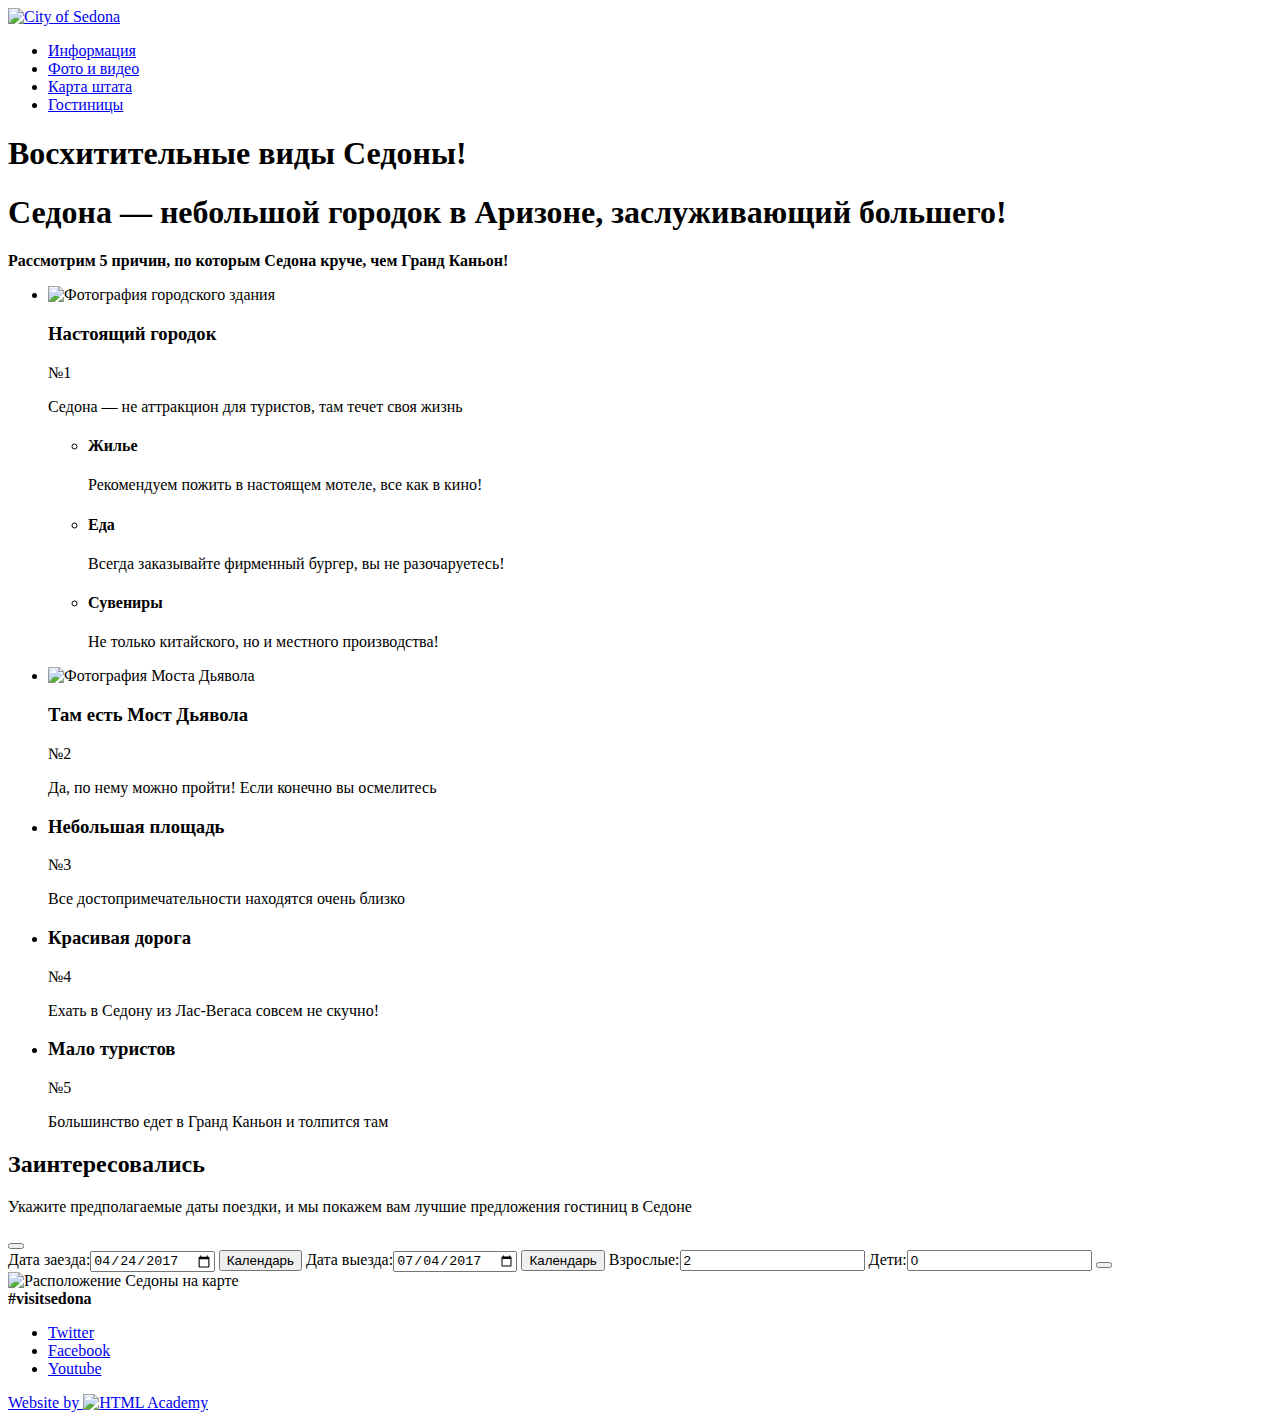
==== index.html @ d44a94fa "Небольшие правки" ====
<!DOCTYPE html>
<html lang="ru">
  <head>
    <meta charset="utf-8">
    <title>HTML Academy: Седона</title>
  </head>
  <body>
<!--
    <p>Репозиторий создан для обучения на интенсивном онлайн‑курсе «<a href="https://htmlacademy.ru/intensive/htmlcss">Профессиональный HTML и CSS, уровень 1</a>».</p>
-->
    <header class="main-header">
      <a href="#"><img src="#" alt="City of Sedona"></a>
      <nav class="main-navigation">
        <ul class="site-navigation">
          <li><a href="#">Информация</a></li>
          <li><a href="#">Фото и видео</a></li>
          <li><a href="#">Карта штата</a></li>
          <li><a href="hotels.html">Гостиницы</a></li>
        </ul>
      </nav>
    </header>
    <main class="container">
      <section class="welcome-image">
        <h1>Восхитительные виды Седоны!</h1>
        <div class="basic-image"></div>
        <div class="slogan"></div>
        <div class="decorative-item"></div>
      </section>
      <section class="features">
        <h1>Седона — небольшой городок в Аризоне, заслуживающий большего!</h1>
        <b>Рассмотрим 5 причин, по которым Седона круче, чем Гранд Каньон!</b>
        <ul class="feature-list">
          <li class="feature-item illustrated">
            <img class="feature-image" src="#" width="0" height="0" alt="Фотография городского здания">
            <h3>Настоящий городок</h3>
            <span>№1</span>
            <p>Седона — не аттракцион для туристов, там течет своя жизнь</p>
            <ul>
              <li class="feature-item sub-feature">
                <div class="sub-feature-image"></div>
                <h4>Жилье</h4>
                <p>Рекомендуем пожить в настоящем мотеле, все как в кино!</p>
              </li>
              <li class="feature-item sub-feature">
                <div class="sub-feature-image"></div>
                <h4>Еда</h4>
                <p>Всегда заказывайте фирменный бургер, вы не разочаруетесь!</p>
              </li>
              <li class="feature-item sub-feature">
                <div class="sub-feature-image"></div>
                <h4>Сувениры</h4>
                <p>Не только китайского, но и местного производства!</p>
              </li>
            </ul>
          </li>
          <li class="feature-item illustrated">
            <img class="feature-image" src="#" width="0" height="0" alt="Фотография Моста Дьявола">
            <h3>Там есть Мост Дьявола</h3>
            <span>№2</span>
            <p>Да, по нему можно пройти! Если конечно вы осмелитесь</p>
          </li>
          <li class="feature-item">
            <h3>Небольшая площадь</h3>
            <span>№3</span>
            <p>Все достопримечательности находятся очень близко</p>
          </li>
          <li class="feature-item">
            <h3>Красивая дорога</h3>
            <span>№4</span>
            <p>Ехать в Седону из Лас-Вегаса совсем не скучно!</p>
          </li>
          <li class="feature-item">
            <h3>Мало туристов</h3>
            <span>№5</span>
            <p>Большинство едет в Гранд Каньон и толпится там</p>
          </li>
        </ul>
      </section>
      <section class="search-hotels">
        <h2>Заинтересовались</h2>
        <p>Укажите предполагаемые даты поездки, и мы покажем вам лучшие предложения гостиниц в Cедоне</p>
        <button name="Поиск гостиницы в Седоне" type="button"  form="search-hotel"></button>
        <form action="https://echo.htmlacademy.ru" method="get" id="search-hotel" name="Поиск гостиницы в Седоне">
          <label>Дата заезда:<input type="date" value="2017-04-24" required></label>
          <button type="button">Календарь</button>
          <label>Дата выезда:<input type="date" value="2017-07-04"></label>
          <button type="button">Календарь</button>
          <label>Взрослые:<input type="number" min="1" step="1" value="2" required></label>
          <label>Дети:<input type="number" min="0" step="1" value="0"></label>
          <button type="submit"></button>
        </form>
      </section>
      <img src="#" width="0" height="0" alt="Расположение Седоны на карте">
    </main>
    <footer class="main-footer">
      <b class="footer-hashtag">#visitsedona</b>
      <div class="footer-social">
        <ul>
          <li><a class="social-button" href="#">Twitter</a></li>
          <li><a class="social-button" href="#">Facebook</a></li>
          <li><a class="social-button" href="#">Youtube</a></li>
        </ul>
      </div>
      <div class="footer-copyright">
            <a class="button" href="https://htmlacademy.ru/intensive/htmlcss">
            <span>Website by</span>
            <img src="#" width="0" height="0" alt="HTML Academy">
        </a>
      </div>
    </footer>
  </body>
</html>
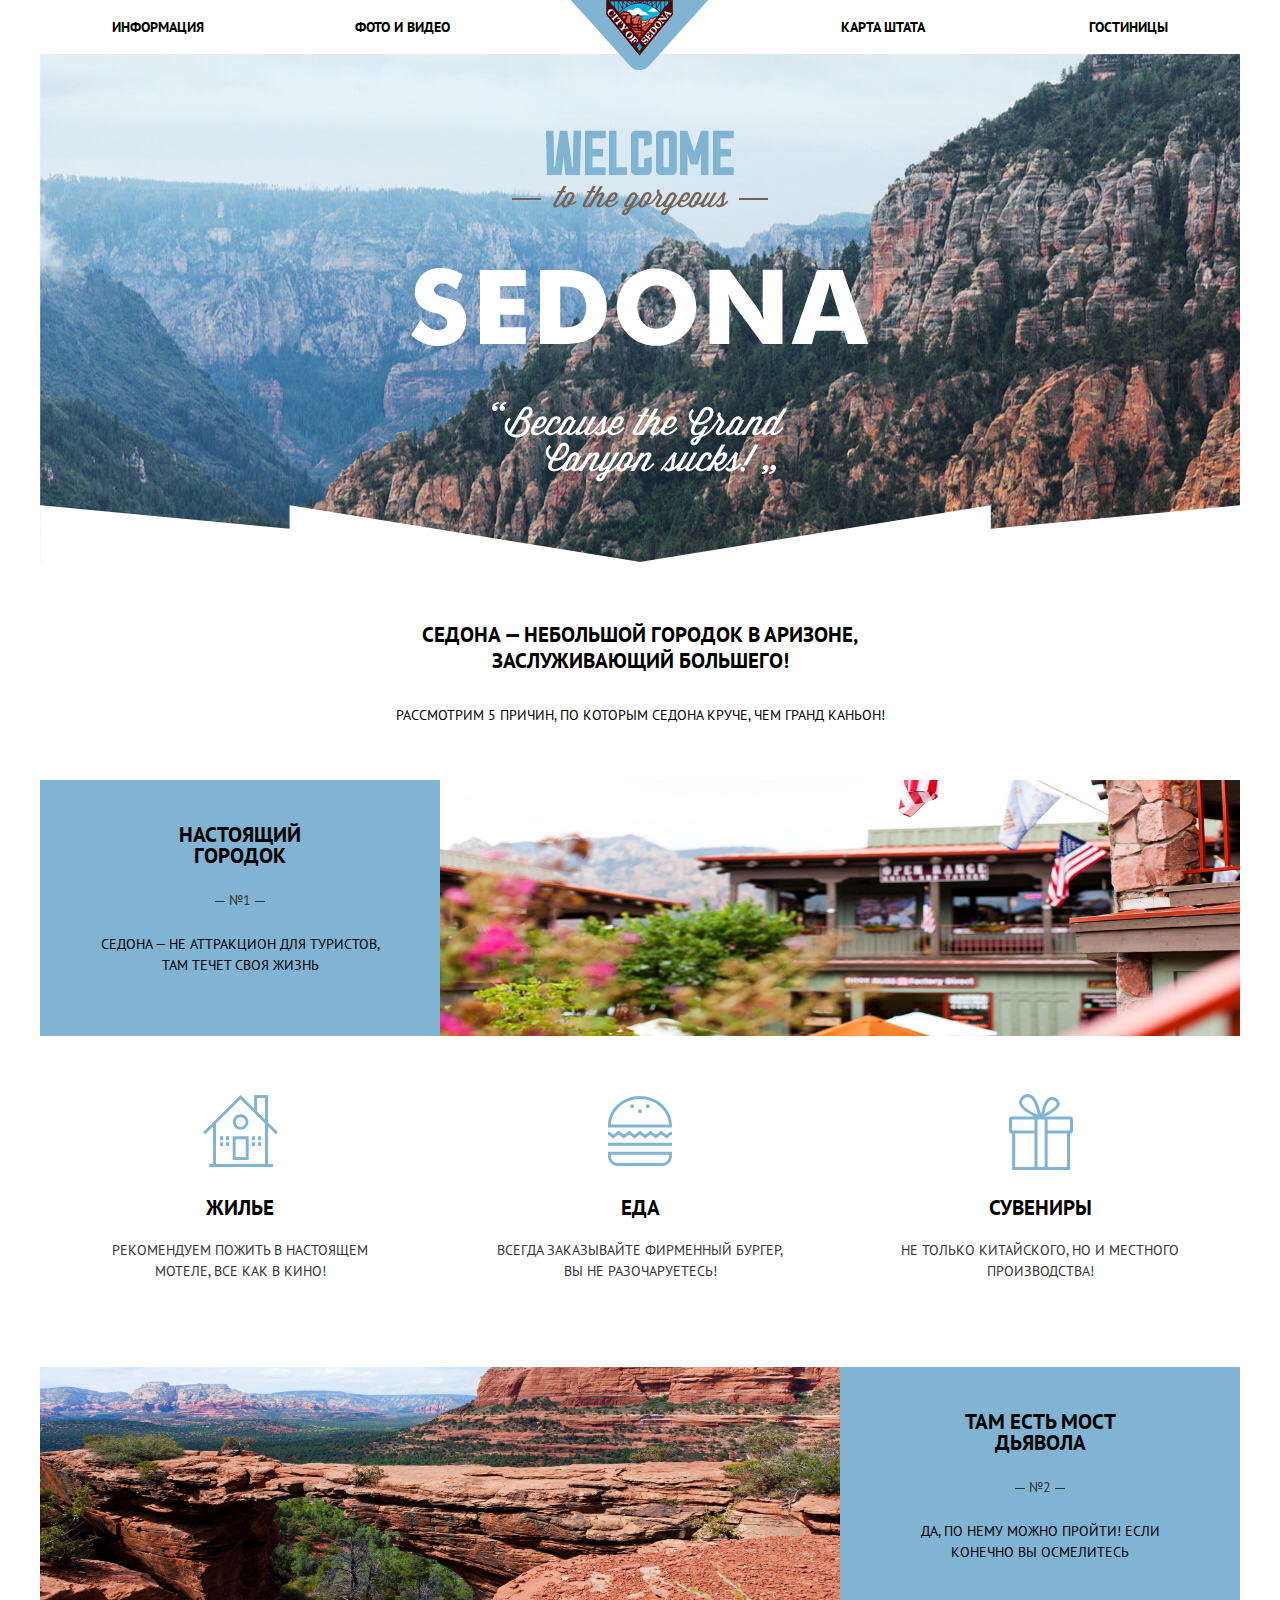
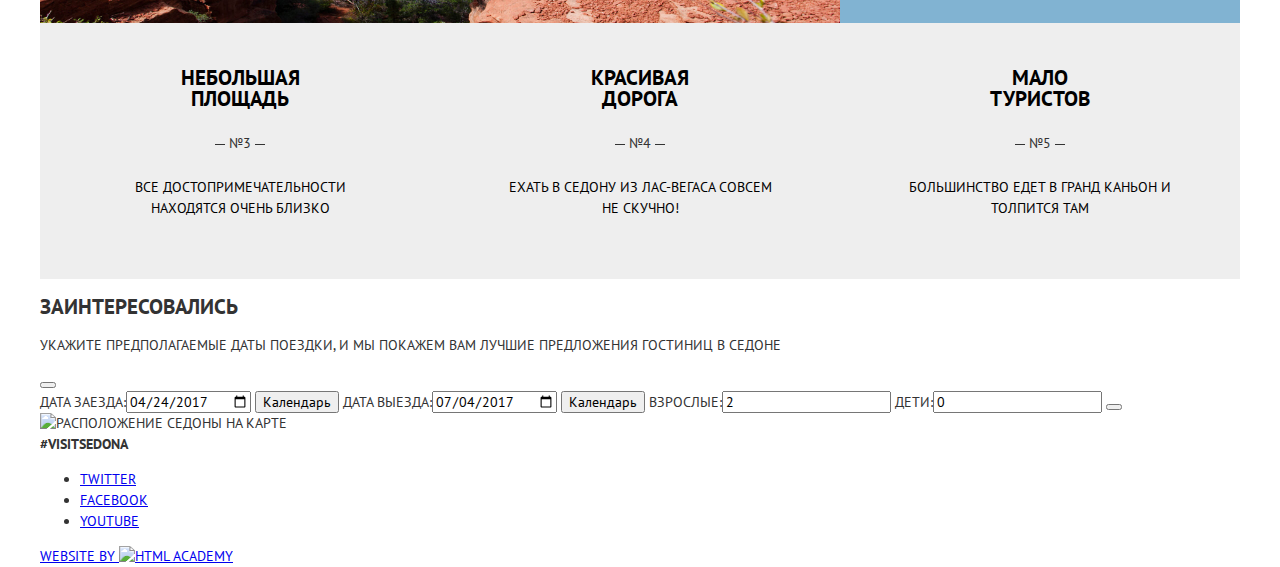
==== commit 0d4d8c25: "Черновик CSS" ====
--- a/index.html
+++ b/index.html
@@ -2,14 +2,17 @@
 <html lang="ru">
   <head>
     <meta charset="utf-8">
+    <link href="https://fonts.googleapis.com/css?family=PT+Sans:400,700&amp;subset=cyrillic" rel="stylesheet">
+    <link href="css/normalize.css" rel="stylesheet">
+    <link href="css/style.css" rel="stylesheet">
     <title>HTML Academy: Седона</title>
   </head>
   <body>
 <!--
     <p>Репозиторий создан для обучения на интенсивном онлайн‑курсе «<a href="https://htmlacademy.ru/intensive/htmlcss">Профессиональный HTML и CSS, уровень 1</a>».</p>
 -->
-    <header class="main-header">
-      <a href="#"><img src="#" alt="City of Sedona"></a>
+    <header class="main-section main-header">
+      <img class="index-logo"src="img/index-logo.png" width="138" height="70" alt="City of Sedona">
       <nav class="main-navigation">
         <ul class="site-navigation">
           <li><a href="#">Информация</a></li>
@@ -19,34 +22,44 @@
         </ul>
       </nav>
     </header>
-    <main class="container">
+    <main class="main-section main-content">
+      <section class="index-banner">
+        <div class="banner-wrapper">
+          <img src="img/banner-welcome.png" width="458" height="352" alt="Добро пожаловать в Седону">
+        </div>
+        <div class="banner-mask"></div>
+      </section>
+<!--
       <section class="welcome-image">
         <h1>Восхитительные виды Седоны!</h1>
         <div class="basic-image"></div>
         <div class="slogan"></div>
         <div class="decorative-item"></div>
       </section>
+    -->
       <section class="features">
-        <h1>Седона — небольшой городок в Аризоне, заслуживающий большего!</h1>
-        <b>Рассмотрим 5 причин, по которым Седона круче, чем Гранд Каньон!</b>
+        <h1>Седона — небольшой городок в Аризоне,<br> заслуживающий большего!</h1>
+        <p>Рассмотрим 5 причин, по которым Седона круче, чем Гранд Каньон!</p>
         <ul class="feature-list">
           <li class="feature-item illustrated">
-            <img class="feature-image" src="#" width="0" height="0" alt="Фотография городского здания">
-            <h3>Настоящий городок</h3>
-            <span>№1</span>
-            <p>Седона — не аттракцион для туристов, там течет своя жизнь</p>
-            <ul>
-              <li class="feature-item sub-feature">
+            <img class="feature-image" src="img/feature-1.jpg" width="800px" height="256px" alt="Фотография городского здания">
+            <div class="feature-item-title">
+              <h3>Настоящий городок</h3>
+              <span>№1</span>
+              <p>Седона — не аттракцион для туристов, там течет своя жизнь</p>
+            </div>
+            <ul class="sub-feature-list">
+              <li class="feature-item sub-feature feature-housing">
                 <div class="sub-feature-image"></div>
                 <h4>Жилье</h4>
                 <p>Рекомендуем пожить в настоящем мотеле, все как в кино!</p>
               </li>
-              <li class="feature-item sub-feature">
+              <li class="feature-item sub-feature feature-food">
                 <div class="sub-feature-image"></div>
                 <h4>Еда</h4>
                 <p>Всегда заказывайте фирменный бургер, вы не разочаруетесь!</p>
               </li>
-              <li class="feature-item sub-feature">
+              <li class="feature-item sub-feature feature-souvenirs">
                 <div class="sub-feature-image"></div>
                 <h4>Сувениры</h4>
                 <p>Не только китайского, но и местного производства!</p>
@@ -54,10 +67,12 @@
             </ul>
           </li>
           <li class="feature-item illustrated">
-            <img class="feature-image" src="#" width="0" height="0" alt="Фотография Моста Дьявола">
-            <h3>Там есть Мост Дьявола</h3>
-            <span>№2</span>
-            <p>Да, по нему можно пройти! Если конечно вы осмелитесь</p>
+            <img class="feature-image" src="img/feature-2.jpg" width="800px" height="256px" alt="Фотография Моста Дьявола">
+            <div class="feature-item-title">
+              <h3>Там есть  Мост Дьявола</h3>
+              <span>№2</span>
+              <p>Да, по нему можно пройти! Если конечно вы осмелитесь</p>
+            </div>
           </li>
           <li class="feature-item">
             <h3>Небольшая площадь</h3>
@@ -92,7 +107,7 @@
       </section>
       <img src="#" width="0" height="0" alt="Расположение Седоны на карте">
     </main>
-    <footer class="main-footer">
+    <footer class="main-section main-footer">
       <b class="footer-hashtag">#visitsedona</b>
       <div class="footer-social">
         <ul>
--- a/css/style.css
+++ b/css/style.css
@@ -0,0 +1,287 @@
+.main-section {
+  position: relative;
+  display: block;
+  max-width: 1200px;
+  width: 100%;
+  min-width: 768px;
+  margin: 0 auto;
+  box-sizing: border-box;
+}
+body {
+font-family: "PT Sans", "Arial", sans-serif;
+text-transform: uppercase;
+font-size: 14px;
+line-height: 21px;
+color: #333333;
+font-weight: normal;
+}
+.visually-hidden {
+  position: absolute;
+  clip: rect(0 0 0 0);
+  width: 1px;
+  height: 1px;
+  margin: -1px;
+}
+
+/* Шапка сайта*/
+
+.main-header {
+position: relative;
+}
+.index-logo {
+  position: absolute;
+  top: 0;
+  left: 50%;
+  margin-left: -69px;
+  z-index: 10;
+  width: 138;
+  height: 70;
+}
+.main-header .main-navigation {
+margin-left: 6%;
+margin-right: 6%;
+}
+.main-header .site-navigation {
+display: flex;
+justify-content: space-between;
+margin: 0;
+padding: 0;
+}
+.site-navigation li {
+list-style-type: none;
+margin: 0;
+padding: 14px 0;
+width: 20%;
+}
+.site-navigation li:nth-child(1),
+.site-navigation li:nth-child(2) {
+  text-align: left;
+}
+.site-navigation li:nth-child(3),
+.site-navigation li:nth-child(4) {
+  text-align: right;
+}
+.site-navigation li:nth-child(2) {
+  margin-right: 6%;
+}
+.site-navigation li:nth-child(3) {
+  margin-left: 5%;
+}
+.site-navigation a {
+text-decoration: none;
+font-weight:  bold;
+font-size: 14px;
+line-height: 26px;
+color: #000000;
+text-transform: uppercase;
+}
+.site-navigation a:hover,
+.site-navigation a:focus {
+  color: #81b3d2;
+}
+.site-navigation a:active {
+color: #000000;
+opacity: 0.3;
+}
+
+/* Баннер на главной */
+.index-banner {
+  position: relative;
+  margin-bottom: 60px;
+}
+.index-banner .banner-wrapper {
+  background: #3f5f73 url("../img/index-background.jpg");
+  background-repeat: no-repeat;
+  background-position: 50% 21%;
+  width: 100%;
+  height: 508px;
+}
+.index-banner img {
+  display: block;
+  width: 458px;
+  height: 352px;
+  margin: 0 auto;
+  padding: 76px;
+}
+.index-banner .banner-mask {
+  width: 100%;
+  height: 57px;
+  background: url("../img/mask-max.png");
+  background-repeat: no-repeat;
+  background-position: center;
+  position: absolute;
+  bottom: 0;
+  z-index: 5;
+}
+
+/* Заголовок */
+.features {
+  text-align: center;
+}
+.features  h1 {
+  font-size: 21px;
+  line-height: 26px;
+  color: #000000;
+  margin: 0;
+  margin-bottom: 28px;
+  padding: 0;
+}
+.features  p {
+  font-size: 14px;
+  line-height: 26px;
+  color: #000000;
+  margin: 0;
+  margin-bottom: 52px;
+  padding: 0;
+}
+
+/* Причины */
+.feature-list, .feature-list .illustrated {
+display: flex;
+flex-wrap: wrap;
+}
+.sub-feature-list {
+  display: flex;
+}
+.feature-list,
+.sub-feature-list,
+.feature-list li,
+.sub-feature-list li {
+  list-style-type: none;
+  margin: 0;
+  padding: 0;
+}
+.illustrated {
+background-color: #81b3d2;
+color: #white;
+display: flex;
+}
+.illustrated:nth-child(2n+1){
+  flex-direction:row-reverse;
+}
+.feature-item {
+  text-align: center;
+}
+.sub-feature {
+  background-color: #ffffff;
+  width: 400px;
+}
+.feature-list > li:nth-last-child(-n+3) {
+  background-color: #eeeeee;
+  width: 400px;
+  min-height: 256px;
+}
+.feature-item-title {
+  width: 400px;
+  min-height: 256px;
+}
+/*Стилизация текста в причинах*/
+.feature-item h3,
+.feature-item-title h3 {
+  margin-top: 44px;
+  margin-bottom: 24px;
+  padding: 0 124px;
+  font-family: "PT Sans", "Arial", sans-serif;
+  font-size: 21px;
+  line-height: 21px;
+  font-weight: bold;
+  color: #000000;
+  text-transform: uppercase;
+}
+.feature-item span {
+  display: block;
+  margin-bottom: 23px;
+  padding: 0;
+  font-family: "PT Sans", "Arial", sans-serif;
+  font-size: 14px;
+  line-height: 21px;
+  font-weight: normal;
+  color: #333333;
+}
+.feature-item span::before,
+.feature-item span::after {
+  content: "";
+  display: inline-block;
+  vertical-align: middle;
+  width: 10px;
+  height: 1px;
+  background-color: #333333;
+  position: relative;
+}
+.feature-item span::before {
+  margin-left: -100%;
+  left: -4px;
+}
+.feature-item span::after {
+  margin-right: -100%;
+  right: -4px;
+}
+.feature-item p,
+.feature-item-title p {
+  padding: 0 60px;
+  line-height: 21px;
+}
+
+/*Стилизация вложенного списка*/
+.sub-feature-list .feature-item {
+  position: relative;
+  margin: 0;
+  padding: 0;
+  padding-top: 160px;
+}
+
+.sub-feature h4 {
+  display: block;
+  margin: 0;
+  margin-bottom: 20px;
+  font-family: "PT Sans", "Arial", sans-serif;
+  text-transform: uppercase;
+  font-size: 21px;
+  line-height: 24px;
+  font-weight: bold;
+  background-color: #ffffff;
+  color: #000000;
+}
+
+.sub-feature p {
+  margin: 0;
+  margin-bottom: 85px;
+  padding: 0 55px;
+  font-family: "PT Sans", "Arial", sans-serif;
+  text-transform: uppercase;
+  font-size: 14px;
+  line-height: 21px;
+  font-weight: normal;
+  background-color: #ffffff;
+  color: #333333;
+}
+
+.sub-feature-list .feature-housing::before,
+.sub-feature-list .feature-food::before,
+.sub-feature-list .feature-souvenirs::before  {
+  content: "";
+  position: absolute;
+  top: 57px;
+  left: 50%;
+}
+
+.sub-feature-list .feature-housing::before {
+  background: url("../img/icon-1.svg")no-repeat center;
+  width: 77px;
+  height: 75px;
+  margin-left: -38px;
+}
+
+.sub-feature-list .feature-food::before {
+  background: url("../img/icon-2.svg")no-repeat center;
+  width: 64px;
+  height: 75px;
+  margin-left: -32px;
+}
+
+.sub-feature-list .feature-souvenirs::before {
+  background: url("../img/icon-3.svg")no-repeat center;
+  width: 75px;
+  height: 77px;
+  margin-left: -37px;
+}
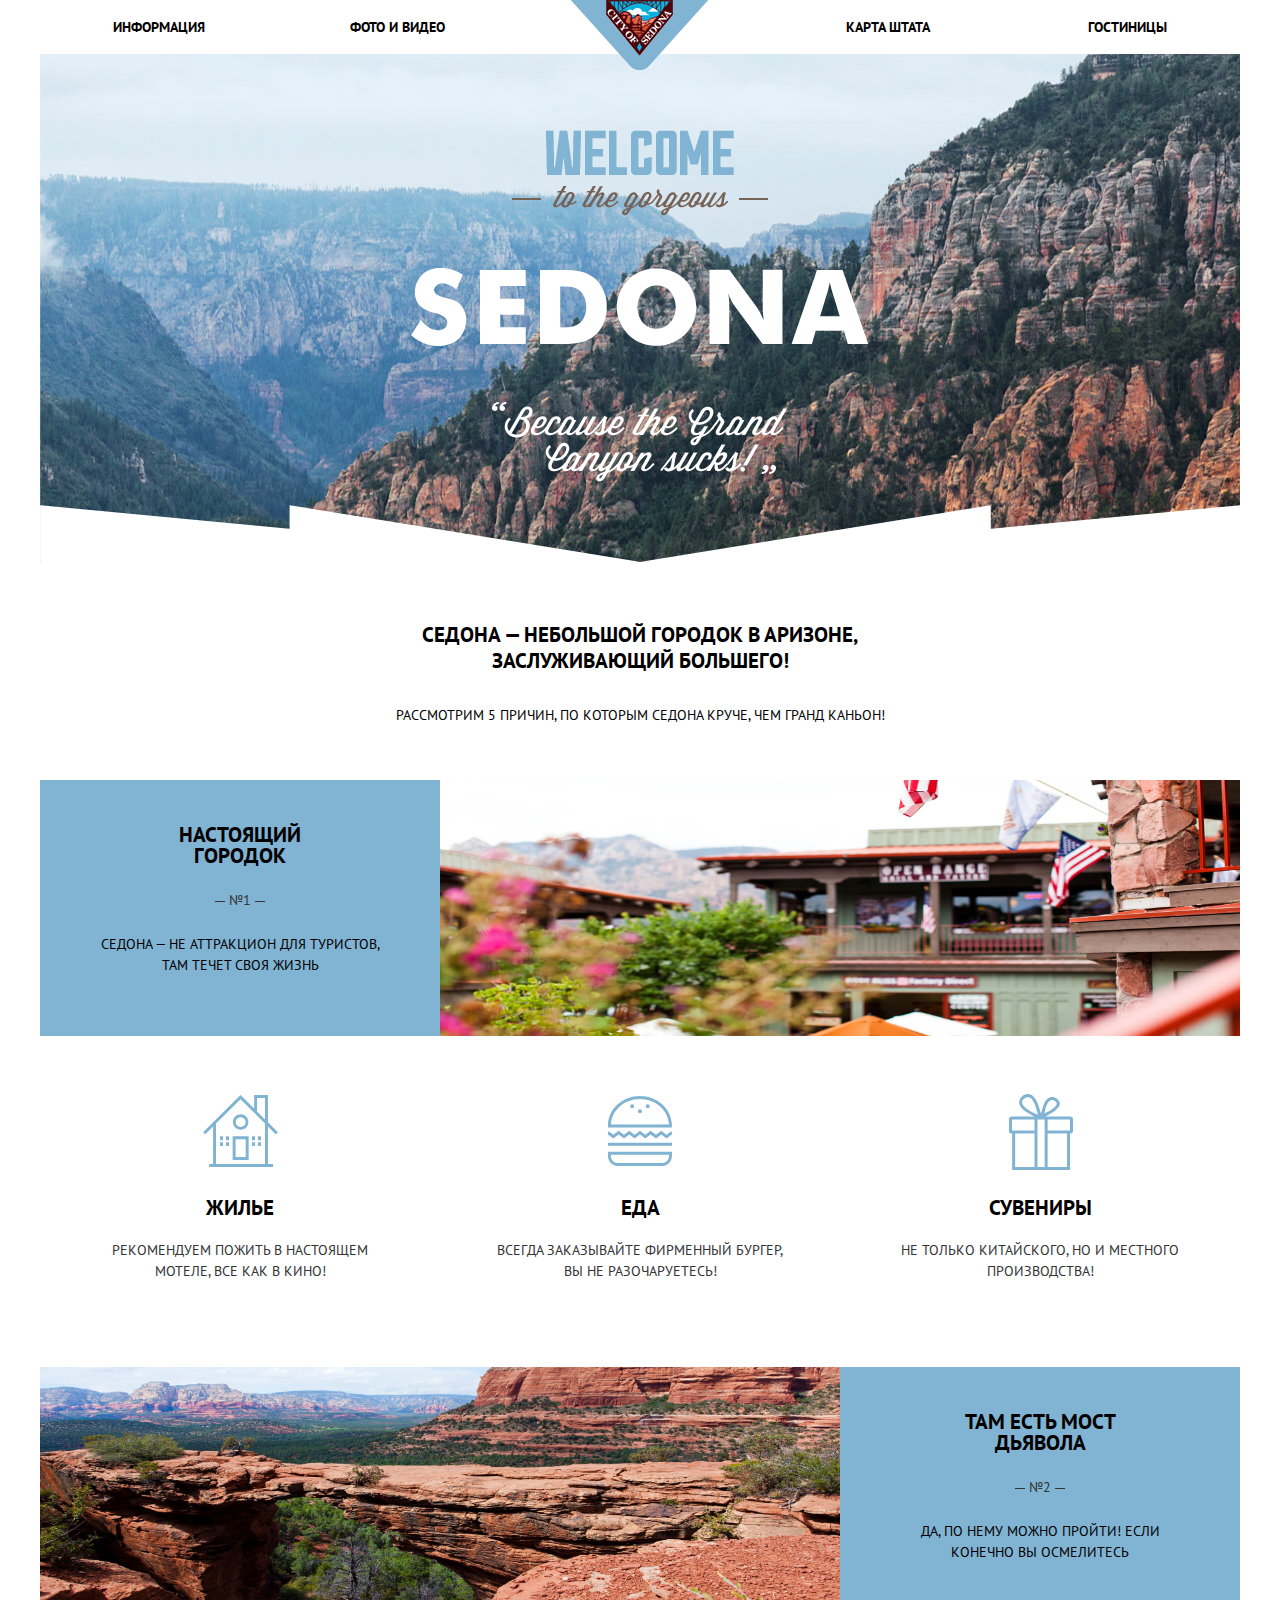
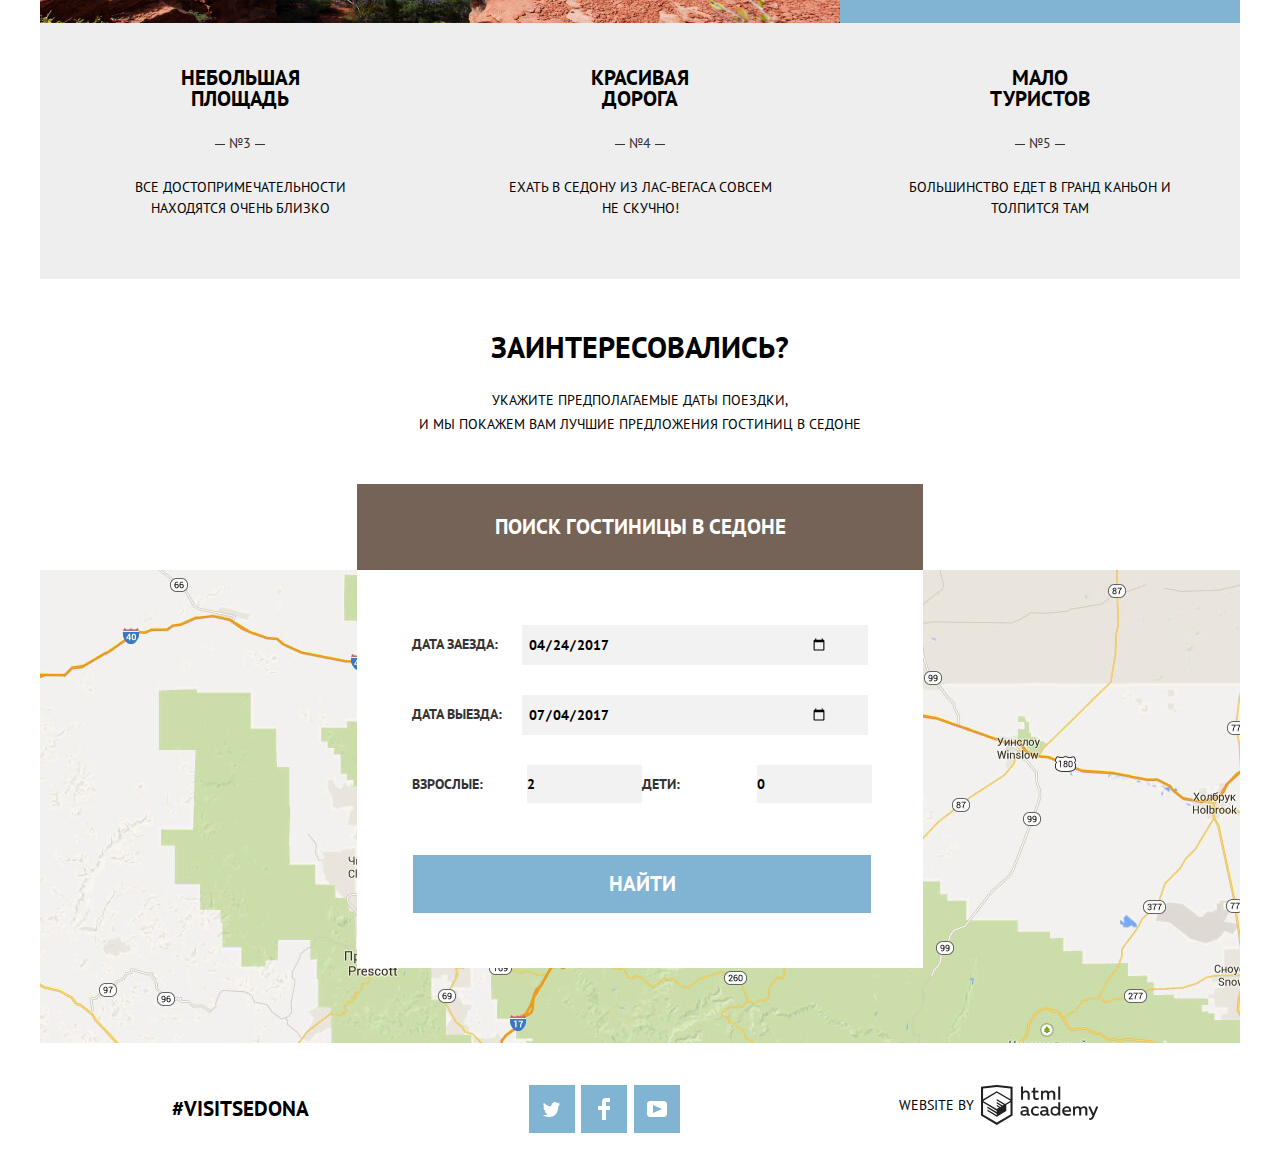
==== commit 05619e7f: "Черновик стилизации, некоторые правки  в разметку" ====
--- a/index.html
+++ b/index.html
@@ -22,21 +22,13 @@
         </ul>
       </nav>
     </header>
-    <main class="main-section main-content">
+    <main class="main-section">
       <section class="index-banner">
         <div class="banner-wrapper">
           <img src="img/banner-welcome.png" width="458" height="352" alt="Добро пожаловать в Седону">
         </div>
         <div class="banner-mask"></div>
       </section>
-<!--
-      <section class="welcome-image">
-        <h1>Восхитительные виды Седоны!</h1>
-        <div class="basic-image"></div>
-        <div class="slogan"></div>
-        <div class="decorative-item"></div>
-      </section>
-    -->
       <section class="features">
         <h1>Седона — небольшой городок в Аризоне,<br> заслуживающий большего!</h1>
         <p>Рассмотрим 5 причин, по которым Седона круче, чем Гранд Каньон!</p>
@@ -92,34 +84,73 @@
         </ul>
       </section>
       <section class="search-hotels">
-        <h2>Заинтересовались</h2>
-        <p>Укажите предполагаемые даты поездки, и мы покажем вам лучшие предложения гостиниц в Cедоне</p>
-        <button name="Поиск гостиницы в Седоне" type="button"  form="search-hotel"></button>
-        <form action="https://echo.htmlacademy.ru" method="get" id="search-hotel" name="Поиск гостиницы в Седоне">
-          <label>Дата заезда:<input type="date" value="2017-04-24" required></label>
-          <button type="button">Календарь</button>
-          <label>Дата выезда:<input type="date" value="2017-07-04"></label>
-          <button type="button">Календарь</button>
-          <label>Взрослые:<input type="number" min="1" step="1" value="2" required></label>
-          <label>Дети:<input type="number" min="0" step="1" value="0"></label>
-          <button type="submit"></button>
+        <h2>Заинтересовались?</h2>
+        <p>Укажите предполагаемые даты поездки,<br>и мы покажем вам лучшие предложения гостиниц в Cедоне</p>
+        <button class="button-search" name="Поиск гостиницы в Седоне" type="button"  form="search-hotel">Поиск гостиницы в Седоне</button>
+        <form class="search-hotels-form" action="https://echo.htmlacademy.ru" method="get" id="search-hotel" name="Поиск гостиницы в Седоне">
+          <div class="search-item item-date">
+            <label for="arrival-date">Дата заезда:</label>
+            <input id="arrival-date" type="date" value="2017-04-24" required>
+            <button class="visually-hidden" type="button">Календарь</button>
+          </div>
+          <div class="search-item item-date">
+            <label for="date-of-departure">Дата выезда:</label>
+            <input id="date-of-departure" type="date" value="2017-07-04" required>
+            <button class="visually-hidden" type="button">Календарь</button>
+          </div>
+          <div class="search-item">
+            <div class="item-number">
+              <label for="adult">Взрослые:</label>
+              <input id="adult" type="number" min="1" step="1" value="2" required>
+            </div>
+            <div class="item-number">
+              <label for="children">Дети:</label>
+              <input id="children" type="number" min="0" step="1" value="0">
+            </div>
+        </div>
+          <button class="button" type="submit">Найти</button>
         </form>
       </section>
-      <img src="#" width="0" height="0" alt="Расположение Седоны на карте">
+      <img src="img/index-map.jpg" width="inherit" height="473px" alt="Расположение Седоны на карте">
     </main>
     <footer class="main-section main-footer">
       <b class="footer-hashtag">#visitsedona</b>
       <div class="footer-social">
         <ul>
-          <li><a class="social-button" href="#">Twitter</a></li>
-          <li><a class="social-button" href="#">Facebook</a></li>
-          <li><a class="social-button" href="#">Youtube</a></li>
+          <li>
+            <a class="social-button" href="#">
+              <span class="visually-hidden">Твиттер</span>
+              <svg xmlns="http://www.w3.org/2000/svg" xmlns:xlink="http://www.w3.org/1999/xlink" width="17" height="15" viewBox="0 0 17 15">
+                <path fill="#FFF" d="M10.95.144c1.685-.496 2.984.27 3.577 1.179.673-.231 1.331-.481 2.011-.708a2.345 2.345 0 0 1-.857 1.768c.685.17 1.304-.491 1.304-.491-.169 1-1.006 1.788-1.563 2.024-.231 6.75-3.175 11.217-10.077 11.082h-.446c-.41 0-4.164-.46-4.898-1.887 2.271.196 3.893-.422 4.693-1.177-.96-.3-2.679-.477-2.979-2.95.349.106.564.228 1.19.119C1.705 8.247.374 7.53.448 5.33c.285.328 1.067.536 1.34.472C1.085 5.561-.182 2.442.894.85c1.818 1.854 3.735 3.606 7.152 3.773C8.254 2.33 9.183.793 10.95.144z"/>
+              </svg>
+            </a>
+          </li>
+          <li>
+            <a class="social-button" href="#">
+              <span class="visually-hidden">Фейсбук</span>
+              <svg xmlns="http://www.w3.org/2000/svg" width="12" height="22" viewBox="0 0 12 22">
+                <path fill="#FFF" d="M12 4V0H8a4 4 0 0 0-4 4v4H0v4h4v10h4V12h4V8H8V4h4z"/>
+              </svg>
+            </a>
+          </li>
+          <li>
+            <a class="social-button" href="#">
+              <span class="visually-hidden">Ютуб</span>
+              <svg xmlns="http://www.w3.org/2000/svg" xmlns:xlink="http://www.w3.org/1999/xlink" width="20" height="16" viewBox="0 0 20 16">
+                <path fill="#FFF" d="M17 0H3C1.35 0 0 1.35 0 3v10c0 1.65 1.35 3 3 3h14c1.65 0 3-1.35 3-3V3c0-1.65-1.35-3-3-3zM6.027 11.998V4.002L15.014 8l-8.987 3.998z"/>
+              </svg>
+            </a>
+          </li>
         </ul>
       </div>
       <div class="footer-copyright">
-            <a class="button" href="https://htmlacademy.ru/intensive/htmlcss">
-            <span>Website by</span>
-            <img src="#" width="0" height="0" alt="HTML Academy">
+        <a class="copyright-button" href="#">
+          <span class="website-by">Website by</span>
+          <span class="visually-hidden">HTML Академия</span>
+          <svg id="Layer_1" data-name="Layer 1" xmlns="http://www.w3.org/2000/svg" height="40px" viewBox="0 0 108.08 36.85">
+            <title>logo-htmlacademy-small1</title>
+            <path d="M44.61,26.88a2,2,0,0,0,.55-0.1v1.33a3.25,3.25,0,0,1-1.18.21,1.67,1.67,0,0,1-1.67-1,4.84,4.84,0,0,1-3.14,1.08c-1.51,0-2.91-.83-2.91-2.55,0-2.13,2-2.79,3.71-2.79a11.08,11.08,0,0,1,2.17.25v-0.3c0-1-.76-1.77-2.19-1.77a7.42,7.42,0,0,0-3,.64v-1.7a10.21,10.21,0,0,1,3.19-.55c2.36,0,3.81,1.12,3.81,3.65v3a0.54,0.54,0,0,0,.49.59h0.17Zm-6.44-1.13A1.35,1.35,0,0,0,39.63,27h0.11a3.39,3.39,0,0,0,2.41-1V24.58a9.72,9.72,0,0,0-1.81-.21c-1,0-2.16.33-2.16,1.38h0Zm12.36-6.11a5,5,0,0,1,2.57.64V22a4.08,4.08,0,0,0-2.3-.7,2.75,2.75,0,1,0,0,5.49,5,5,0,0,0,2.43-.64v1.71a6.27,6.27,0,0,1-2.76.57A4.21,4.21,0,0,1,46,24.51q0-.21,0-0.41a4.32,4.32,0,0,1,4.18-4.46h0.38Zm12.17,7.24a2,2,0,0,0,.55-0.1v1.33a3.25,3.25,0,0,1-1.18.21,1.67,1.67,0,0,1-1.67-1,4.84,4.84,0,0,1-3.14,1.08c-1.51,0-2.91-.83-2.91-2.55,0-2.13,2-2.79,3.71-2.79a11.08,11.08,0,0,1,2.17.25v-0.3c0-1-.76-1.77-2.19-1.77a7.42,7.42,0,0,0-3,.64v-1.7a10.21,10.21,0,0,1,3.19-.55c2.36,0,3.81,1.12,3.81,3.65v3a0.54,0.54,0,0,0,.49.59h0.17Zm-6.44-1.13A1.35,1.35,0,0,0,57.73,27h0.11a3.39,3.39,0,0,0,2.41-1V24.58a9.72,9.72,0,0,0-1.81-.21c-1.06,0-2.16.33-2.16,1.38h0ZM73,16V28.2H71.35V26.88a3.88,3.88,0,0,1-3.19,1.54,4.4,4.4,0,0,1,0-8.78,3.81,3.81,0,0,1,3,1.3V16H73Zm-4.53,5.22a2.76,2.76,0,1,0,0,5.52A2.86,2.86,0,0,0,71.15,25V23A2.91,2.91,0,0,0,68.49,21.27ZM79,19.64c3.31,0,4.46,2.68,3.92,5.09H76.7c0.21,1.5,1.67,2.11,3.19,2.11a6.11,6.11,0,0,0,2.64-.59v1.6a7.14,7.14,0,0,1-3,.57C77,28.42,74.78,27,74.78,24a4.18,4.18,0,0,1,4-4.39H79Zm0.09,1.54a2.28,2.28,0,0,0-2.44,2.1v0.06H81.3A2,2,0,0,0,79.13,21.18Zm5.73,7V19.87h1.65v1a3.81,3.81,0,0,1,2.78-1.27A2.86,2.86,0,0,1,91.89,21a4.12,4.12,0,0,1,2.91-1.33A3.06,3.06,0,0,1,98,23V28.2h-1.9V23.05a1.59,1.59,0,0,0-1.42-1.75H94.42a2.8,2.8,0,0,0-2.07,1.12V28.2h-1.9V23.05A1.59,1.59,0,0,0,89,21.31H88.8a3,3,0,0,0-2.21,1.29v5.63H84.86Zm21.31-8.33h1.9l-3.91,9.46c-0.9,2.17-2.09,2.86-3.35,2.86a4.76,4.76,0,0,1-1.1-.14V30.46a2.86,2.86,0,0,0,.85.12c0.9,0,1.58-.64,2.07-1.9l0.17-.42-4-8.4h2l2.86,6.29ZM38.73,1.46V6.22a3.81,3.81,0,0,1,2.7-1.14,3.25,3.25,0,0,1,3.44,3.4v5.15H43V8.72a1.81,1.81,0,0,0-1.61-2h-0.3a2.93,2.93,0,0,0-2.32,1.39v5.52h-1.9V1.46h1.9ZM49.94,2.31v3h3V6.91h-3v3.81c0,1.1.5,1.46,1.58,1.46a4.49,4.49,0,0,0,1.69-.33v1.6A6.8,6.8,0,0,1,51,13.8a2.55,2.55,0,0,1-2.86-2.74V6.89H46.58V5.26h1.5V2.74Zm5.4,11.31V5.28H57v1A3.81,3.81,0,0,1,59.77,5a2.86,2.86,0,0,1,2.6,1.33A4.12,4.12,0,0,1,65.28,5,3.06,3.06,0,0,1,68.44,8.4v5.21h-1.9V8.46a1.59,1.59,0,0,0-1.42-1.75H64.89a2.8,2.8,0,0,0-2.07,1.12v5.78h-1.9V8.46A1.59,1.59,0,0,0,59.5,6.71H59.27A3,3,0,0,0,57.06,8v5.63H55.34ZM71.17,1.45H73V13.6H71.17V1.45ZM14.71,0H14.55L0,1.54V28.21l14.55,8.66,14.55-8.66V1.54Zm12.5,27.1L14.55,34.64,1.9,27.12V16.18l12.59,7.5V25L5.86,19.9v1.31l8.68,5.21v1.39L5.87,22.65V24l8.68,5.21,8.75-5.24V18.31L27.2,16V27.12Zm0-12.53-3.48,2-1.6,1L14.51,13v1.31L21,18.23H21l-0.14.09-1,.54-5.37-3.2V17l4.24,2.52-1,.67-3.2-1.9v1.31l2.1,1.24L14.5,22.1,2,14.65,14.51,7.11Zm0-1.32L14.49,5.76,1.91,13.25v-10L14.56,1.92,27.21,3.25v10h0Z" transform="translate(0 -0.02)" fill="#231f20"/>
+          </svg>
         </a>
       </div>
     </footer>
--- a/css/style.css
+++ b/css/style.css
@@ -38,11 +38,12 @@
   height: 70;
 }
 .main-header .main-navigation {
-margin-left: 6%;
-margin-right: 6%;
+margin-left: 73px;
+margin-right: 73px;
 }
 .main-header .site-navigation {
 display: flex;
+flex-wrap: wrap;
 justify-content: space-between;
 margin: 0;
 padding: 0;
@@ -62,10 +63,10 @@
   text-align: right;
 }
 .site-navigation li:nth-child(2) {
-  margin-right: 6%;
+  margin-right: 73px;
 }
 .site-navigation li:nth-child(3) {
-  margin-left: 5%;
+  margin-left: 60px;
 }
 .site-navigation a {
 text-decoration: none;
@@ -117,6 +118,7 @@
 /* Заголовок */
 .features {
   text-align: center;
+  margin-bottom: 50px;
 }
 .features  h1 {
   font-size: 21px;
@@ -285,3 +287,486 @@
   height: 77px;
   margin-left: -37px;
 }
+
+/*Стилизация заголовка и подписи к форме*/
+.search-hotels {
+    text-align: center;
+    width: 566px;
+    margin: 0 auto;
+}
+.search-hotels  h2 {
+  font-size: 30px;
+  line-height: 36px;
+  color: #000000;
+  margin: 0;
+  margin-bottom: 23px;
+  padding: 0;
+}
+.search-hotels p{
+  font-size: 14px;
+  line-height: 24px;
+  color: #000000;
+  margin: 0;
+  margin-bottom: 48px;
+}
+
+/*Стилизация формы - кнопка открытия/закрытия формы*/
+.button-search {
+  display: block;
+  width: inherit;
+  min-height: 86px;
+  margin: 0 auto;
+  padding: 10px 30px;
+
+  font-size: 21px;
+  font-weight: bold;
+  line-height: 26px;
+  text-align: center;
+  color: #ffffff;
+  vertical-align: middle;
+  text-transform: uppercase;
+
+  background-color: #766357;
+  border: none;
+}
+.button-search:hover,
+.button-search:focus {
+  background-color: #604e43;
+}
+.button-search:active {
+  color: #928a85;
+  background-color: #604e43;
+}
+
+/*Стилизация формы*/
+.search-hotels-form {
+position: absolute;
+display: flex;
+flex-wrap: wrap;
+flex-direction: column;
+width: inherit;
+box-sizing: border-box;
+min-height: 395px;
+padding: 55px;
+text-align: left;
+font-weight: bold;
+font-size: 14px;
+line-height: 26px;
+vertical-align: middle;
+
+background-color: #ffffff;
+}
+.search-item {
+  display: flex;
+  justify-content: space-between;
+  flex-wrap: wrap;
+  width: 460px;
+  margin-bottom: 30px;
+}
+.item-date {
+  width: 100%;
+}
+.item-number {
+  display: flex;
+  justify-content: space-between;
+  flex-wrap: wrap;
+  width: 50%;
+}
+.search-item label {
+  display: inline-block;
+  padding: 6px 0;
+}
+.search-item input {
+  font: inherit;
+  background-color: #f2f2f2;
+  border: none;
+}
+.item-date input {
+  box-sizing: border-box;
+  width: 346px;
+  padding: 6px;
+  padding-right: 40px;
+}
+/* Цевт при наведение, сделать позже
+.appointment-item input:focus {
+  border-color: #663d15;
+}
+*/
+.item-number input {
+  width: 115px;
+  padding: 6px 0;
+}
+.search-hotels-form .button {
+  display: block;
+  width: 458px;
+  min-height: 58px;
+  margin: 0 auto;
+  margin-top: 22px;
+  padding: 10px 30px;
+
+  font-size: 21px;
+  font-weight: bold;
+  line-height: 26px;
+  text-align: center;
+  color: #ffffff;
+  vertical-align: middle;
+  text-transform: uppercase;
+
+  background-color: #81b3d2;
+  border: none;
+}
+.search-hotels-form .button:hover,
+.search-hotels-form .button:focus {
+  background-color: #669ec0;
+}
+.search-hotels-form .button:active {
+  color: #94b9d2;
+  background-color: #5496bd;
+
+}
+
+/*Футер*/
+.main-footer {
+  display: flex;
+  flex-wrap: wrap;
+  justify-content: space-between;
+
+  min-height: 120px;
+  padding-top: 36px;
+  padding-bottom: 36px;
+  padding-left: 132px;
+  padding-right: 100px;
+
+  color: #000000;
+  background-color: #ffffff;
+}
+.footer-hashtag {
+  align-self: center;
+  font-size: 21px;
+  line-height: 26px;
+}
+
+.footer-social ul {
+  display: flex;
+  flex-wrap: wrap;
+  justify-content: space-between;
+  width: 151px;
+  margin: 0 auto;
+  padding: 0;
+
+  list-style: none;
+}
+.social-button {
+  display: flex;
+  align-items: center;
+  justify-content: center;
+  width: 46px;
+  height: 48px;
+
+  background-color: #81b3d2;
+}
+.social-button:hover,
+.social-button:focus {
+  background-color: #669ec0;
+}
+.social-button:hover path,
+.social-button:focus path {
+  fill: #88b6d1;
+}
+.footer-copyright {
+  width: 241px;
+  margin: 0;
+}
+.footer-copyright a {
+  display: flex;
+  align-items: center;
+  text-decoration: none;
+  font-size: 14px;
+  line-height: 26px;
+  color: #000000;
+  text-transform: uppercase;
+}
+.footer-copyright:hover path,
+.footer-copyright:focus path{
+  fill: #81b3d2;
+}
+.footer-copyright:active path{
+  fill: #000000;
+  opacity: 0.3;
+}
+.copyright-button .website-by {
+  font-size: 14px;
+  line-height: 26px;
+  padding-right: 7px;
+  color: #000000;
+}
+
+/*Страница поиска отеля*/
+.site-navigation .active {
+  text-decoration: none;
+  font-family: "PT Sans", "Arial", sans-serif;
+  font-weight: bold;
+  font-size: 14px;
+  line-height: 26px;
+  color: #766357;
+  text-transform: uppercase;
+}
+
+/*Раздел фильтров*/
+.filters {
+  background: url("../img/catalog-background.jpg") no-repeat;
+  background-position: center;
+  text-transform: uppercase;
+  color: #ffffff;
+}
+.filters .filters-form {
+  display: flex;
+  margin-left: 73px;
+  margin-right: 73px;
+  padding-top: 28px;
+  padding-bottom: 32px;
+}
+.filters-form .infrastructure,
+.filters-form .type-of-hotel,
+.filters-form .price {
+  display: flex;
+  flex-direction: column;
+}
+.filters-form fieldset {
+  border: 0;
+  margin: 0;
+  padding: 0;
+}
+.filters-form .infrastructure {
+  margin-right: 118px;
+}
+
+.filters-form .price {
+  margin-left: auto;
+}
+.filters-form fieldset>legend {
+  margin: 0;
+  margin-bottom: 24px;
+  padding: 0;
+  font-size: 16px;
+  line-height: 21px;
+  font-weight: bold;
+}
+.infrastructure label,
+.type-of-hotel label {
+  display: block;
+  margin: 0;
+  margin-bottom: 26px;
+  padding: 0;
+  padding-left: 40px;
+  position: relative;
+  font-size: 14px;
+  line-height: 21px;
+}
+.infrastructure label:last-child,
+.type-of-hotel label:last-child {
+  margin-bottom: 0;
+}
+.infrastructure label::before,
+.type-of-hotel label::before {
+  content: "";
+  background: url("../img/checkbox-off.svg") no-repeat center;
+  width: 23px;
+  height: 23px;
+  position: absolute;
+  left: 0;
+  top: 0;
+}
+.infrastructure input[type="checkbox"],
+.type-of-hotel input[type="checkbox"] {
+  display: none;
+}
+.infrastructure input[type="checkbox"]:checked + label::before,
+.type-of-hotel input[type="checkbox"]:checked + label::before {
+  content: "";
+  background: url("../img/checkbox-on.svg") no-repeat center;
+  width: 27px;
+  height: 23px;
+  position: absolute;
+  left: 0;
+  top: 0;
+}
+.price {
+  width: 328px;
+}
+.price .price-per-day {
+  width: 318px;
+  padding-left: 10px;
+}
+.price .price-per-day legend {
+  margin-bottom: 12px;
+}
+.price-controls {
+  position: relative;
+  height: 36px;
+  margin-bottom: 20px;
+  font-size: 0;
+  border: 2px solid #ffffff;
+  border-radius: 2px;
+  box-sizing: border-box;
+}
+.price-controls::after {
+  content: "";
+  position: absolute;
+  top: 50%;
+  left: 50%;
+  width: 2px;
+  height: 22px;
+  background: #ffffff;
+  transform: translate(-50%, -50%);
+}
+.price-controls label {
+  display: inline-block;
+  font-size: 14px;
+  line-height: 21px;
+  vertical-align: top;
+  padding: 4px 0;
+  cursor: pointer;
+}
+.price-controls .min-price,
+.price-controls .max-price {
+  width: 90px;
+  padding-left: 65px;
+}
+.price-controls .max-price {
+  padding-left: 54px;
+}
+.price-controls input {
+  width: 50px;
+  margin: 0;
+  color: inherit;
+  font: inherit;
+  background: none;
+  border: none;
+}
+.range-controls {
+  position: relative;
+  margin-bottom: 32px;
+}
+.range-controls .scale {
+  height: 2px;
+  background: rgba(255, 255, 255, 0.3);
+}
+.range-controls .bar {
+  width: 80%;
+  height: 2px;
+  background: #ffffff;
+}
+.range-toggle {
+  position: absolute;
+  top: -9px;
+  width: 4px;
+  height: 4px;
+  background: #ababab;
+  border: 8px solid #ffffff;
+  border-radius: 50%;
+  box-shadow: 0 2px 1px 0 rgba(0, 1, 1, 0.2);
+  cursor: pointer;
+}
+.range-toggle:hover {
+  background: #1c4f80;
+}
+.range-toggle-min {
+  left: 0;
+}
+.range-toggle-max {
+  left: 80%;
+}
+.btn-transparent {
+  display: block;
+  margin: 0 auto;
+  padding: 6px 35px;
+  font-size: 14px;
+  line-height: 20px;
+  color: #ffffff;
+  text-transform: uppercase;
+  background: transparent;
+  border: 2px solid #ffffff;
+  border-radius: 2px;
+  cursor: pointer;
+}
+.btn-transparent:hover {
+  color: #000000;
+  background: #ffffff;
+}
+
+/*Параметры сортировки*/
+.result-of-sorting {
+  display: flex;
+  align-items: center;
+  margin-left: 73px;
+  margin-right: 73px;
+  padding: 30px 0;
+}
+.result-of-sorting .number-of-found {
+  margin: 0;
+  padding: 0;
+  margin-right: 50px;
+  font-size: 21px;
+  line-height: 26px;
+  font-weight: bold;
+  color: #000000;
+}
+.sorting-by {
+  display: flex;
+  flex-wrap: wrap;
+  align-items: center;
+}
+.sorting-by-list {
+  display: flex;
+  flex-wrap: wrap;
+  list-style-type: none;
+  margin: 0;
+  padding: 0;
+}
+.sorting-by span {
+  margin-right: 40px;
+  font-size: 12px;
+  line-height: 18px;
+  font-weight: normal;
+  color: #000000;
+}
+.sorting-by-list a {
+  margin-right: 30px;
+  font-size: 12px;
+  line-height: 18px;
+  font-weight: normal;
+  color: rgba(0, 0, 0, 0.3);
+  text-decoration: none;
+  border-bottom: 1px dotted #81b3d2;
+}
+.sorting-by-list .selected-type {
+  border: none;
+  color: #81b3d2;
+}
+.sorting-buttons {
+  margin-left: auto;
+}
+.sorting-buttons .sorting-up,
+.sorting-buttons .sorting-down {
+  font-size: 0;
+  display: inline-block;
+  width: 11px;
+  height: 10px;
+  background: url("../img/icon-up-dir.svg") no-repeat center;
+}
+.sorting-buttons .sorting-down {
+  background: url("../img/icon-down-dir.svg") no-repeat center;
+  margin-left: 3px;
+}
+
+/*Стилизация спика найденных отелей*/
+.found-hotels .found-item{
+  display: flex;
+  flex-wrap: wrap;
+  padding: 30px 73px;
+  border-top: 1px solid #e5e5e5;
+}
+.found-item .hotels-rating {
+  margin-left: auto;
+}
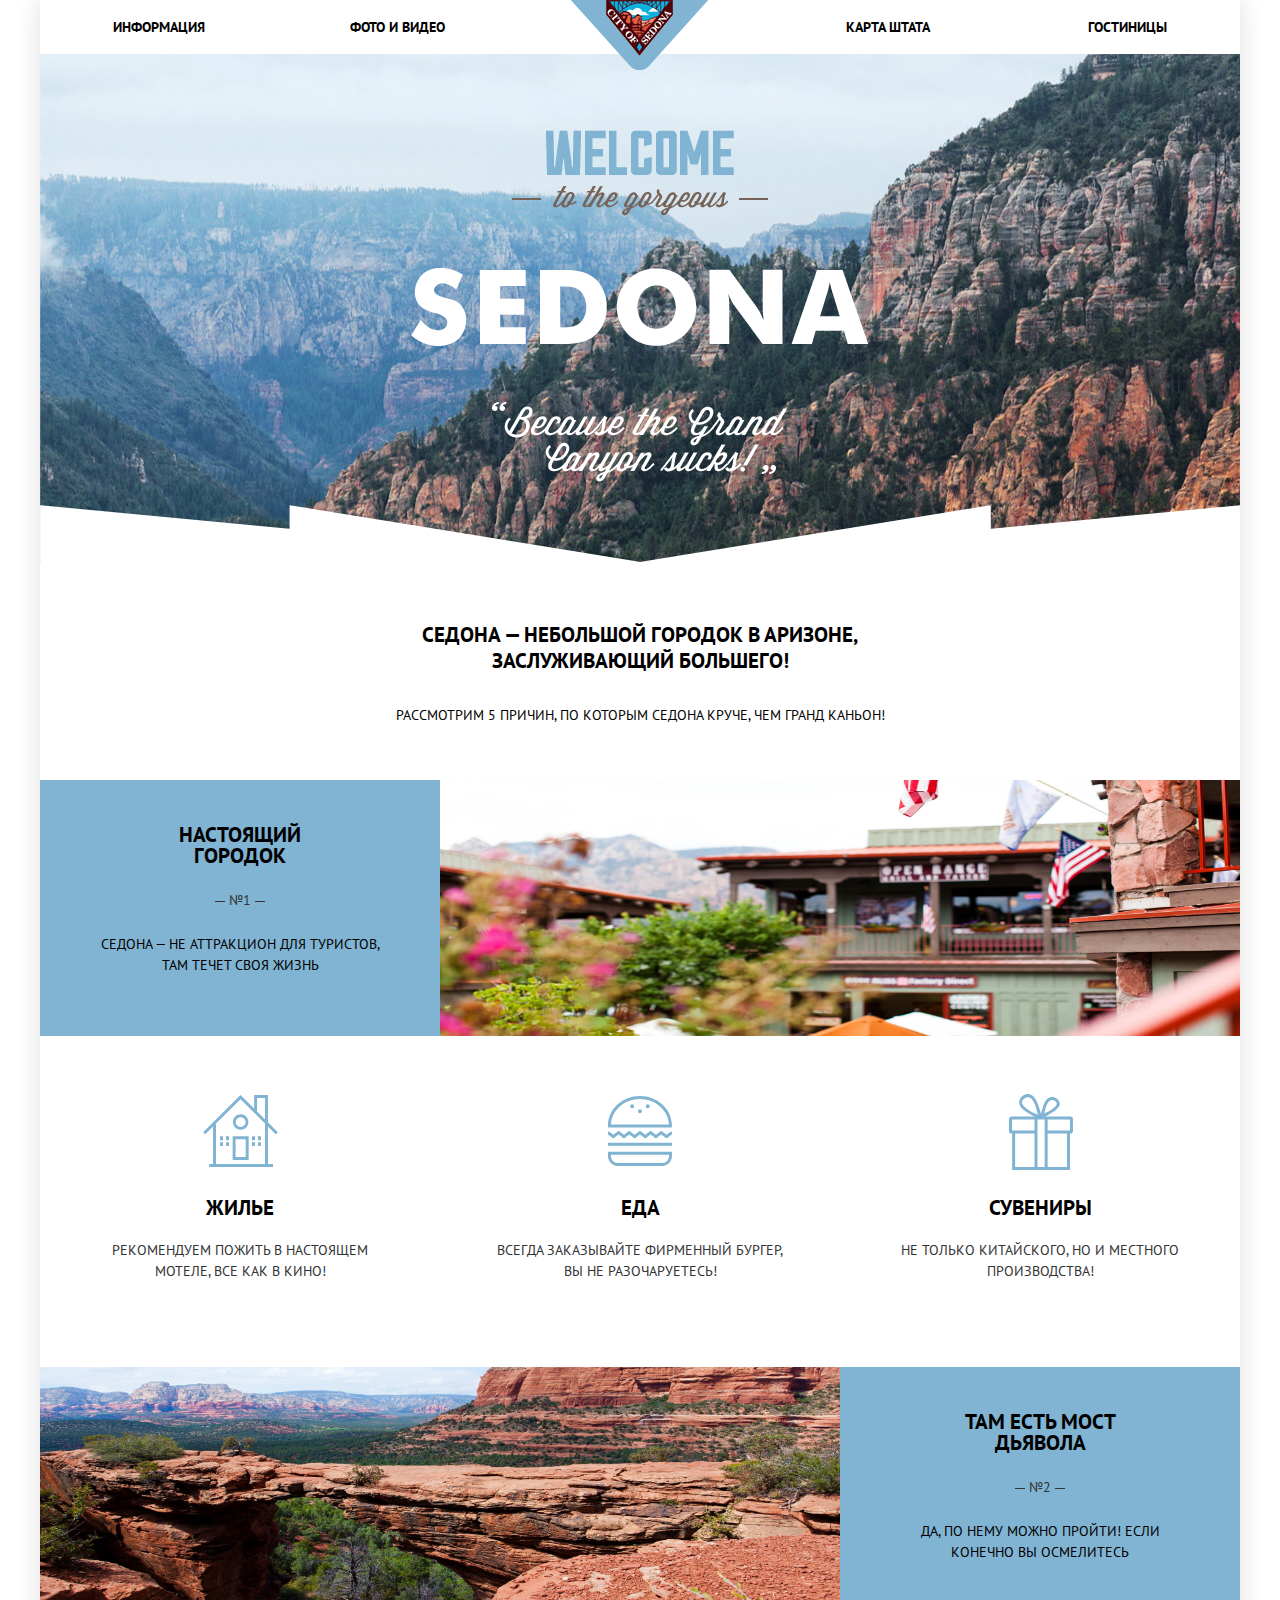
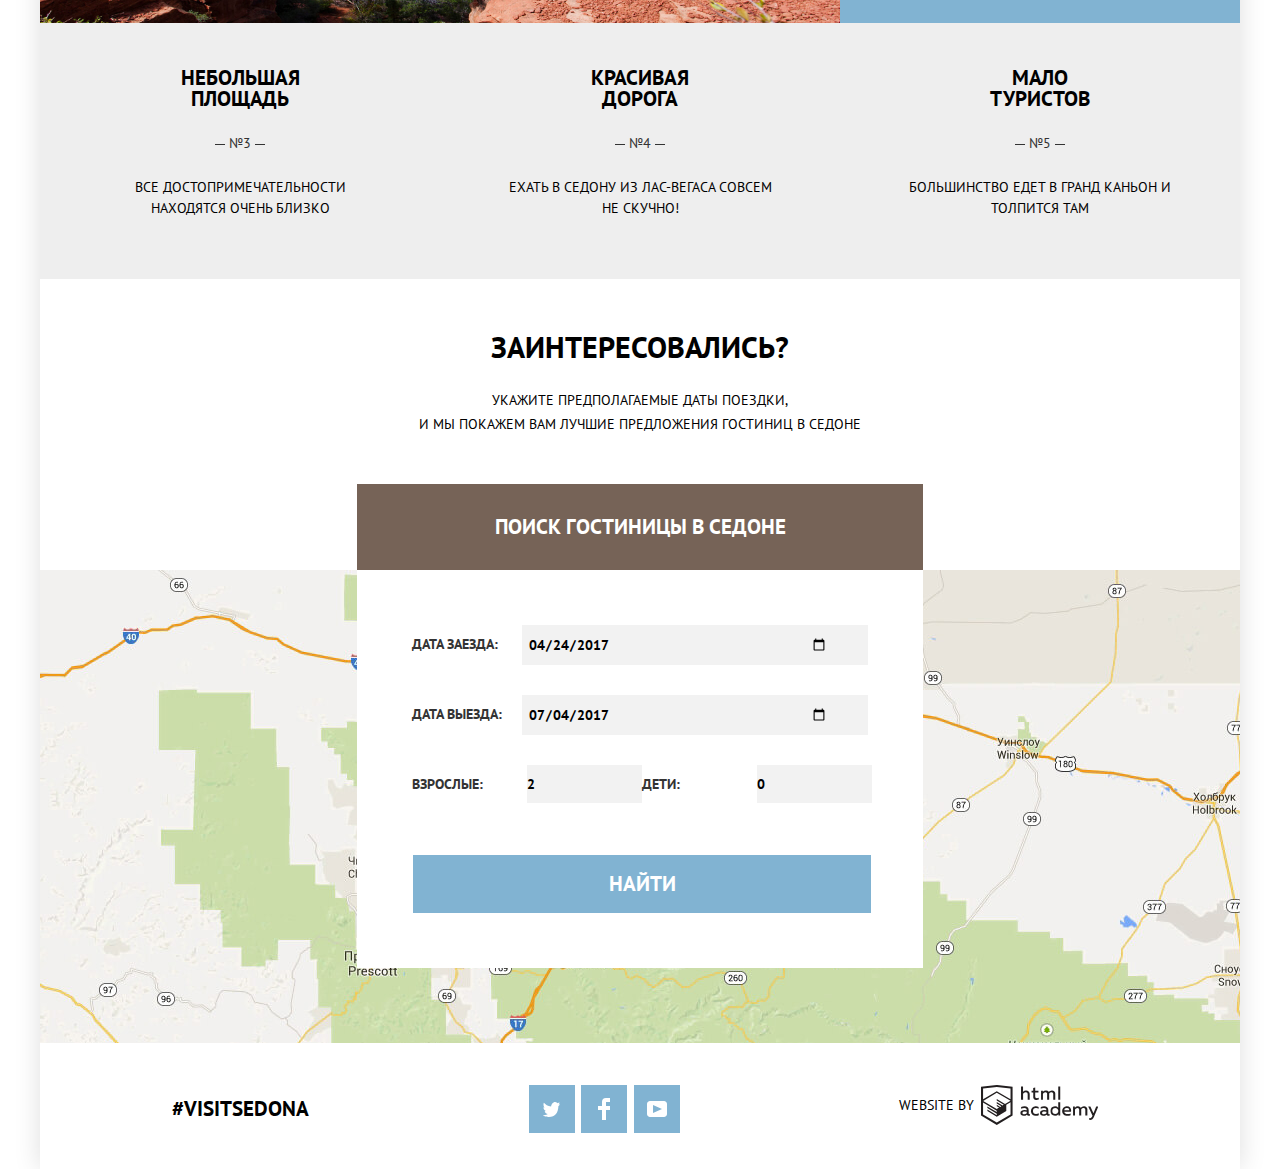
==== commit 791f0f29: "Добавил стилизацию раздел с найденными отелями" ====
--- a/index.html
+++ b/index.html
@@ -11,148 +11,150 @@
 <!--
     <p>Репозиторий создан для обучения на интенсивном онлайн‑курсе «<a href="https://htmlacademy.ru/intensive/htmlcss">Профессиональный HTML и CSS, уровень 1</a>».</p>
 -->
-    <header class="main-section main-header">
-      <img class="index-logo"src="img/index-logo.png" width="138" height="70" alt="City of Sedona">
-      <nav class="main-navigation">
-        <ul class="site-navigation">
-          <li><a href="#">Информация</a></li>
-          <li><a href="#">Фото и видео</a></li>
-          <li><a href="#">Карта штата</a></li>
-          <li><a href="hotels.html">Гостиницы</a></li>
-        </ul>
-      </nav>
-    </header>
-    <main class="main-section">
-      <section class="index-banner">
-        <div class="banner-wrapper">
-          <img src="img/banner-welcome.png" width="458" height="352" alt="Добро пожаловать в Седону">
+    <div class="page-wrapper">
+      <header class="main-section main-header">
+        <img class="index-logo"src="img/index-logo.png" width="138" height="70" alt="City of Sedona">
+        <nav class="main-navigation">
+          <ul class="site-navigation">
+            <li><a href="#">Информация</a></li>
+            <li><a href="#">Фото и видео</a></li>
+            <li><a href="#">Карта штата</a></li>
+            <li><a href="hotels.html">Гостиницы</a></li>
+          </ul>
+        </nav>
+      </header>
+      <main class="main-section">
+        <section class="index-banner">
+          <div class="banner-wrapper">
+            <img src="img/banner-welcome.png" width="458" height="352" alt="Добро пожаловать в Седону">
+          </div>
+          <div class="banner-mask"></div>
+        </section>
+        <section class="features">
+          <h1>Седона — небольшой городок в Аризоне,<br> заслуживающий большего!</h1>
+          <p>Рассмотрим 5 причин, по которым Седона круче, чем Гранд Каньон!</p>
+          <ul class="feature-list">
+            <li class="feature-item illustrated">
+              <img class="feature-image" src="img/feature-1.jpg" width="800px" height="256px" alt="Фотография городского здания">
+              <div class="feature-item-title">
+                <h3>Настоящий городок</h3>
+                <span>№1</span>
+                <p>Седона — не аттракцион для туристов, там течет своя жизнь</p>
+              </div>
+              <ul class="sub-feature-list">
+                <li class="feature-item sub-feature feature-housing">
+                  <div class="sub-feature-image"></div>
+                  <h4>Жилье</h4>
+                  <p>Рекомендуем пожить в настоящем мотеле, все как в кино!</p>
+                </li>
+                <li class="feature-item sub-feature feature-food">
+                  <div class="sub-feature-image"></div>
+                  <h4>Еда</h4>
+                  <p>Всегда заказывайте фирменный бургер, вы не разочаруетесь!</p>
+                </li>
+                <li class="feature-item sub-feature feature-souvenirs">
+                  <div class="sub-feature-image"></div>
+                  <h4>Сувениры</h4>
+                  <p>Не только китайского, но и местного производства!</p>
+                </li>
+              </ul>
+            </li>
+            <li class="feature-item illustrated">
+              <img class="feature-image" src="img/feature-2.jpg" width="800px" height="256px" alt="Фотография Моста Дьявола">
+              <div class="feature-item-title">
+                <h3>Там есть  Мост Дьявола</h3>
+                <span>№2</span>
+                <p>Да, по нему можно пройти! Если конечно вы осмелитесь</p>
+              </div>
+            </li>
+            <li class="feature-item">
+              <h3>Небольшая площадь</h3>
+              <span>№3</span>
+              <p>Все достопримечательности находятся очень близко</p>
+            </li>
+            <li class="feature-item">
+              <h3>Красивая дорога</h3>
+              <span>№4</span>
+              <p>Ехать в Седону из Лас-Вегаса совсем не скучно!</p>
+            </li>
+            <li class="feature-item">
+              <h3>Мало туристов</h3>
+              <span>№5</span>
+              <p>Большинство едет в Гранд Каньон и толпится там</p>
+            </li>
+          </ul>
+        </section>
+        <section class="search-hotels">
+          <h2>Заинтересовались?</h2>
+          <p>Укажите предполагаемые даты поездки,<br>и мы покажем вам лучшие предложения гостиниц в Cедоне</p>
+          <button class="button-search" name="Поиск гостиницы в Седоне" type="button"  form="search-hotel">Поиск гостиницы в Седоне</button>
+          <form class="search-hotels-form" action="https://echo.htmlacademy.ru" method="get" id="search-hotel" name="Поиск гостиницы в Седоне">
+            <div class="search-item item-date">
+              <label for="arrival-date">Дата заезда:</label>
+              <input id="arrival-date" type="date" value="2017-04-24" required>
+              <button class="visually-hidden" type="button">Календарь</button>
+            </div>
+            <div class="search-item item-date">
+              <label for="date-of-departure">Дата выезда:</label>
+              <input id="date-of-departure" type="date" value="2017-07-04" required>
+              <button class="visually-hidden" type="button">Календарь</button>
+            </div>
+            <div class="search-item">
+              <div class="item-number">
+                <label for="adult">Взрослые:</label>
+                <input id="adult" type="number" min="1" step="1" value="2" required>
+              </div>
+              <div class="item-number">
+                <label for="children">Дети:</label>
+                <input id="children" type="number" min="0" step="1" value="0">
+              </div>
+          </div>
+            <button class="button" type="submit">Найти</button>
+          </form>
+        </section>
+        <img src="img/index-map.jpg" width="inherit" height="473px" alt="Расположение Седоны на карте">
+      </main>
+      <footer class="main-section main-footer">
+        <b class="footer-hashtag">#visitsedona</b>
+        <div class="footer-social">
+          <ul>
+            <li>
+              <a class="social-button" href="#">
+                <span class="visually-hidden">Твиттер</span>
+                <svg xmlns="http://www.w3.org/2000/svg" xmlns:xlink="http://www.w3.org/1999/xlink" width="17" height="15" viewBox="0 0 17 15">
+                  <path fill="#FFF" d="M10.95.144c1.685-.496 2.984.27 3.577 1.179.673-.231 1.331-.481 2.011-.708a2.345 2.345 0 0 1-.857 1.768c.685.17 1.304-.491 1.304-.491-.169 1-1.006 1.788-1.563 2.024-.231 6.75-3.175 11.217-10.077 11.082h-.446c-.41 0-4.164-.46-4.898-1.887 2.271.196 3.893-.422 4.693-1.177-.96-.3-2.679-.477-2.979-2.95.349.106.564.228 1.19.119C1.705 8.247.374 7.53.448 5.33c.285.328 1.067.536 1.34.472C1.085 5.561-.182 2.442.894.85c1.818 1.854 3.735 3.606 7.152 3.773C8.254 2.33 9.183.793 10.95.144z"/>
+                </svg>
+              </a>
+            </li>
+            <li>
+              <a class="social-button" href="#">
+                <span class="visually-hidden">Фейсбук</span>
+                <svg xmlns="http://www.w3.org/2000/svg" width="12" height="22" viewBox="0 0 12 22">
+                  <path fill="#FFF" d="M12 4V0H8a4 4 0 0 0-4 4v4H0v4h4v10h4V12h4V8H8V4h4z"/>
+                </svg>
+              </a>
+            </li>
+            <li>
+              <a class="social-button" href="#">
+                <span class="visually-hidden">Ютуб</span>
+                <svg xmlns="http://www.w3.org/2000/svg" xmlns:xlink="http://www.w3.org/1999/xlink" width="20" height="16" viewBox="0 0 20 16">
+                  <path fill="#FFF" d="M17 0H3C1.35 0 0 1.35 0 3v10c0 1.65 1.35 3 3 3h14c1.65 0 3-1.35 3-3V3c0-1.65-1.35-3-3-3zM6.027 11.998V4.002L15.014 8l-8.987 3.998z"/>
+                </svg>
+              </a>
+            </li>
+          </ul>
         </div>
-        <div class="banner-mask"></div>
-      </section>
-      <section class="features">
-        <h1>Седона — небольшой городок в Аризоне,<br> заслуживающий большего!</h1>
-        <p>Рассмотрим 5 причин, по которым Седона круче, чем Гранд Каньон!</p>
-        <ul class="feature-list">
-          <li class="feature-item illustrated">
-            <img class="feature-image" src="img/feature-1.jpg" width="800px" height="256px" alt="Фотография городского здания">
-            <div class="feature-item-title">
-              <h3>Настоящий городок</h3>
-              <span>№1</span>
-              <p>Седона — не аттракцион для туристов, там течет своя жизнь</p>
-            </div>
-            <ul class="sub-feature-list">
-              <li class="feature-item sub-feature feature-housing">
-                <div class="sub-feature-image"></div>
-                <h4>Жилье</h4>
-                <p>Рекомендуем пожить в настоящем мотеле, все как в кино!</p>
-              </li>
-              <li class="feature-item sub-feature feature-food">
-                <div class="sub-feature-image"></div>
-                <h4>Еда</h4>
-                <p>Всегда заказывайте фирменный бургер, вы не разочаруетесь!</p>
-              </li>
-              <li class="feature-item sub-feature feature-souvenirs">
-                <div class="sub-feature-image"></div>
-                <h4>Сувениры</h4>
-                <p>Не только китайского, но и местного производства!</p>
-              </li>
-            </ul>
-          </li>
-          <li class="feature-item illustrated">
-            <img class="feature-image" src="img/feature-2.jpg" width="800px" height="256px" alt="Фотография Моста Дьявола">
-            <div class="feature-item-title">
-              <h3>Там есть  Мост Дьявола</h3>
-              <span>№2</span>
-              <p>Да, по нему можно пройти! Если конечно вы осмелитесь</p>
-            </div>
-          </li>
-          <li class="feature-item">
-            <h3>Небольшая площадь</h3>
-            <span>№3</span>
-            <p>Все достопримечательности находятся очень близко</p>
-          </li>
-          <li class="feature-item">
-            <h3>Красивая дорога</h3>
-            <span>№4</span>
-            <p>Ехать в Седону из Лас-Вегаса совсем не скучно!</p>
-          </li>
-          <li class="feature-item">
-            <h3>Мало туристов</h3>
-            <span>№5</span>
-            <p>Большинство едет в Гранд Каньон и толпится там</p>
-          </li>
-        </ul>
-      </section>
-      <section class="search-hotels">
-        <h2>Заинтересовались?</h2>
-        <p>Укажите предполагаемые даты поездки,<br>и мы покажем вам лучшие предложения гостиниц в Cедоне</p>
-        <button class="button-search" name="Поиск гостиницы в Седоне" type="button"  form="search-hotel">Поиск гостиницы в Седоне</button>
-        <form class="search-hotels-form" action="https://echo.htmlacademy.ru" method="get" id="search-hotel" name="Поиск гостиницы в Седоне">
-          <div class="search-item item-date">
-            <label for="arrival-date">Дата заезда:</label>
-            <input id="arrival-date" type="date" value="2017-04-24" required>
-            <button class="visually-hidden" type="button">Календарь</button>
-          </div>
-          <div class="search-item item-date">
-            <label for="date-of-departure">Дата выезда:</label>
-            <input id="date-of-departure" type="date" value="2017-07-04" required>
-            <button class="visually-hidden" type="button">Календарь</button>
-          </div>
-          <div class="search-item">
-            <div class="item-number">
-              <label for="adult">Взрослые:</label>
-              <input id="adult" type="number" min="1" step="1" value="2" required>
-            </div>
-            <div class="item-number">
-              <label for="children">Дети:</label>
-              <input id="children" type="number" min="0" step="1" value="0">
-            </div>
+        <div class="footer-copyright">
+          <a class="copyright-button" href="#">
+            <span class="website-by">Website by</span>
+            <span class="visually-hidden">HTML Академия</span>
+            <svg id="Layer_1" data-name="Layer 1" xmlns="http://www.w3.org/2000/svg" height="40px" viewBox="0 0 108.08 36.85">
+              <title>logo-htmlacademy-small1</title>
+              <path d="M44.61,26.88a2,2,0,0,0,.55-0.1v1.33a3.25,3.25,0,0,1-1.18.21,1.67,1.67,0,0,1-1.67-1,4.84,4.84,0,0,1-3.14,1.08c-1.51,0-2.91-.83-2.91-2.55,0-2.13,2-2.79,3.71-2.79a11.08,11.08,0,0,1,2.17.25v-0.3c0-1-.76-1.77-2.19-1.77a7.42,7.42,0,0,0-3,.64v-1.7a10.21,10.21,0,0,1,3.19-.55c2.36,0,3.81,1.12,3.81,3.65v3a0.54,0.54,0,0,0,.49.59h0.17Zm-6.44-1.13A1.35,1.35,0,0,0,39.63,27h0.11a3.39,3.39,0,0,0,2.41-1V24.58a9.72,9.72,0,0,0-1.81-.21c-1,0-2.16.33-2.16,1.38h0Zm12.36-6.11a5,5,0,0,1,2.57.64V22a4.08,4.08,0,0,0-2.3-.7,2.75,2.75,0,1,0,0,5.49,5,5,0,0,0,2.43-.64v1.71a6.27,6.27,0,0,1-2.76.57A4.21,4.21,0,0,1,46,24.51q0-.21,0-0.41a4.32,4.32,0,0,1,4.18-4.46h0.38Zm12.17,7.24a2,2,0,0,0,.55-0.1v1.33a3.25,3.25,0,0,1-1.18.21,1.67,1.67,0,0,1-1.67-1,4.84,4.84,0,0,1-3.14,1.08c-1.51,0-2.91-.83-2.91-2.55,0-2.13,2-2.79,3.71-2.79a11.08,11.08,0,0,1,2.17.25v-0.3c0-1-.76-1.77-2.19-1.77a7.42,7.42,0,0,0-3,.64v-1.7a10.21,10.21,0,0,1,3.19-.55c2.36,0,3.81,1.12,3.81,3.65v3a0.54,0.54,0,0,0,.49.59h0.17Zm-6.44-1.13A1.35,1.35,0,0,0,57.73,27h0.11a3.39,3.39,0,0,0,2.41-1V24.58a9.72,9.72,0,0,0-1.81-.21c-1.06,0-2.16.33-2.16,1.38h0ZM73,16V28.2H71.35V26.88a3.88,3.88,0,0,1-3.19,1.54,4.4,4.4,0,0,1,0-8.78,3.81,3.81,0,0,1,3,1.3V16H73Zm-4.53,5.22a2.76,2.76,0,1,0,0,5.52A2.86,2.86,0,0,0,71.15,25V23A2.91,2.91,0,0,0,68.49,21.27ZM79,19.64c3.31,0,4.46,2.68,3.92,5.09H76.7c0.21,1.5,1.67,2.11,3.19,2.11a6.11,6.11,0,0,0,2.64-.59v1.6a7.14,7.14,0,0,1-3,.57C77,28.42,74.78,27,74.78,24a4.18,4.18,0,0,1,4-4.39H79Zm0.09,1.54a2.28,2.28,0,0,0-2.44,2.1v0.06H81.3A2,2,0,0,0,79.13,21.18Zm5.73,7V19.87h1.65v1a3.81,3.81,0,0,1,2.78-1.27A2.86,2.86,0,0,1,91.89,21a4.12,4.12,0,0,1,2.91-1.33A3.06,3.06,0,0,1,98,23V28.2h-1.9V23.05a1.59,1.59,0,0,0-1.42-1.75H94.42a2.8,2.8,0,0,0-2.07,1.12V28.2h-1.9V23.05A1.59,1.59,0,0,0,89,21.31H88.8a3,3,0,0,0-2.21,1.29v5.63H84.86Zm21.31-8.33h1.9l-3.91,9.46c-0.9,2.17-2.09,2.86-3.35,2.86a4.76,4.76,0,0,1-1.1-.14V30.46a2.86,2.86,0,0,0,.85.12c0.9,0,1.58-.64,2.07-1.9l0.17-.42-4-8.4h2l2.86,6.29ZM38.73,1.46V6.22a3.81,3.81,0,0,1,2.7-1.14,3.25,3.25,0,0,1,3.44,3.4v5.15H43V8.72a1.81,1.81,0,0,0-1.61-2h-0.3a2.93,2.93,0,0,0-2.32,1.39v5.52h-1.9V1.46h1.9ZM49.94,2.31v3h3V6.91h-3v3.81c0,1.1.5,1.46,1.58,1.46a4.49,4.49,0,0,0,1.69-.33v1.6A6.8,6.8,0,0,1,51,13.8a2.55,2.55,0,0,1-2.86-2.74V6.89H46.58V5.26h1.5V2.74Zm5.4,11.31V5.28H57v1A3.81,3.81,0,0,1,59.77,5a2.86,2.86,0,0,1,2.6,1.33A4.12,4.12,0,0,1,65.28,5,3.06,3.06,0,0,1,68.44,8.4v5.21h-1.9V8.46a1.59,1.59,0,0,0-1.42-1.75H64.89a2.8,2.8,0,0,0-2.07,1.12v5.78h-1.9V8.46A1.59,1.59,0,0,0,59.5,6.71H59.27A3,3,0,0,0,57.06,8v5.63H55.34ZM71.17,1.45H73V13.6H71.17V1.45ZM14.71,0H14.55L0,1.54V28.21l14.55,8.66,14.55-8.66V1.54Zm12.5,27.1L14.55,34.64,1.9,27.12V16.18l12.59,7.5V25L5.86,19.9v1.31l8.68,5.21v1.39L5.87,22.65V24l8.68,5.21,8.75-5.24V18.31L27.2,16V27.12Zm0-12.53-3.48,2-1.6,1L14.51,13v1.31L21,18.23H21l-0.14.09-1,.54-5.37-3.2V17l4.24,2.52-1,.67-3.2-1.9v1.31l2.1,1.24L14.5,22.1,2,14.65,14.51,7.11Zm0-1.32L14.49,5.76,1.91,13.25v-10L14.56,1.92,27.21,3.25v10h0Z" transform="translate(0 -0.02)" fill="#231f20"/>
+            </svg>
+          </a>
         </div>
-          <button class="button" type="submit">Найти</button>
-        </form>
-      </section>
-      <img src="img/index-map.jpg" width="inherit" height="473px" alt="Расположение Седоны на карте">
-    </main>
-    <footer class="main-section main-footer">
-      <b class="footer-hashtag">#visitsedona</b>
-      <div class="footer-social">
-        <ul>
-          <li>
-            <a class="social-button" href="#">
-              <span class="visually-hidden">Твиттер</span>
-              <svg xmlns="http://www.w3.org/2000/svg" xmlns:xlink="http://www.w3.org/1999/xlink" width="17" height="15" viewBox="0 0 17 15">
-                <path fill="#FFF" d="M10.95.144c1.685-.496 2.984.27 3.577 1.179.673-.231 1.331-.481 2.011-.708a2.345 2.345 0 0 1-.857 1.768c.685.17 1.304-.491 1.304-.491-.169 1-1.006 1.788-1.563 2.024-.231 6.75-3.175 11.217-10.077 11.082h-.446c-.41 0-4.164-.46-4.898-1.887 2.271.196 3.893-.422 4.693-1.177-.96-.3-2.679-.477-2.979-2.95.349.106.564.228 1.19.119C1.705 8.247.374 7.53.448 5.33c.285.328 1.067.536 1.34.472C1.085 5.561-.182 2.442.894.85c1.818 1.854 3.735 3.606 7.152 3.773C8.254 2.33 9.183.793 10.95.144z"/>
-              </svg>
-            </a>
-          </li>
-          <li>
-            <a class="social-button" href="#">
-              <span class="visually-hidden">Фейсбук</span>
-              <svg xmlns="http://www.w3.org/2000/svg" width="12" height="22" viewBox="0 0 12 22">
-                <path fill="#FFF" d="M12 4V0H8a4 4 0 0 0-4 4v4H0v4h4v10h4V12h4V8H8V4h4z"/>
-              </svg>
-            </a>
-          </li>
-          <li>
-            <a class="social-button" href="#">
-              <span class="visually-hidden">Ютуб</span>
-              <svg xmlns="http://www.w3.org/2000/svg" xmlns:xlink="http://www.w3.org/1999/xlink" width="20" height="16" viewBox="0 0 20 16">
-                <path fill="#FFF" d="M17 0H3C1.35 0 0 1.35 0 3v10c0 1.65 1.35 3 3 3h14c1.65 0 3-1.35 3-3V3c0-1.65-1.35-3-3-3zM6.027 11.998V4.002L15.014 8l-8.987 3.998z"/>
-              </svg>
-            </a>
-          </li>
-        </ul>
-      </div>
-      <div class="footer-copyright">
-        <a class="copyright-button" href="#">
-          <span class="website-by">Website by</span>
-          <span class="visually-hidden">HTML Академия</span>
-          <svg id="Layer_1" data-name="Layer 1" xmlns="http://www.w3.org/2000/svg" height="40px" viewBox="0 0 108.08 36.85">
-            <title>logo-htmlacademy-small1</title>
-            <path d="M44.61,26.88a2,2,0,0,0,.55-0.1v1.33a3.25,3.25,0,0,1-1.18.21,1.67,1.67,0,0,1-1.67-1,4.84,4.84,0,0,1-3.14,1.08c-1.51,0-2.91-.83-2.91-2.55,0-2.13,2-2.79,3.71-2.79a11.08,11.08,0,0,1,2.17.25v-0.3c0-1-.76-1.77-2.19-1.77a7.42,7.42,0,0,0-3,.64v-1.7a10.21,10.21,0,0,1,3.19-.55c2.36,0,3.81,1.12,3.81,3.65v3a0.54,0.54,0,0,0,.49.59h0.17Zm-6.44-1.13A1.35,1.35,0,0,0,39.63,27h0.11a3.39,3.39,0,0,0,2.41-1V24.58a9.72,9.72,0,0,0-1.81-.21c-1,0-2.16.33-2.16,1.38h0Zm12.36-6.11a5,5,0,0,1,2.57.64V22a4.08,4.08,0,0,0-2.3-.7,2.75,2.75,0,1,0,0,5.49,5,5,0,0,0,2.43-.64v1.71a6.27,6.27,0,0,1-2.76.57A4.21,4.21,0,0,1,46,24.51q0-.21,0-0.41a4.32,4.32,0,0,1,4.18-4.46h0.38Zm12.17,7.24a2,2,0,0,0,.55-0.1v1.33a3.25,3.25,0,0,1-1.18.21,1.67,1.67,0,0,1-1.67-1,4.84,4.84,0,0,1-3.14,1.08c-1.51,0-2.91-.83-2.91-2.55,0-2.13,2-2.79,3.71-2.79a11.08,11.08,0,0,1,2.17.25v-0.3c0-1-.76-1.77-2.19-1.77a7.42,7.42,0,0,0-3,.64v-1.7a10.21,10.21,0,0,1,3.19-.55c2.36,0,3.81,1.12,3.81,3.65v3a0.54,0.54,0,0,0,.49.59h0.17Zm-6.44-1.13A1.35,1.35,0,0,0,57.73,27h0.11a3.39,3.39,0,0,0,2.41-1V24.58a9.72,9.72,0,0,0-1.81-.21c-1.06,0-2.16.33-2.16,1.38h0ZM73,16V28.2H71.35V26.88a3.88,3.88,0,0,1-3.19,1.54,4.4,4.4,0,0,1,0-8.78,3.81,3.81,0,0,1,3,1.3V16H73Zm-4.53,5.22a2.76,2.76,0,1,0,0,5.52A2.86,2.86,0,0,0,71.15,25V23A2.91,2.91,0,0,0,68.49,21.27ZM79,19.64c3.31,0,4.46,2.68,3.92,5.09H76.7c0.21,1.5,1.67,2.11,3.19,2.11a6.11,6.11,0,0,0,2.64-.59v1.6a7.14,7.14,0,0,1-3,.57C77,28.42,74.78,27,74.78,24a4.18,4.18,0,0,1,4-4.39H79Zm0.09,1.54a2.28,2.28,0,0,0-2.44,2.1v0.06H81.3A2,2,0,0,0,79.13,21.18Zm5.73,7V19.87h1.65v1a3.81,3.81,0,0,1,2.78-1.27A2.86,2.86,0,0,1,91.89,21a4.12,4.12,0,0,1,2.91-1.33A3.06,3.06,0,0,1,98,23V28.2h-1.9V23.05a1.59,1.59,0,0,0-1.42-1.75H94.42a2.8,2.8,0,0,0-2.07,1.12V28.2h-1.9V23.05A1.59,1.59,0,0,0,89,21.31H88.8a3,3,0,0,0-2.21,1.29v5.63H84.86Zm21.31-8.33h1.9l-3.91,9.46c-0.9,2.17-2.09,2.86-3.35,2.86a4.76,4.76,0,0,1-1.1-.14V30.46a2.86,2.86,0,0,0,.85.12c0.9,0,1.58-.64,2.07-1.9l0.17-.42-4-8.4h2l2.86,6.29ZM38.73,1.46V6.22a3.81,3.81,0,0,1,2.7-1.14,3.25,3.25,0,0,1,3.44,3.4v5.15H43V8.72a1.81,1.81,0,0,0-1.61-2h-0.3a2.93,2.93,0,0,0-2.32,1.39v5.52h-1.9V1.46h1.9ZM49.94,2.31v3h3V6.91h-3v3.81c0,1.1.5,1.46,1.58,1.46a4.49,4.49,0,0,0,1.69-.33v1.6A6.8,6.8,0,0,1,51,13.8a2.55,2.55,0,0,1-2.86-2.74V6.89H46.58V5.26h1.5V2.74Zm5.4,11.31V5.28H57v1A3.81,3.81,0,0,1,59.77,5a2.86,2.86,0,0,1,2.6,1.33A4.12,4.12,0,0,1,65.28,5,3.06,3.06,0,0,1,68.44,8.4v5.21h-1.9V8.46a1.59,1.59,0,0,0-1.42-1.75H64.89a2.8,2.8,0,0,0-2.07,1.12v5.78h-1.9V8.46A1.59,1.59,0,0,0,59.5,6.71H59.27A3,3,0,0,0,57.06,8v5.63H55.34ZM71.17,1.45H73V13.6H71.17V1.45ZM14.71,0H14.55L0,1.54V28.21l14.55,8.66,14.55-8.66V1.54Zm12.5,27.1L14.55,34.64,1.9,27.12V16.18l12.59,7.5V25L5.86,19.9v1.31l8.68,5.21v1.39L5.87,22.65V24l8.68,5.21,8.75-5.24V18.31L27.2,16V27.12Zm0-12.53-3.48,2-1.6,1L14.51,13v1.31L21,18.23H21l-0.14.09-1,.54-5.37-3.2V17l4.24,2.52-1,.67-3.2-1.9v1.31l2.1,1.24L14.5,22.1,2,14.65,14.51,7.11Zm0-1.32L14.49,5.76,1.91,13.25v-10L14.56,1.92,27.21,3.25v10h0Z" transform="translate(0 -0.02)" fill="#231f20"/>
-          </svg>
-        </a>
-      </div>
-    </footer>
+      </footer>
+    </div>
   </body>
 </html>
--- a/css/style.css
+++ b/css/style.css
@@ -22,7 +22,11 @@
   height: 1px;
   margin: -1px;
 }
-
+.page-wrapper {
+  width: 1200px;
+  margin: 0 auto;
+  box-shadow: 0 0 25px #dedede;
+}
 /* Шапка сайта*/
 
 .main-header {
@@ -770,3 +774,85 @@
 .found-item .hotels-rating {
   margin-left: auto;
 }
+.found-hotels .found-item:last-child {
+  border-bottom: 1px dotted #81b3d2;
+}
+.found-item img {
+  width: 136px;
+  height: 90px;
+  margin-right: 30px;
+  background-color: #d3e4ef;
+}
+.hotels-info .name-of-hotel {
+  font-size: 21px;
+  line-height: 26px;
+  font-weight: bold;
+  color: #000000;
+  margin-top: -5px;
+  margin-bottom: 7px;
+}
+.hotels-info .hotels-type-price {
+  margin-bottom: 14px;
+}
+.hotels-type-price .type-of-hotel,
+.hotels-type-price .price-for-hotel {
+  display: inline-block;
+  width: 115px;
+  font-size: 14px;
+  line-height: 21px;
+  font-weight: normal;
+  color: #333333;
+  word-wrap: break-word;
+  vertical-align: top;
+}
+.hotels-info .hotel-buttons {
+  display: flex;
+  flex-wrap: wrap;
+}
+.hotel-buttons .button {
+  text-decoration: none;
+  font-size: 14px;
+  line-height: 21px;
+  font-weight: bold;
+  color: #ffffff;
+  background-color: #81b3d2;
+  padding: 3px 17px;
+  min-width: 110px;
+  text-align: center;
+  box-sizing: border-box;
+}
+.hotel-buttons .button-info {
+  background-color: #81b3d2;
+}
+.hotel-buttons .button-booking {
+  background-color: #766357;
+  margin-left: 6px;
+}
+.hotels-rating .number-of-stars {
+  font-size: 0;
+  width: 110px;
+  text-align: right;
+  margin-bottom: 35px;
+}
+.number-of-stars .star {
+  display: inline-block;
+  width: 18px;
+  height: 17px;
+  background: url("../img/star.svg");
+  background-position: 0 50%;
+  background-repeat: no-repeat;
+  padding-right: 5px;
+}
+.number-of-stars .star:last-child {
+  padding-right: 0;
+}
+.hotels-rating .raiting {
+  background-color: #f2f2f2;
+  font-size: 14px;
+  line-height: 21px;
+  font-weight: normal;
+  color: #666666;
+  padding: 4px 16px;
+  min-width: 110px;
+  box-sizing: border-box;
+}
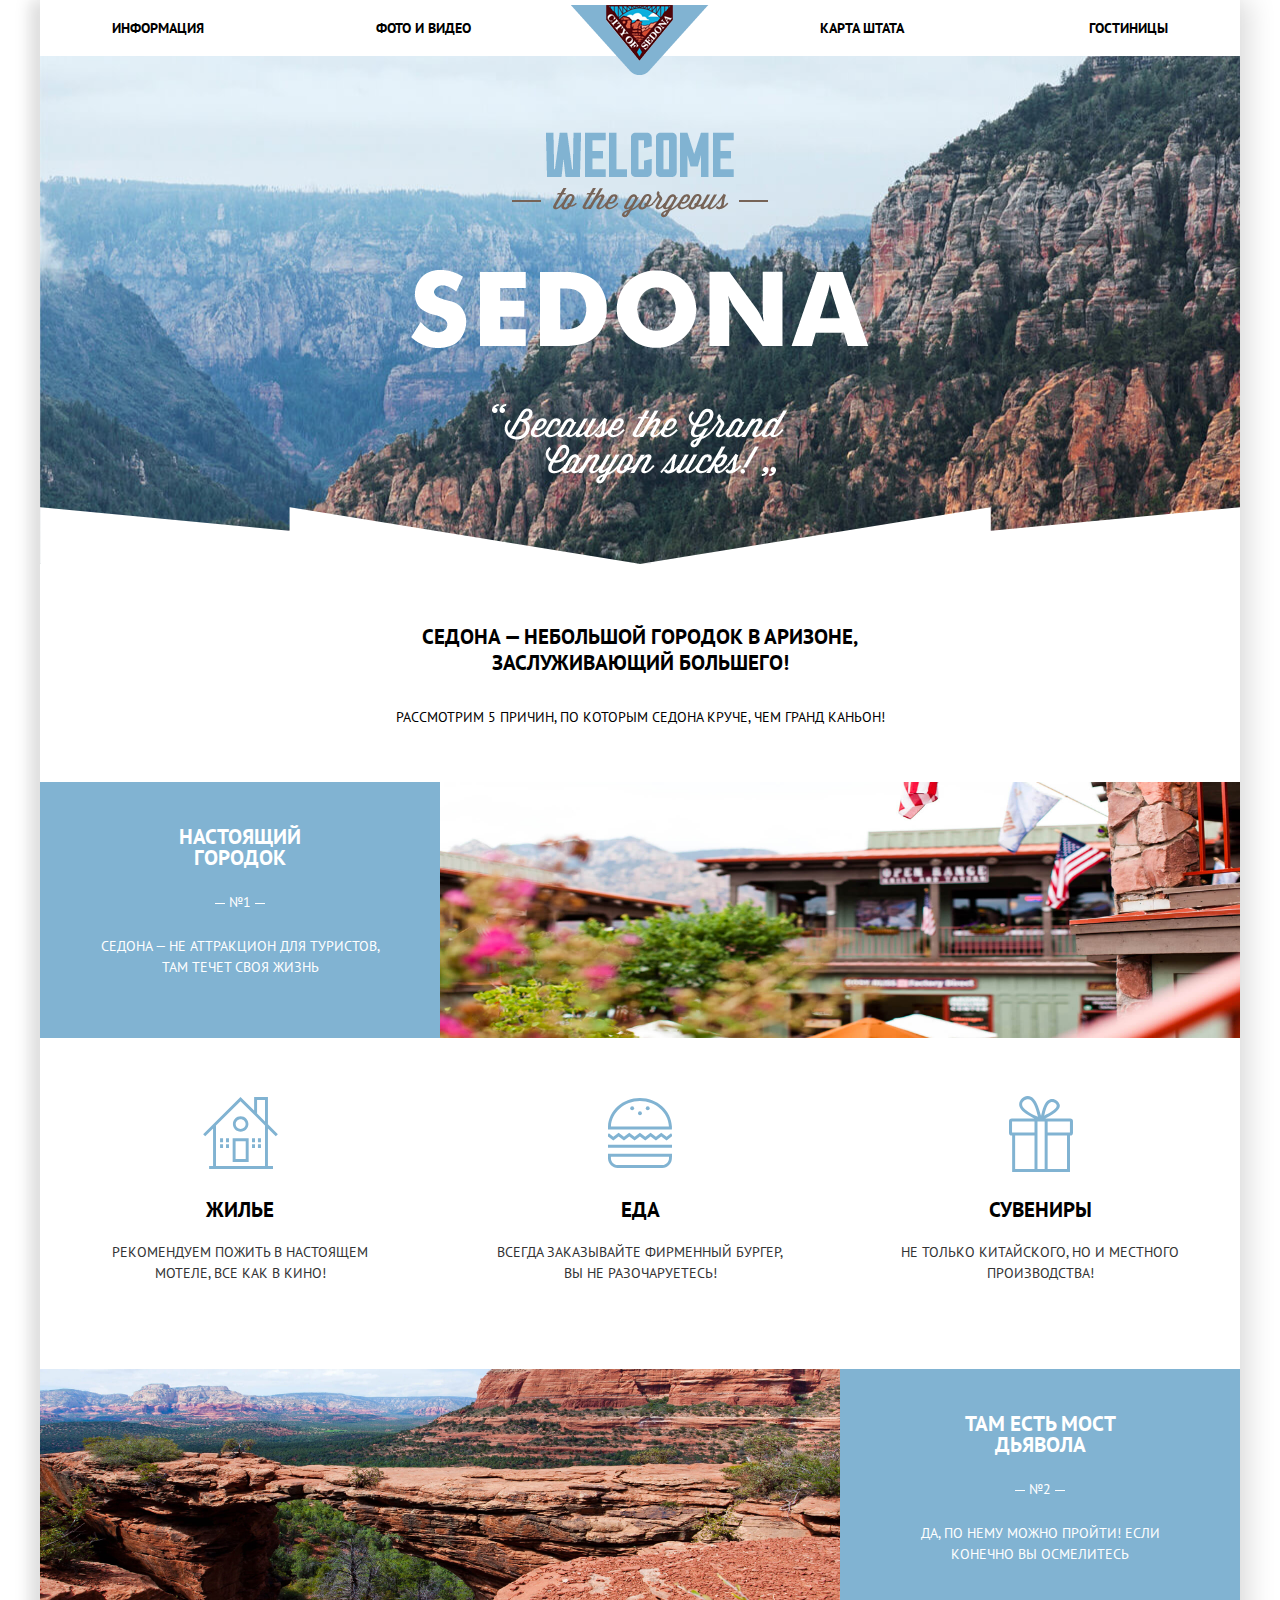
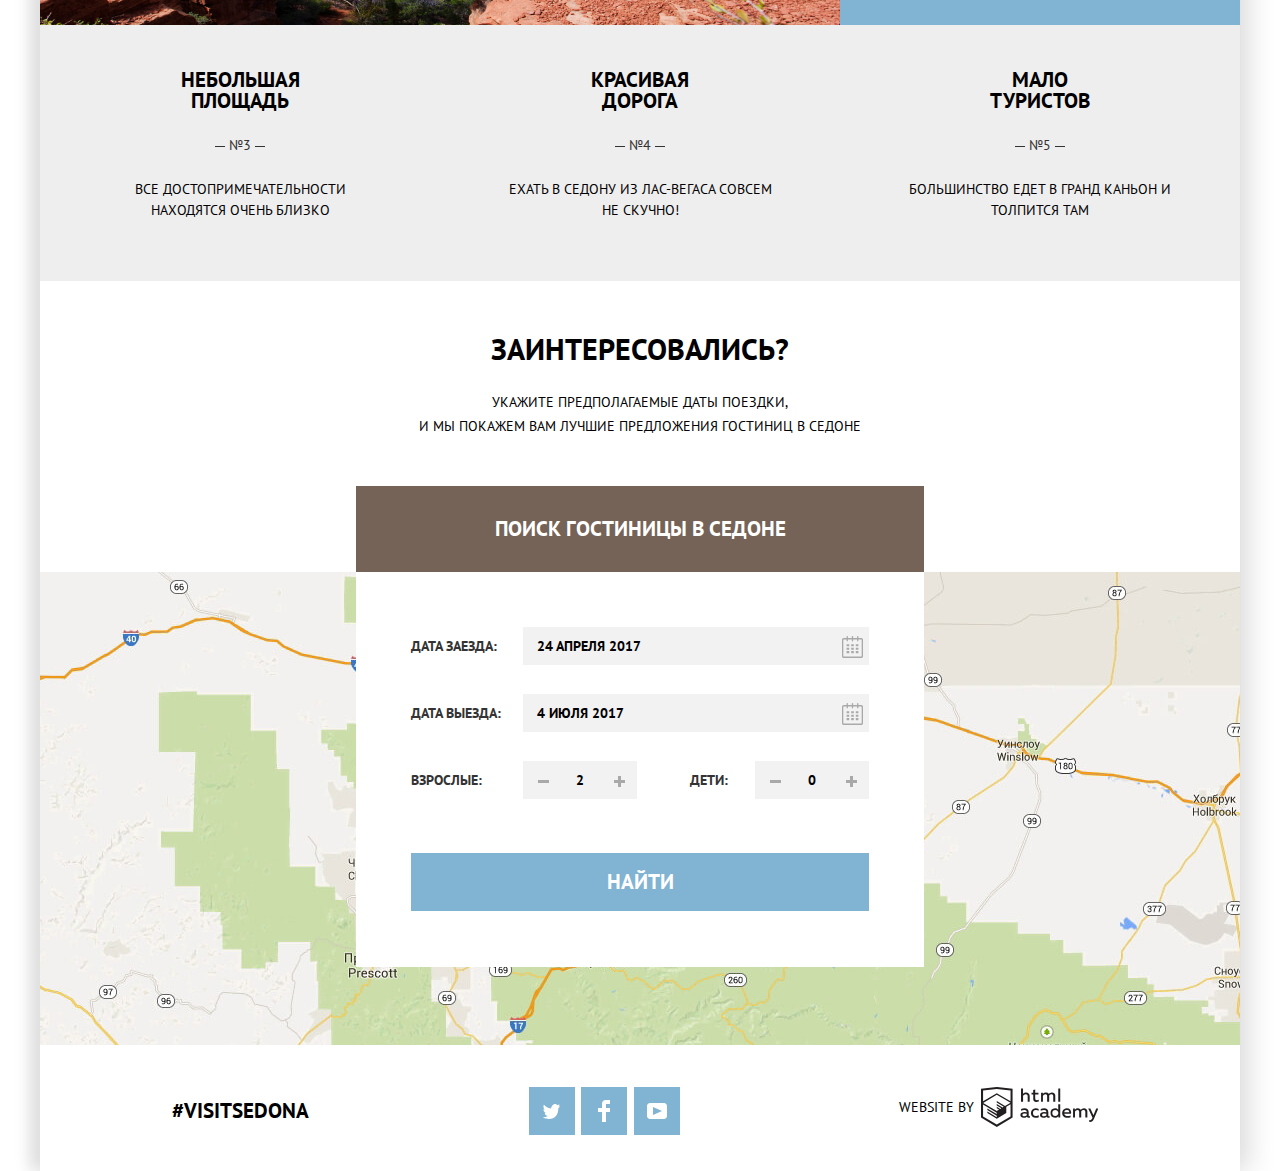
==== commit 07fba92f: "Небольшие дополнения и правки" ====
--- a/index.html
+++ b/index.html
@@ -35,8 +35,8 @@
           <p>Рассмотрим 5 причин, по которым Седона круче, чем Гранд Каньон!</p>
           <ul class="feature-list">
             <li class="feature-item illustrated">
-              <img class="feature-image" src="img/feature-1.jpg" width="800px" height="256px" alt="Фотография городского здания">
-              <div class="feature-item-title">
+              <img class="feature-image" src="img/feature-1.jpg" width="800" height="256" alt="Фотография городского здания">
+              <div class="feature-item-title title-illustrated">
                 <h3>Настоящий городок</h3>
                 <span>№1</span>
                 <p>Седона — не аттракцион для туристов, там течет своя жизнь</p>
@@ -61,23 +61,23 @@
             </li>
             <li class="feature-item illustrated">
               <img class="feature-image" src="img/feature-2.jpg" width="800px" height="256px" alt="Фотография Моста Дьявола">
-              <div class="feature-item-title">
+              <div class="feature-item-title title-illustrated">
                 <h3>Там есть  Мост Дьявола</h3>
                 <span>№2</span>
                 <p>Да, по нему можно пройти! Если конечно вы осмелитесь</p>
               </div>
             </li>
-            <li class="feature-item">
+            <li class="feature-item feature-item-title">
               <h3>Небольшая площадь</h3>
               <span>№3</span>
               <p>Все достопримечательности находятся очень близко</p>
             </li>
-            <li class="feature-item">
+            <li class="feature-item feature-item-title">
               <h3>Красивая дорога</h3>
               <span>№4</span>
               <p>Ехать в Седону из Лас-Вегаса совсем не скучно!</p>
             </li>
-            <li class="feature-item">
+            <li class="feature-item feature-item-title">
               <h3>Мало туристов</h3>
               <span>№5</span>
               <p>Большинство едет в Гранд Каньон и толпится там</p>
@@ -89,27 +89,45 @@
           <p>Укажите предполагаемые даты поездки,<br>и мы покажем вам лучшие предложения гостиниц в Cедоне</p>
           <button class="button-search" name="Поиск гостиницы в Седоне" type="button"  form="search-hotel">Поиск гостиницы в Седоне</button>
           <form class="search-hotels-form" action="https://echo.htmlacademy.ru" method="get" id="search-hotel" name="Поиск гостиницы в Седоне">
-            <div class="search-item item-date">
-              <label for="arrival-date">Дата заезда:</label>
-              <input id="arrival-date" type="date" value="2017-04-24" required>
-              <button class="visually-hidden" type="button">Календарь</button>
-            </div>
-            <div class="search-item item-date">
-              <label for="date-of-departure">Дата выезда:</label>
-              <input id="date-of-departure" type="date" value="2017-07-04" required>
-              <button class="visually-hidden" type="button">Календарь</button>
-            </div>
-            <div class="search-item">
-              <div class="item-number">
-                <label for="adult">Взрослые:</label>
-                <input id="adult" type="number" min="1" step="1" value="2" required>
+            <fieldset class="frame-content">
+              <div class="search-item item-date">
+                <label for="arrival-date">Дата заезда:</label>
+                <input id="arrival-date" type="text" value="24 апреля 2017" placeholder="Укажите дату заезда" required>
+                <button class="calendar" type="button">
+                  <svg xmlns="http://www.w3.org/2000/svg" width="21" height="22" viewBox="0 0 21 22">
+                    <path d="M19.251 2.025h-2.845V.648c0-.381-.294-.689-.656-.689-.363 0-.656.308-.656.689v1.377h-3.938V.648c0-.381-.294-.689-.655-.689-.363 0-.657.308-.657.689v1.377H5.906V.648c0-.381-.294-.689-.656-.689-.363 0-.657.308-.657.689v1.377H1.75C.784 2.025 0 2.847 0 3.862v16.302C0 21.179.784 22 1.75 22h17.501c.966 0 1.749-.821 1.749-1.836V3.862c0-1.015-.783-1.837-1.749-1.837zm.437 18.139a.448.448 0 0 1-.437.459H1.75a.45.45 0 0 1-.438-.459V3.862a.45.45 0 0 1 .438-.459h2.844v1.378c0 .381.294.689.657.689.362 0 .656-.308.656-.689V3.403h3.938v1.378c0 .381.294.689.657.689.361 0 .655-.308.655-.689V3.403h3.938v1.378c0 .381.293.689.656.689.362 0 .656-.308.656-.689V3.403h2.845c.241 0 .437.206.437.459v16.302z"/><path d="M4.594 8.225h2.625v2.066H4.594zM4.594 11.668h2.625v2.067H4.594zM4.594 15.112h2.625v2.066H4.594zM9.188 15.112h2.625v2.066H9.188zM9.188 11.668h2.625v2.067H9.188zM9.188 8.225h2.625v2.066H9.188zM13.781 15.112h2.625v2.066h-2.625zM13.781 11.668h2.625v2.067h-2.625zM13.781 8.225h2.625v2.066h-2.625z"/>
+                  </svg>
+                </button>
               </div>
-              <div class="item-number">
-                <label for="children">Дети:</label>
-                <input id="children" type="number" min="0" step="1" value="0">
+              <div class="search-item item-date">
+                <label for="date-of-departure">Дата выезда:</label>
+                <input id="date-of-departure" type="text" value="4 июля 2017" placeholder="Укажите дату выезда" required>
+                <button class="calendar" type="button">
+                  <svg xmlns="http://www.w3.org/2000/svg" width="21" height="22" viewBox="0 0 21 22">
+                    <path d="M19.251 2.025h-2.845V.648c0-.381-.294-.689-.656-.689-.363 0-.656.308-.656.689v1.377h-3.938V.648c0-.381-.294-.689-.655-.689-.363 0-.657.308-.657.689v1.377H5.906V.648c0-.381-.294-.689-.656-.689-.363 0-.657.308-.657.689v1.377H1.75C.784 2.025 0 2.847 0 3.862v16.302C0 21.179.784 22 1.75 22h17.501c.966 0 1.749-.821 1.749-1.836V3.862c0-1.015-.783-1.837-1.749-1.837zm.437 18.139a.448.448 0 0 1-.437.459H1.75a.45.45 0 0 1-.438-.459V3.862a.45.45 0 0 1 .438-.459h2.844v1.378c0 .381.294.689.657.689.362 0 .656-.308.656-.689V3.403h3.938v1.378c0 .381.294.689.657.689.361 0 .655-.308.655-.689V3.403h3.938v1.378c0 .381.293.689.656.689.362 0 .656-.308.656-.689V3.403h2.845c.241 0 .437.206.437.459v16.302z"/><path d="M4.594 8.225h2.625v2.066H4.594zM4.594 11.668h2.625v2.067H4.594zM4.594 15.112h2.625v2.066H4.594zM9.188 15.112h2.625v2.066H9.188zM9.188 11.668h2.625v2.067H9.188zM9.188 8.225h2.625v2.066H9.188zM13.781 15.112h2.625v2.066h-2.625zM13.781 11.668h2.625v2.067h-2.625zM13.781 8.225h2.625v2.066h-2.625z"/>
+                  </svg>
+                </button>
               </div>
-          </div>
-            <button class="button" type="submit">Найти</button>
+              <div class="search-item">
+                <div class="item-number">
+                  <label for="adult">Взрослые:</label>
+                  <div class="about-number adult-number">
+                    <button class="minus-button" type="button">minus</button>
+                    <input id="adult" type="text" value="2" placeholder="1" required>
+                    <button class="plus-button" type="button">plus</button>
+                  </div>
+                </div>
+                <div class="item-number">
+                  <label for="children">Дети:</label>
+                  <div class="about-number children-number">
+                    <button class="minus-button" type="button">minus</button>
+                    <input id="children"  type="text" value="0" placeholder="0">
+                    <button class="plus-button" type="button">plus</button>
+                  </div>
+                </div>
+              </div>
+              <button class="button" type="submit">Найти</button>
+            </fieldset>
           </form>
         </section>
         <img src="img/index-map.jpg" width="inherit" height="473px" alt="Расположение Седоны на карте">
--- a/css/style.css
+++ b/css/style.css
@@ -1,12 +1,3 @@
-.main-section {
-  position: relative;
-  display: block;
-  max-width: 1200px;
-  width: 100%;
-  min-width: 768px;
-  margin: 0 auto;
-  box-sizing: border-box;
-}
 body {
 font-family: "PT Sans", "Arial", sans-serif;
 text-transform: uppercase;
@@ -25,7 +16,15 @@
 .page-wrapper {
   width: 1200px;
   margin: 0 auto;
-  box-shadow: 0 0 25px #dedede;
+  box-shadow: -10px 0 15px #dedede, 10px 0 25px #dedede;
+  background-color: #ffffff;
+}
+.main-section {
+  position: relative;
+  display: block;
+  width: 1200px;
+  margin: 0 auto;
+  box-sizing: border-box;
 }
 /* Шапка сайта*/
 
@@ -34,7 +33,7 @@
 }
 .index-logo {
   position: absolute;
-  top: 0;
+  top: 5px;
   left: 50%;
   margin-left: -69px;
   z-index: 10;
@@ -42,35 +41,32 @@
   height: 70;
 }
 .main-header .main-navigation {
-margin-left: 73px;
-margin-right: 73px;
+  margin: 0 72px;
 }
 .main-header .site-navigation {
-display: flex;
-flex-wrap: wrap;
-justify-content: space-between;
-margin: 0;
-padding: 0;
+  display: flex;
+  flex-wrap: wrap;
+  justify-content: flex-start;
+  margin: 0;
+  padding: 0;
 }
 .site-navigation li {
-list-style-type: none;
-margin: 0;
-padding: 14px 0;
-width: 20%;
+  list-style-type: none;
+  padding: 15px 5px;
+  width: 240px;
+  box-sizing: border-box;
 }
 .site-navigation li:nth-child(1),
 .site-navigation li:nth-child(2) {
+  padding-left: 0;
   text-align: left;
+  margin-right: auto;
 }
 .site-navigation li:nth-child(3),
 .site-navigation li:nth-child(4) {
+  padding-right: 0;
   text-align: right;
-}
-.site-navigation li:nth-child(2) {
-  margin-right: 73px;
-}
-.site-navigation li:nth-child(3) {
-  margin-left: 60px;
+  margin-left: auto;
 }
 .site-navigation a {
 text-decoration: none;
@@ -158,12 +154,11 @@
   padding: 0;
 }
 .illustrated {
-background-color: #81b3d2;
-color: #white;
-display: flex;
+  display: flex;
+  background-color: #81b3d2;
 }
 .illustrated:nth-child(2n+1){
-  flex-direction:row-reverse;
+  flex-direction: row-reverse;
 }
 .feature-item {
   text-align: center;
@@ -187,18 +182,15 @@
   margin-top: 44px;
   margin-bottom: 24px;
   padding: 0 124px;
-  font-family: "PT Sans", "Arial", sans-serif;
   font-size: 21px;
   line-height: 21px;
   font-weight: bold;
   color: #000000;
-  text-transform: uppercase;
 }
 .feature-item span {
   display: block;
   margin-bottom: 23px;
   padding: 0;
-  font-family: "PT Sans", "Arial", sans-serif;
   font-size: 14px;
   line-height: 21px;
   font-weight: normal;
@@ -214,6 +206,10 @@
   background-color: #333333;
   position: relative;
 }
+.title-illustrated span::before,
+.title-illustrated span::after {
+  background-color: #ffffff;
+}
 .feature-item span::before {
   margin-left: -100%;
   left: -4px;
@@ -227,6 +223,11 @@
   padding: 0 60px;
   line-height: 21px;
 }
+.title-illustrated h3,
+.title-illustrated span,
+.title-illustrated p {
+  color: #ffffff;
+}
 
 /*Стилизация вложенного списка*/
 .sub-feature-list .feature-item {
@@ -235,33 +236,26 @@
   padding: 0;
   padding-top: 160px;
 }
-
 .sub-feature h4 {
   display: block;
   margin: 0;
   margin-bottom: 20px;
-  font-family: "PT Sans", "Arial", sans-serif;
-  text-transform: uppercase;
   font-size: 21px;
   line-height: 24px;
   font-weight: bold;
   background-color: #ffffff;
   color: #000000;
 }
-
 .sub-feature p {
   margin: 0;
   margin-bottom: 85px;
   padding: 0 55px;
-  font-family: "PT Sans", "Arial", sans-serif;
-  text-transform: uppercase;
   font-size: 14px;
   line-height: 21px;
   font-weight: normal;
   background-color: #ffffff;
   color: #333333;
 }
-
 .sub-feature-list .feature-housing::before,
 .sub-feature-list .feature-food::before,
 .sub-feature-list .feature-souvenirs::before  {
@@ -270,21 +264,18 @@
   top: 57px;
   left: 50%;
 }
-
 .sub-feature-list .feature-housing::before {
   background: url("../img/icon-1.svg")no-repeat center;
   width: 77px;
   height: 75px;
   margin-left: -38px;
 }
-
 .sub-feature-list .feature-food::before {
   background: url("../img/icon-2.svg")no-repeat center;
   width: 64px;
   height: 75px;
   margin-left: -32px;
 }
-
 .sub-feature-list .feature-souvenirs::before {
   background: url("../img/icon-3.svg")no-repeat center;
   width: 75px;
@@ -295,7 +286,7 @@
 /*Стилизация заголовка и подписи к форме*/
 .search-hotels {
     text-align: center;
-    width: 566px;
+    width: 568px;
     margin: 0 auto;
 }
 .search-hotels  h2 {
@@ -329,6 +320,7 @@
   color: #ffffff;
   vertical-align: middle;
   text-transform: uppercase;
+  box-sizing: border-box;
 
   background-color: #766357;
   border: none;
@@ -345,6 +337,7 @@
 /*Стилизация формы*/
 .search-hotels-form {
 position: absolute;
+z-index: 30;
 display: flex;
 flex-wrap: wrap;
 flex-direction: column;
@@ -356,56 +349,199 @@
 font-weight: bold;
 font-size: 14px;
 line-height: 26px;
-vertical-align: middle;
-
 background-color: #ffffff;
+}
+.frame-content {
+margin: 0;
+padding: 0;
+border: none;
 }
 .search-item {
   display: flex;
   justify-content: space-between;
   flex-wrap: wrap;
-  width: 460px;
-  margin-bottom: 30px;
+  width: 100%;
+  margin-bottom: 29px;
 }
 .item-date {
   width: 100%;
+  position: relative;
 }
 .item-number {
   display: flex;
   justify-content: space-between;
   flex-wrap: wrap;
+  box-sizing: border-box;
   width: 50%;
 }
-.search-item label {
+.item-number:nth-child(2n-1) {
+  padding-right: 3px;
+}
+.item-number:nth-child(2n) {
+  justify-content: flex-end;
+}
+.item-number:nth-child(2n) label{
+  margin-right: 27px;
+}
+.about-number {
+  display: flex;
+  flex-wrap: wrap
+}
+.search-item label,
+.item-number label {
   display: inline-block;
   padding: 6px 0;
 }
-.search-item input {
+.search-item input,
+.about-number input {
   font: inherit;
   background-color: #f2f2f2;
   border: none;
+  box-sizing: border-box;
+  text-transform: uppercase;
+  cursor: pointer;
 }
 .item-date input {
-  box-sizing: border-box;
   width: 346px;
   padding: 6px;
+  padding-left: 14px;
   padding-right: 40px;
 }
-/* Цевт при наведение, сделать позже
-.appointment-item input:focus {
-  border-color: #663d15;
-}
-*/
-.item-number input {
-  width: 115px;
-  padding: 6px 0;
+.item-date input:hover {
+  background-color: #ebebeb;
+}
+.item-date input:focus {
+  outline: 2px solid #e5e5e5;
+  background-color: #ffffff;
+}
+.item-date .calendar {
+  border: 0;
+  outline: none;
+  background: none;
+  position: absolute;
+  top: 8px;
+  right: 0;
+  cursor: pointer;
+}
+.calendar path {
+  fill: rgba(0, 0, 0, 0.3);
+}
+.calendar:hover path {
+  fill: rgba(0, 0, 0, 1);
+}
+.calendar:active path {
+  fill: #81b3d2;
+}
+.about-number input {
+  width: 38px;
+  padding: 6px 5px;
+  text-align: center;
+}
+.minus-button, .plus-button {
+  width: 38px;
+  height: 38px;
+  position: relative;
+  font-size: 0;
+  border: 0;
+  background-color: #f2f2f2;
+  outline: none;
+}
+.minus-button::before {
+  content: "";
+  position: absolute;
+  width: 11px;
+  height: 3px;
+  background-color: #a9a9a9;
+  left: 50%;
+  top: 50%;
+  margin-left: -4px;
+}
+.plus-button::before {
+  content: "";
+  position: absolute;
+  width: 11px;
+  height: 3px;
+  background-color: #a9a9a9;
+  left: 50%;
+  top: 50%;
+  margin-left: -4px;
+}
+.plus-button::after {
+  content: "";
+  position: absolute;
+  width: 3px;
+  height: 11px;
+  background-color: #a9a9a9;
+  left: 50%;
+  top: 50%;
+  margin-top: -4px;
+}
+.minus-button:hover::before {
+  content: "";
+  position: absolute;
+  width: 11px;
+  height: 3px;
+  background-color: #000000;
+  left: 50%;
+  top: 50%;
+  margin-left: -4px;
+}
+.plus-button:hover::before {
+  content: "";
+  position: absolute;
+  width: 11px;
+  height: 3px;
+  background-color: #000000;
+  left: 50%;
+  top: 50%;
+  margin-left: -4px;
+}
+.plus-button:hover::after {
+  content: "";
+  position: absolute;
+  width: 3px;
+  height: 11px;
+  background-color: #000000;
+  left: 50%;
+  top: 50%;
+  margin-top: -4px;
+}
+.minus-button:active::before {
+  content: "";
+  position: absolute;
+  width: 11px;
+  height: 3px;
+  background-color: #81b3d2;
+  left: 50%;
+  top: 50%;
+  margin-left: -4px;
+}
+.plus-button:active::before {
+  content: "";
+  position: absolute;
+  width: 11px;
+  height: 3px;
+  background-color: #81b3d2;
+  left: 50%;
+  top: 50%;
+  margin-left: -4px;
+}
+.plus-button:active::after {
+  content: "";
+  position: absolute;
+  width: 3px;
+  height: 11px;
+  background-color: #81b3d2;
+  left: 50%;
+  top: 50%;
+  margin-top: -4px;
 }
 .search-hotels-form .button {
   display: block;
-  width: 458px;
+  width: 100%;
   min-height: 58px;
   margin: 0 auto;
-  margin-top: 22px;
+  margin-top: 54px;
   padding: 10px 30px;
 
   font-size: 21px;
@@ -413,9 +549,8 @@
   line-height: 26px;
   text-align: center;
   color: #ffffff;
+  text-transform: uppercase;
   vertical-align: middle;
-  text-transform: uppercase;
-
   background-color: #81b3d2;
   border: none;
 }
@@ -426,7 +561,6 @@
 .search-hotels-form .button:active {
   color: #94b9d2;
   background-color: #5496bd;
-
 }
 
 /*Футер*/
@@ -508,12 +642,10 @@
 /*Страница поиска отеля*/
 .site-navigation .active {
   text-decoration: none;
-  font-family: "PT Sans", "Arial", sans-serif;
   font-weight: bold;
   font-size: 14px;
   line-height: 26px;
   color: #766357;
-  text-transform: uppercase;
 }
 
 /*Раздел фильтров*/
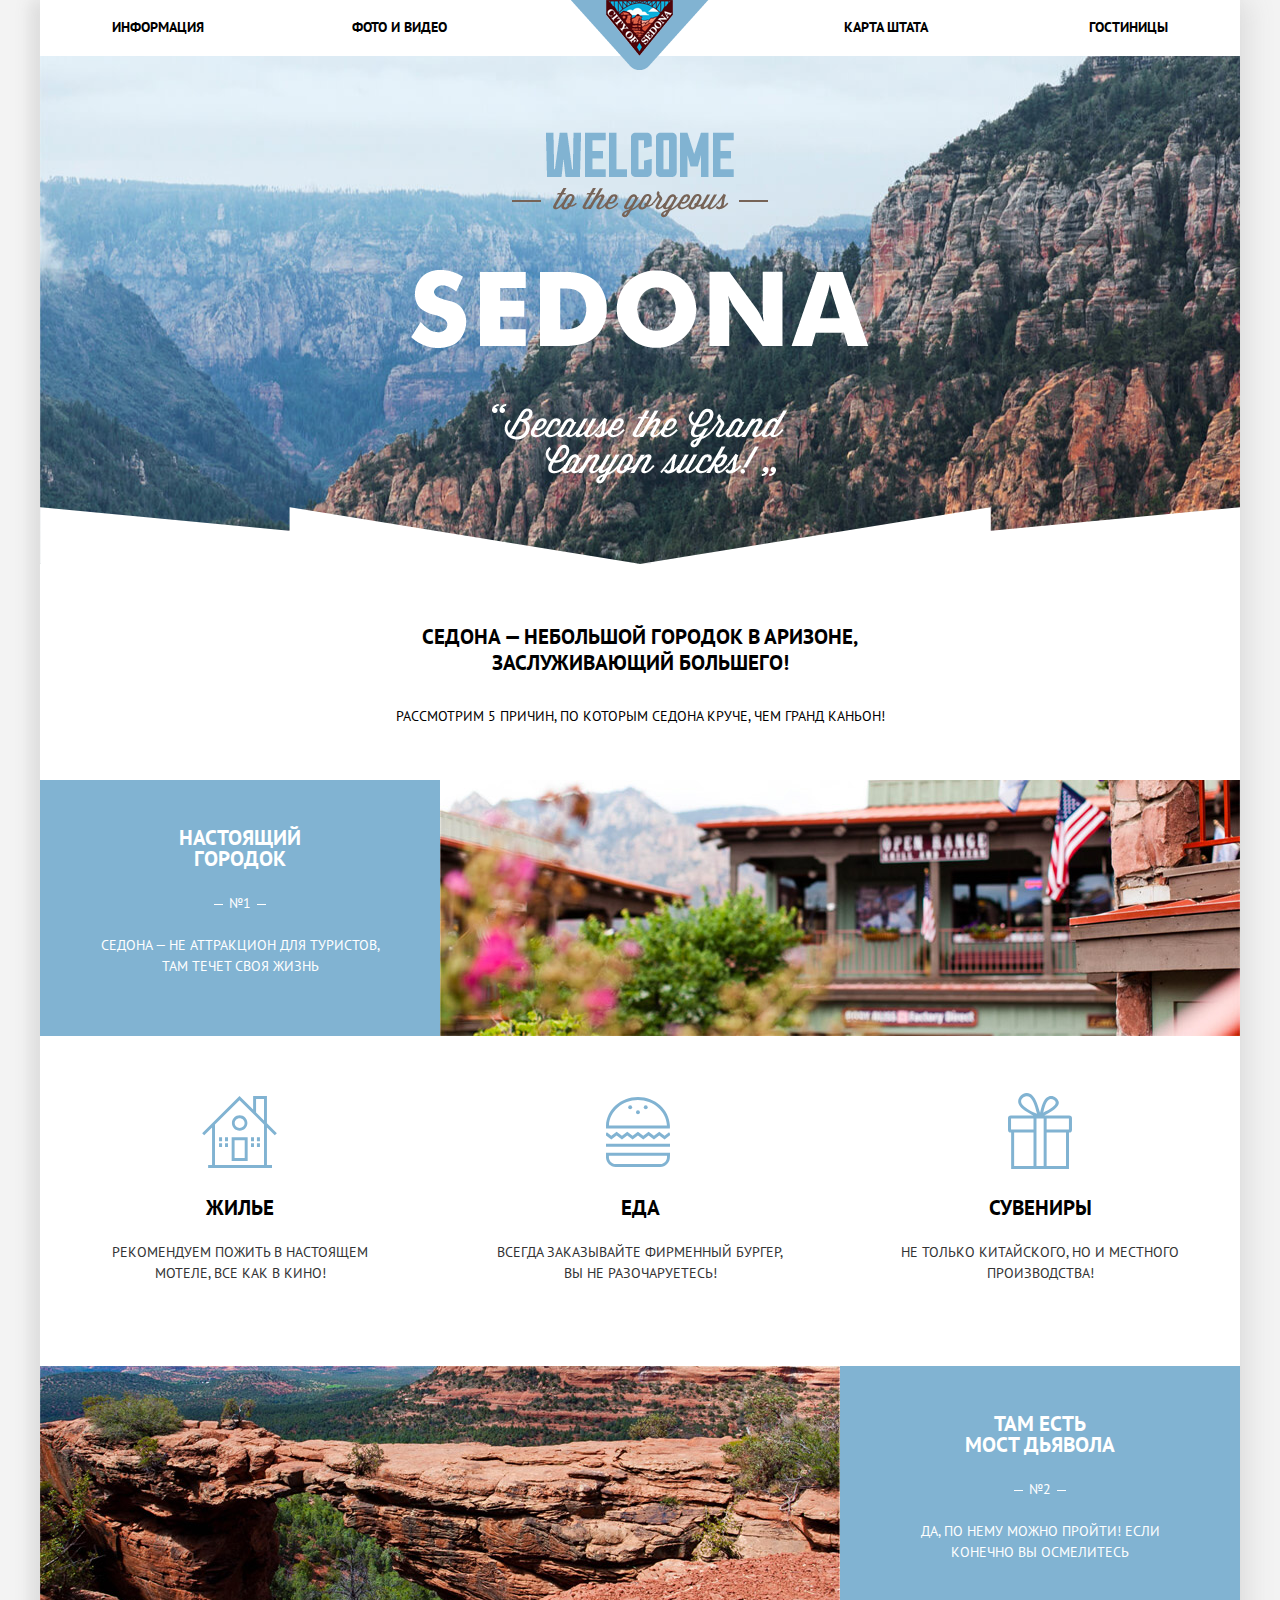
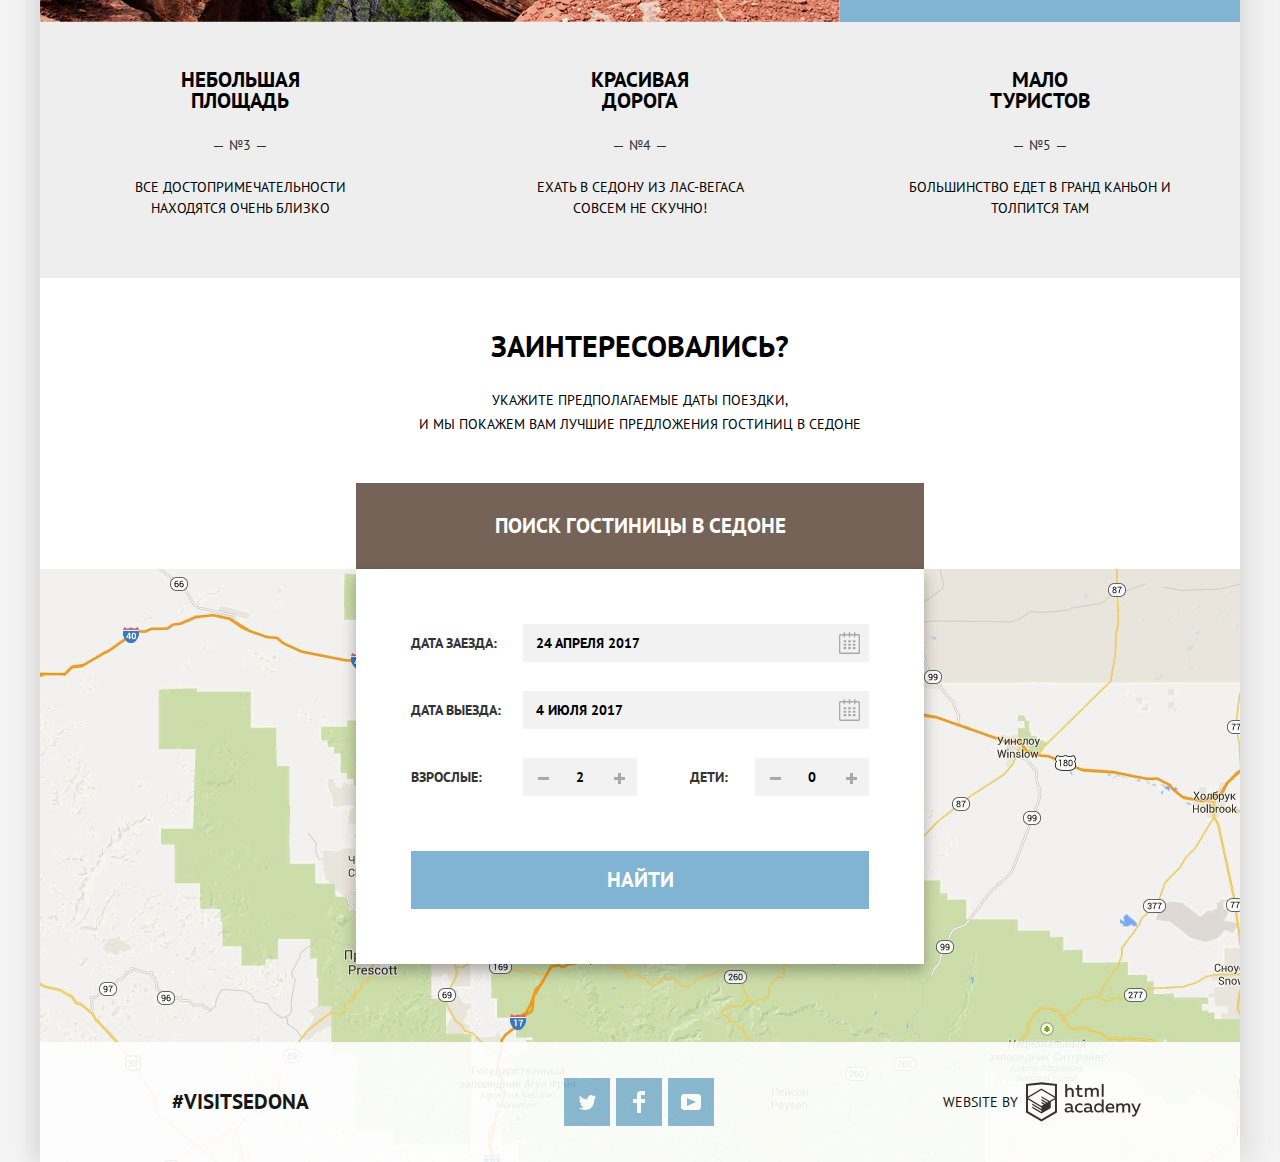
==== commit 7a804f78: "Стилизация завершена" ====
--- a/index.html
+++ b/index.html
@@ -8,12 +8,12 @@
     <title>HTML Academy: Седона</title>
   </head>
   <body>
-<!--
-    <p>Репозиторий создан для обучения на интенсивном онлайн‑курсе «<a href="https://htmlacademy.ru/intensive/htmlcss">Профессиональный HTML и CSS, уровень 1</a>».</p>
--->
+    <!--
+      <p>Репозиторий создан для обучения на интенсивном онлайн‑курсе «<a href="https://htmlacademy.ru/intensive/htmlcss">Профессиональный HTML и CSS, уровень 1</a>».</p>
+  -->
     <div class="page-wrapper">
       <header class="main-section main-header">
-        <img class="index-logo"src="img/index-logo.png" width="138" height="70" alt="City of Sedona">
+        <img class="index-logo" src="img/index-logo.png" width="138" height="70" alt="City of Sedona">
         <nav class="main-navigation">
           <ul class="site-navigation">
             <li><a href="#">Информация</a></li>
@@ -25,6 +25,7 @@
       </header>
       <main class="main-section">
         <section class="index-banner">
+          <h3 class="visually-hidden">Добро пожаловать в Седону</h3>
           <div class="banner-wrapper">
             <img src="img/banner-welcome.png" width="458" height="352" alt="Добро пожаловать в Седону">
           </div>
@@ -43,26 +44,23 @@
               </div>
               <ul class="sub-feature-list">
                 <li class="feature-item sub-feature feature-housing">
-                  <div class="sub-feature-image"></div>
                   <h4>Жилье</h4>
                   <p>Рекомендуем пожить в настоящем мотеле, все как в кино!</p>
                 </li>
                 <li class="feature-item sub-feature feature-food">
-                  <div class="sub-feature-image"></div>
                   <h4>Еда</h4>
                   <p>Всегда заказывайте фирменный бургер, вы не разочаруетесь!</p>
                 </li>
                 <li class="feature-item sub-feature feature-souvenirs">
-                  <div class="sub-feature-image"></div>
                   <h4>Сувениры</h4>
                   <p>Не только китайского, но и местного производства!</p>
                 </li>
               </ul>
             </li>
             <li class="feature-item illustrated">
-              <img class="feature-image" src="img/feature-2.jpg" width="800px" height="256px" alt="Фотография Моста Дьявола">
+              <img class="feature-image" src="img/feature-2.jpg" width="800" height="256" alt="Фотография Моста Дьявола">
               <div class="feature-item-title title-illustrated">
-                <h3>Там есть  Мост Дьявола</h3>
+                <h3>Там есть<br>Мост Дьявола</h3>
                 <span>№2</span>
                 <p>Да, по нему можно пройти! Если конечно вы осмелитесь</p>
               </div>
@@ -87,26 +85,26 @@
         <section class="search-hotels">
           <h2>Заинтересовались?</h2>
           <p>Укажите предполагаемые даты поездки,<br>и мы покажем вам лучшие предложения гостиниц в Cедоне</p>
-          <button class="button-search" name="Поиск гостиницы в Седоне" type="button"  form="search-hotel">Поиск гостиницы в Седоне</button>
+          <button class="button-search" name="Поиск гостиницы в Седоне" type="button" form="search-hotel">Поиск гостиницы в Седоне</button>
           <form class="search-hotels-form" action="https://echo.htmlacademy.ru" method="get" id="search-hotel" name="Поиск гостиницы в Седоне">
             <fieldset class="frame-content">
               <div class="search-item item-date">
                 <label for="arrival-date">Дата заезда:</label>
                 <input id="arrival-date" type="text" value="24 апреля 2017" placeholder="Укажите дату заезда" required>
                 <button class="calendar" type="button">
-                  <svg xmlns="http://www.w3.org/2000/svg" width="21" height="22" viewBox="0 0 21 22">
-                    <path d="M19.251 2.025h-2.845V.648c0-.381-.294-.689-.656-.689-.363 0-.656.308-.656.689v1.377h-3.938V.648c0-.381-.294-.689-.655-.689-.363 0-.657.308-.657.689v1.377H5.906V.648c0-.381-.294-.689-.656-.689-.363 0-.657.308-.657.689v1.377H1.75C.784 2.025 0 2.847 0 3.862v16.302C0 21.179.784 22 1.75 22h17.501c.966 0 1.749-.821 1.749-1.836V3.862c0-1.015-.783-1.837-1.749-1.837zm.437 18.139a.448.448 0 0 1-.437.459H1.75a.45.45 0 0 1-.438-.459V3.862a.45.45 0 0 1 .438-.459h2.844v1.378c0 .381.294.689.657.689.362 0 .656-.308.656-.689V3.403h3.938v1.378c0 .381.294.689.657.689.361 0 .655-.308.655-.689V3.403h3.938v1.378c0 .381.293.689.656.689.362 0 .656-.308.656-.689V3.403h2.845c.241 0 .437.206.437.459v16.302z"/><path d="M4.594 8.225h2.625v2.066H4.594zM4.594 11.668h2.625v2.067H4.594zM4.594 15.112h2.625v2.066H4.594zM9.188 15.112h2.625v2.066H9.188zM9.188 11.668h2.625v2.067H9.188zM9.188 8.225h2.625v2.066H9.188zM13.781 15.112h2.625v2.066h-2.625zM13.781 11.668h2.625v2.067h-2.625zM13.781 8.225h2.625v2.066h-2.625z"/>
-                  </svg>
-                </button>
+                    <svg xmlns="http://www.w3.org/2000/svg" width="21" height="22" viewBox="0 0 21 22">
+                      <path d="M19.251 2.025h-2.845V.648c0-.381-.294-.689-.656-.689-.363 0-.656.308-.656.689v1.377h-3.938V.648c0-.381-.294-.689-.655-.689-.363 0-.657.308-.657.689v1.377H5.906V.648c0-.381-.294-.689-.656-.689-.363 0-.657.308-.657.689v1.377H1.75C.784 2.025 0 2.847 0 3.862v16.302C0 21.179.784 22 1.75 22h17.501c.966 0 1.749-.821 1.749-1.836V3.862c0-1.015-.783-1.837-1.749-1.837zm.437 18.139a.448.448 0 0 1-.437.459H1.75a.45.45 0 0 1-.438-.459V3.862a.45.45 0 0 1 .438-.459h2.844v1.378c0 .381.294.689.657.689.362 0 .656-.308.656-.689V3.403h3.938v1.378c0 .381.294.689.657.689.361 0 .655-.308.655-.689V3.403h3.938v1.378c0 .381.293.689.656.689.362 0 .656-.308.656-.689V3.403h2.845c.241 0 .437.206.437.459v16.302z"/><path d="M4.594 8.225h2.625v2.066H4.594zM4.594 11.668h2.625v2.067H4.594zM4.594 15.112h2.625v2.066H4.594zM9.188 15.112h2.625v2.066H9.188zM9.188 11.668h2.625v2.067H9.188zM9.188 8.225h2.625v2.066H9.188zM13.781 15.112h2.625v2.066h-2.625zM13.781 11.668h2.625v2.067h-2.625zM13.781 8.225h2.625v2.066h-2.625z"/>
+                    </svg>
+                  </button>
               </div>
               <div class="search-item item-date">
                 <label for="date-of-departure">Дата выезда:</label>
                 <input id="date-of-departure" type="text" value="4 июля 2017" placeholder="Укажите дату выезда" required>
                 <button class="calendar" type="button">
-                  <svg xmlns="http://www.w3.org/2000/svg" width="21" height="22" viewBox="0 0 21 22">
-                    <path d="M19.251 2.025h-2.845V.648c0-.381-.294-.689-.656-.689-.363 0-.656.308-.656.689v1.377h-3.938V.648c0-.381-.294-.689-.655-.689-.363 0-.657.308-.657.689v1.377H5.906V.648c0-.381-.294-.689-.656-.689-.363 0-.657.308-.657.689v1.377H1.75C.784 2.025 0 2.847 0 3.862v16.302C0 21.179.784 22 1.75 22h17.501c.966 0 1.749-.821 1.749-1.836V3.862c0-1.015-.783-1.837-1.749-1.837zm.437 18.139a.448.448 0 0 1-.437.459H1.75a.45.45 0 0 1-.438-.459V3.862a.45.45 0 0 1 .438-.459h2.844v1.378c0 .381.294.689.657.689.362 0 .656-.308.656-.689V3.403h3.938v1.378c0 .381.294.689.657.689.361 0 .655-.308.655-.689V3.403h3.938v1.378c0 .381.293.689.656.689.362 0 .656-.308.656-.689V3.403h2.845c.241 0 .437.206.437.459v16.302z"/><path d="M4.594 8.225h2.625v2.066H4.594zM4.594 11.668h2.625v2.067H4.594zM4.594 15.112h2.625v2.066H4.594zM9.188 15.112h2.625v2.066H9.188zM9.188 11.668h2.625v2.067H9.188zM9.188 8.225h2.625v2.066H9.188zM13.781 15.112h2.625v2.066h-2.625zM13.781 11.668h2.625v2.067h-2.625zM13.781 8.225h2.625v2.066h-2.625z"/>
-                  </svg>
-                </button>
+                    <svg xmlns="http://www.w3.org/2000/svg" width="21" height="22" viewBox="0 0 21 22">
+                      <path d="M19.251 2.025h-2.845V.648c0-.381-.294-.689-.656-.689-.363 0-.656.308-.656.689v1.377h-3.938V.648c0-.381-.294-.689-.655-.689-.363 0-.657.308-.657.689v1.377H5.906V.648c0-.381-.294-.689-.656-.689-.363 0-.657.308-.657.689v1.377H1.75C.784 2.025 0 2.847 0 3.862v16.302C0 21.179.784 22 1.75 22h17.501c.966 0 1.749-.821 1.749-1.836V3.862c0-1.015-.783-1.837-1.749-1.837zm.437 18.139a.448.448 0 0 1-.437.459H1.75a.45.45 0 0 1-.438-.459V3.862a.45.45 0 0 1 .438-.459h2.844v1.378c0 .381.294.689.657.689.362 0 .656-.308.656-.689V3.403h3.938v1.378c0 .381.294.689.657.689.361 0 .655-.308.655-.689V3.403h3.938v1.378c0 .381.293.689.656.689.362 0 .656-.308.656-.689V3.403h2.845c.241 0 .437.206.437.459v16.302z"/><path d="M4.594 8.225h2.625v2.066H4.594zM4.594 11.668h2.625v2.067H4.594zM4.594 15.112h2.625v2.066H4.594zM9.188 15.112h2.625v2.066H9.188zM9.188 11.668h2.625v2.067H9.188zM9.188 8.225h2.625v2.066H9.188zM13.781 15.112h2.625v2.066h-2.625zM13.781 11.668h2.625v2.067h-2.625zM13.781 8.225h2.625v2.066h-2.625z"/>
+                    </svg>
+                  </button>
               </div>
               <div class="search-item">
                 <div class="item-number">
@@ -121,56 +119,59 @@
                   <label for="children">Дети:</label>
                   <div class="about-number children-number">
                     <button class="minus-button" type="button">minus</button>
-                    <input id="children"  type="text" value="0" placeholder="0">
+                    <input id="children" type="text" value="0" placeholder="0">
                     <button class="plus-button" type="button">plus</button>
                   </div>
                 </div>
               </div>
-              <button class="button" type="submit">Найти</button>
+              <button class="button-search" type="submit">Найти</button>
             </fieldset>
           </form>
         </section>
-        <img src="img/index-map.jpg" width="inherit" height="473px" alt="Расположение Седоны на карте">
+        <section class="main-section section-map">
+          <h3 class="visually-hidden">Расположение Седоны на карте</h3>
+          <img class="map" src="img/index-map.jpg" width="1200" height="593" alt="Расположение Седоны на карте">
+        </section>
       </main>
-      <footer class="main-section main-footer">
+      <footer class="main-section main-footer index-footer">
         <b class="footer-hashtag">#visitsedona</b>
         <div class="footer-social">
           <ul>
             <li>
               <a class="social-button" href="#">
-                <span class="visually-hidden">Твиттер</span>
-                <svg xmlns="http://www.w3.org/2000/svg" xmlns:xlink="http://www.w3.org/1999/xlink" width="17" height="15" viewBox="0 0 17 15">
-                  <path fill="#FFF" d="M10.95.144c1.685-.496 2.984.27 3.577 1.179.673-.231 1.331-.481 2.011-.708a2.345 2.345 0 0 1-.857 1.768c.685.17 1.304-.491 1.304-.491-.169 1-1.006 1.788-1.563 2.024-.231 6.75-3.175 11.217-10.077 11.082h-.446c-.41 0-4.164-.46-4.898-1.887 2.271.196 3.893-.422 4.693-1.177-.96-.3-2.679-.477-2.979-2.95.349.106.564.228 1.19.119C1.705 8.247.374 7.53.448 5.33c.285.328 1.067.536 1.34.472C1.085 5.561-.182 2.442.894.85c1.818 1.854 3.735 3.606 7.152 3.773C8.254 2.33 9.183.793 10.95.144z"/>
-                </svg>
-              </a>
+                  <span class="visually-hidden">Твиттер</span>
+                  <svg xmlns="http://www.w3.org/2000/svg" xmlns:xlink="http://www.w3.org/1999/xlink" width="17" height="15" viewBox="0 0 17 15">
+                    <path fill="#FFF" d="M10.95.144c1.685-.496 2.984.27 3.577 1.179.673-.231 1.331-.481 2.011-.708a2.345 2.345 0 0 1-.857 1.768c.685.17 1.304-.491 1.304-.491-.169 1-1.006 1.788-1.563 2.024-.231 6.75-3.175 11.217-10.077 11.082h-.446c-.41 0-4.164-.46-4.898-1.887 2.271.196 3.893-.422 4.693-1.177-.96-.3-2.679-.477-2.979-2.95.349.106.564.228 1.19.119C1.705 8.247.374 7.53.448 5.33c.285.328 1.067.536 1.34.472C1.085 5.561-.182 2.442.894.85c1.818 1.854 3.735 3.606 7.152 3.773C8.254 2.33 9.183.793 10.95.144z"/>
+                  </svg>
+                </a>
             </li>
             <li>
               <a class="social-button" href="#">
-                <span class="visually-hidden">Фейсбук</span>
-                <svg xmlns="http://www.w3.org/2000/svg" width="12" height="22" viewBox="0 0 12 22">
-                  <path fill="#FFF" d="M12 4V0H8a4 4 0 0 0-4 4v4H0v4h4v10h4V12h4V8H8V4h4z"/>
-                </svg>
-              </a>
+                  <span class="visually-hidden">Фейсбук</span>
+                  <svg xmlns="http://www.w3.org/2000/svg" width="12" height="22" viewBox="0 0 12 22">
+                    <path fill="#FFF" d="M12 4V0H8a4 4 0 0 0-4 4v4H0v4h4v10h4V12h4V8H8V4h4z"/>
+                  </svg>
+                </a>
             </li>
             <li>
               <a class="social-button" href="#">
-                <span class="visually-hidden">Ютуб</span>
-                <svg xmlns="http://www.w3.org/2000/svg" xmlns:xlink="http://www.w3.org/1999/xlink" width="20" height="16" viewBox="0 0 20 16">
-                  <path fill="#FFF" d="M17 0H3C1.35 0 0 1.35 0 3v10c0 1.65 1.35 3 3 3h14c1.65 0 3-1.35 3-3V3c0-1.65-1.35-3-3-3zM6.027 11.998V4.002L15.014 8l-8.987 3.998z"/>
-                </svg>
-              </a>
+                  <span class="visually-hidden">Ютуб</span>
+                  <svg xmlns="http://www.w3.org/2000/svg" xmlns:xlink="http://www.w3.org/1999/xlink" width="20" height="16" viewBox="0 0 20 16">
+                    <path fill="#FFF" d="M17 0H3C1.35 0 0 1.35 0 3v10c0 1.65 1.35 3 3 3h14c1.65 0 3-1.35 3-3V3c0-1.65-1.35-3-3-3zM6.027 11.998V4.002L15.014 8l-8.987 3.998z"/>
+                  </svg>
+                </a>
             </li>
           </ul>
         </div>
         <div class="footer-copyright">
-          <a class="copyright-button" href="#">
-            <span class="website-by">Website by</span>
-            <span class="visually-hidden">HTML Академия</span>
-            <svg id="Layer_1" data-name="Layer 1" xmlns="http://www.w3.org/2000/svg" height="40px" viewBox="0 0 108.08 36.85">
-              <title>logo-htmlacademy-small1</title>
-              <path d="M44.61,26.88a2,2,0,0,0,.55-0.1v1.33a3.25,3.25,0,0,1-1.18.21,1.67,1.67,0,0,1-1.67-1,4.84,4.84,0,0,1-3.14,1.08c-1.51,0-2.91-.83-2.91-2.55,0-2.13,2-2.79,3.71-2.79a11.08,11.08,0,0,1,2.17.25v-0.3c0-1-.76-1.77-2.19-1.77a7.42,7.42,0,0,0-3,.64v-1.7a10.21,10.21,0,0,1,3.19-.55c2.36,0,3.81,1.12,3.81,3.65v3a0.54,0.54,0,0,0,.49.59h0.17Zm-6.44-1.13A1.35,1.35,0,0,0,39.63,27h0.11a3.39,3.39,0,0,0,2.41-1V24.58a9.72,9.72,0,0,0-1.81-.21c-1,0-2.16.33-2.16,1.38h0Zm12.36-6.11a5,5,0,0,1,2.57.64V22a4.08,4.08,0,0,0-2.3-.7,2.75,2.75,0,1,0,0,5.49,5,5,0,0,0,2.43-.64v1.71a6.27,6.27,0,0,1-2.76.57A4.21,4.21,0,0,1,46,24.51q0-.21,0-0.41a4.32,4.32,0,0,1,4.18-4.46h0.38Zm12.17,7.24a2,2,0,0,0,.55-0.1v1.33a3.25,3.25,0,0,1-1.18.21,1.67,1.67,0,0,1-1.67-1,4.84,4.84,0,0,1-3.14,1.08c-1.51,0-2.91-.83-2.91-2.55,0-2.13,2-2.79,3.71-2.79a11.08,11.08,0,0,1,2.17.25v-0.3c0-1-.76-1.77-2.19-1.77a7.42,7.42,0,0,0-3,.64v-1.7a10.21,10.21,0,0,1,3.19-.55c2.36,0,3.81,1.12,3.81,3.65v3a0.54,0.54,0,0,0,.49.59h0.17Zm-6.44-1.13A1.35,1.35,0,0,0,57.73,27h0.11a3.39,3.39,0,0,0,2.41-1V24.58a9.72,9.72,0,0,0-1.81-.21c-1.06,0-2.16.33-2.16,1.38h0ZM73,16V28.2H71.35V26.88a3.88,3.88,0,0,1-3.19,1.54,4.4,4.4,0,0,1,0-8.78,3.81,3.81,0,0,1,3,1.3V16H73Zm-4.53,5.22a2.76,2.76,0,1,0,0,5.52A2.86,2.86,0,0,0,71.15,25V23A2.91,2.91,0,0,0,68.49,21.27ZM79,19.64c3.31,0,4.46,2.68,3.92,5.09H76.7c0.21,1.5,1.67,2.11,3.19,2.11a6.11,6.11,0,0,0,2.64-.59v1.6a7.14,7.14,0,0,1-3,.57C77,28.42,74.78,27,74.78,24a4.18,4.18,0,0,1,4-4.39H79Zm0.09,1.54a2.28,2.28,0,0,0-2.44,2.1v0.06H81.3A2,2,0,0,0,79.13,21.18Zm5.73,7V19.87h1.65v1a3.81,3.81,0,0,1,2.78-1.27A2.86,2.86,0,0,1,91.89,21a4.12,4.12,0,0,1,2.91-1.33A3.06,3.06,0,0,1,98,23V28.2h-1.9V23.05a1.59,1.59,0,0,0-1.42-1.75H94.42a2.8,2.8,0,0,0-2.07,1.12V28.2h-1.9V23.05A1.59,1.59,0,0,0,89,21.31H88.8a3,3,0,0,0-2.21,1.29v5.63H84.86Zm21.31-8.33h1.9l-3.91,9.46c-0.9,2.17-2.09,2.86-3.35,2.86a4.76,4.76,0,0,1-1.1-.14V30.46a2.86,2.86,0,0,0,.85.12c0.9,0,1.58-.64,2.07-1.9l0.17-.42-4-8.4h2l2.86,6.29ZM38.73,1.46V6.22a3.81,3.81,0,0,1,2.7-1.14,3.25,3.25,0,0,1,3.44,3.4v5.15H43V8.72a1.81,1.81,0,0,0-1.61-2h-0.3a2.93,2.93,0,0,0-2.32,1.39v5.52h-1.9V1.46h1.9ZM49.94,2.31v3h3V6.91h-3v3.81c0,1.1.5,1.46,1.58,1.46a4.49,4.49,0,0,0,1.69-.33v1.6A6.8,6.8,0,0,1,51,13.8a2.55,2.55,0,0,1-2.86-2.74V6.89H46.58V5.26h1.5V2.74Zm5.4,11.31V5.28H57v1A3.81,3.81,0,0,1,59.77,5a2.86,2.86,0,0,1,2.6,1.33A4.12,4.12,0,0,1,65.28,5,3.06,3.06,0,0,1,68.44,8.4v5.21h-1.9V8.46a1.59,1.59,0,0,0-1.42-1.75H64.89a2.8,2.8,0,0,0-2.07,1.12v5.78h-1.9V8.46A1.59,1.59,0,0,0,59.5,6.71H59.27A3,3,0,0,0,57.06,8v5.63H55.34ZM71.17,1.45H73V13.6H71.17V1.45ZM14.71,0H14.55L0,1.54V28.21l14.55,8.66,14.55-8.66V1.54Zm12.5,27.1L14.55,34.64,1.9,27.12V16.18l12.59,7.5V25L5.86,19.9v1.31l8.68,5.21v1.39L5.87,22.65V24l8.68,5.21,8.75-5.24V18.31L27.2,16V27.12Zm0-12.53-3.48,2-1.6,1L14.51,13v1.31L21,18.23H21l-0.14.09-1,.54-5.37-3.2V17l4.24,2.52-1,.67-3.2-1.9v1.31l2.1,1.24L14.5,22.1,2,14.65,14.51,7.11Zm0-1.32L14.49,5.76,1.91,13.25v-10L14.56,1.92,27.21,3.25v10h0Z" transform="translate(0 -0.02)" fill="#231f20"/>
-            </svg>
-          </a>
+          <a class="copyright-button" href="https://htmlacademy.ru/intensive/htmlcss">
+              <span class="website-by">Website by</span>
+              <span class="visually-hidden">HTML Академия</span>
+              <svg id="Layer_1" data-name="Layer 1" xmlns="http://www.w3.org/2000/svg" height="42" width="115" viewBox="0 0 108.08 36.85">
+                <title>logo-htmlacademy-small</title>
+                <path d="M44.61,26.88a2,2,0,0,0,.55-0.1v1.33a3.25,3.25,0,0,1-1.18.21,1.67,1.67,0,0,1-1.67-1,4.84,4.84,0,0,1-3.14,1.08c-1.51,0-2.91-.83-2.91-2.55,0-2.13,2-2.79,3.71-2.79a11.08,11.08,0,0,1,2.17.25v-0.3c0-1-.76-1.77-2.19-1.77a7.42,7.42,0,0,0-3,.64v-1.7a10.21,10.21,0,0,1,3.19-.55c2.36,0,3.81,1.12,3.81,3.65v3a0.54,0.54,0,0,0,.49.59h0.17Zm-6.44-1.13A1.35,1.35,0,0,0,39.63,27h0.11a3.39,3.39,0,0,0,2.41-1V24.58a9.72,9.72,0,0,0-1.81-.21c-1,0-2.16.33-2.16,1.38h0Zm12.36-6.11a5,5,0,0,1,2.57.64V22a4.08,4.08,0,0,0-2.3-.7,2.75,2.75,0,1,0,0,5.49,5,5,0,0,0,2.43-.64v1.71a6.27,6.27,0,0,1-2.76.57A4.21,4.21,0,0,1,46,24.51q0-.21,0-0.41a4.32,4.32,0,0,1,4.18-4.46h0.38Zm12.17,7.24a2,2,0,0,0,.55-0.1v1.33a3.25,3.25,0,0,1-1.18.21,1.67,1.67,0,0,1-1.67-1,4.84,4.84,0,0,1-3.14,1.08c-1.51,0-2.91-.83-2.91-2.55,0-2.13,2-2.79,3.71-2.79a11.08,11.08,0,0,1,2.17.25v-0.3c0-1-.76-1.77-2.19-1.77a7.42,7.42,0,0,0-3,.64v-1.7a10.21,10.21,0,0,1,3.19-.55c2.36,0,3.81,1.12,3.81,3.65v3a0.54,0.54,0,0,0,.49.59h0.17Zm-6.44-1.13A1.35,1.35,0,0,0,57.73,27h0.11a3.39,3.39,0,0,0,2.41-1V24.58a9.72,9.72,0,0,0-1.81-.21c-1.06,0-2.16.33-2.16,1.38h0ZM73,16V28.2H71.35V26.88a3.88,3.88,0,0,1-3.19,1.54,4.4,4.4,0,0,1,0-8.78,3.81,3.81,0,0,1,3,1.3V16H73Zm-4.53,5.22a2.76,2.76,0,1,0,0,5.52A2.86,2.86,0,0,0,71.15,25V23A2.91,2.91,0,0,0,68.49,21.27ZM79,19.64c3.31,0,4.46,2.68,3.92,5.09H76.7c0.21,1.5,1.67,2.11,3.19,2.11a6.11,6.11,0,0,0,2.64-.59v1.6a7.14,7.14,0,0,1-3,.57C77,28.42,74.78,27,74.78,24a4.18,4.18,0,0,1,4-4.39H79Zm0.09,1.54a2.28,2.28,0,0,0-2.44,2.1v0.06H81.3A2,2,0,0,0,79.13,21.18Zm5.73,7V19.87h1.65v1a3.81,3.81,0,0,1,2.78-1.27A2.86,2.86,0,0,1,91.89,21a4.12,4.12,0,0,1,2.91-1.33A3.06,3.06,0,0,1,98,23V28.2h-1.9V23.05a1.59,1.59,0,0,0-1.42-1.75H94.42a2.8,2.8,0,0,0-2.07,1.12V28.2h-1.9V23.05A1.59,1.59,0,0,0,89,21.31H88.8a3,3,0,0,0-2.21,1.29v5.63H84.86Zm21.31-8.33h1.9l-3.91,9.46c-0.9,2.17-2.09,2.86-3.35,2.86a4.76,4.76,0,0,1-1.1-.14V30.46a2.86,2.86,0,0,0,.85.12c0.9,0,1.58-.64,2.07-1.9l0.17-.42-4-8.4h2l2.86,6.29ZM38.73,1.46V6.22a3.81,3.81,0,0,1,2.7-1.14,3.25,3.25,0,0,1,3.44,3.4v5.15H43V8.72a1.81,1.81,0,0,0-1.61-2h-0.3a2.93,2.93,0,0,0-2.32,1.39v5.52h-1.9V1.46h1.9ZM49.94,2.31v3h3V6.91h-3v3.81c0,1.1.5,1.46,1.58,1.46a4.49,4.49,0,0,0,1.69-.33v1.6A6.8,6.8,0,0,1,51,13.8a2.55,2.55,0,0,1-2.86-2.74V6.89H46.58V5.26h1.5V2.74Zm5.4,11.31V5.28H57v1A3.81,3.81,0,0,1,59.77,5a2.86,2.86,0,0,1,2.6,1.33A4.12,4.12,0,0,1,65.28,5,3.06,3.06,0,0,1,68.44,8.4v5.21h-1.9V8.46a1.59,1.59,0,0,0-1.42-1.75H64.89a2.8,2.8,0,0,0-2.07,1.12v5.78h-1.9V8.46A1.59,1.59,0,0,0,59.5,6.71H59.27A3,3,0,0,0,57.06,8v5.63H55.34ZM71.17,1.45H73V13.6H71.17V1.45ZM14.71,0H14.55L0,1.54V28.21l14.55,8.66,14.55-8.66V1.54Zm12.5,27.1L14.55,34.64,1.9,27.12V16.18l12.59,7.5V25L5.86,19.9v1.31l8.68,5.21v1.39L5.87,22.65V24l8.68,5.21,8.75-5.24V18.31L27.2,16V27.12Zm0-12.53-3.48,2-1.6,1L14.51,13v1.31L21,18.23H21l-0.14.09-1,.54-5.37-3.2V17l4.24,2.52-1,.67-3.2-1.9v1.31l2.1,1.24L14.5,22.1,2,14.65,14.51,7.11Zm0-1.32L14.49,5.76,1.91,13.25v-10L14.56,1.92,27.21,3.25v10h0Z" transform="translate(0 -0.02)" fill="#231f20"/>
+              </svg>
+            </a>
         </div>
       </footer>
     </div>
--- a/css/style.css
+++ b/css/style.css
@@ -1,11 +1,14 @@
 body {
-font-family: "PT Sans", "Arial", sans-serif;
-text-transform: uppercase;
-font-size: 14px;
-line-height: 21px;
-color: #333333;
-font-weight: normal;
-}
+  font-family: 'PT Sans', 'Arial', sans-serif;
+  font-size: 14px;
+  font-weight: normal;
+  line-height: 21px;
+  position: relative;
+  text-transform: uppercase;
+  color: #333;
+  background-color: #f3f3f3;
+}
+
 .visually-hidden {
   position: absolute;
   clip: rect(0 0 0 0);
@@ -13,90 +16,111 @@
   height: 1px;
   margin: -1px;
 }
+
 .page-wrapper {
   width: 1200px;
   margin: 0 auto;
+  background-color: #fff;
   box-shadow: -10px 0 15px #dedede, 10px 0 25px #dedede;
-  background-color: #ffffff;
-}
+}
+
 .main-section {
-  position: relative;
   display: block;
+  box-sizing: border-box;
   width: 1200px;
   margin: 0 auto;
-  box-sizing: border-box;
-}
+}
+
 /* Шапка сайта*/
 
 .main-header {
-position: relative;
-}
+  position: relative;
+}
+
 .index-logo {
   position: absolute;
-  top: 5px;
+  z-index: 10;
+  top: 0;
   left: 50%;
+  width: 138px;
+  height: 70px;
   margin-left: -69px;
-  z-index: 10;
-  width: 138;
-  height: 70;
-}
+}
+
 .main-header .main-navigation {
   margin: 0 72px;
 }
+
 .main-header .site-navigation {
   display: flex;
+  margin: 0;
+  padding: 0;
   flex-wrap: wrap;
-  justify-content: flex-start;
-  margin: 0;
-  padding: 0;
-}
+}
+
 .site-navigation li {
+  box-sizing: border-box;
+  width: 240px;
+  padding-top: 14px;
+  padding-right: 5px;
+  padding-bottom: 16px;
+  padding-left: 5px;
   list-style-type: none;
-  padding: 15px 5px;
-  width: 240px;
-  box-sizing: border-box;
-}
-.site-navigation li:nth-child(1),
-.site-navigation li:nth-child(2) {
+}
+
+.site-navigation li:nth-child(1), .site-navigation li:nth-child(2) {
   padding-left: 0;
   text-align: left;
+}
+
+.site-navigation li:nth-child(2) {
   margin-right: auto;
-}
-.site-navigation li:nth-child(3),
-.site-navigation li:nth-child(4) {
+  padding-right: 25px;
+}
+
+.site-navigation li:nth-child(3), .site-navigation li:nth-child(4) {
   padding-right: 0;
   text-align: right;
+}
+
+.site-navigation li:nth-child(3) {
   margin-left: auto;
-}
+  padding-left: 25px;
+}
+
 .site-navigation a {
-text-decoration: none;
-font-weight:  bold;
-font-size: 14px;
-line-height: 26px;
-color: #000000;
-text-transform: uppercase;
-}
-.site-navigation a:hover,
-.site-navigation a:focus {
+  font-size: 14px;
+  font-weight: bold;
+  line-height: 26px;
+  text-decoration: none;
+  text-transform: uppercase;
+  color: #000;
+}
+
+.site-navigation a:hover, .site-navigation a:focus {
   color: #81b3d2;
 }
+
 .site-navigation a:active {
-color: #000000;
-opacity: 0.3;
+  opacity: .3;
+  color: #000;
 }
 
 /* Баннер на главной */
+
 .index-banner {
   position: relative;
   margin-bottom: 60px;
 }
+
 .index-banner .banner-wrapper {
-  background: #3f5f73 url("../img/index-background.jpg");
+  width: 100%;
+  height: 508px;
+  background: #3f5f73 url('../img/index-background.jpg');
   background-repeat: no-repeat;
   background-position: 50% 21%;
-  width: 100%;
-  height: 508px;
-}
+}
+
 .index-banner img {
   display: block;
   width: 458px;
@@ -104,887 +128,1018 @@
   margin: 0 auto;
   padding: 76px;
 }
+
 .index-banner .banner-mask {
+  position: absolute;
+  z-index: 5;
+  bottom: 0;
   width: 100%;
   height: 57px;
-  background: url("../img/mask-max.png");
+  background: url('../img/mask-max.png');
   background-repeat: no-repeat;
   background-position: center;
-  position: absolute;
-  bottom: 0;
-  z-index: 5;
 }
 
 /* Заголовок */
+
 .features {
+  margin-bottom: 50px;
   text-align: center;
-  margin-bottom: 50px;
-}
-.features  h1 {
+}
+
+.features h1 {
   font-size: 21px;
   line-height: 26px;
-  color: #000000;
-  margin: 0;
-  margin-bottom: 28px;
-  padding: 0;
-}
-.features  p {
+  margin: 0;
+  margin-bottom: 27px;
+  padding: 0;
+  color: #000;
+}
+
+.features p {
   font-size: 14px;
   line-height: 26px;
-  color: #000000;
-  margin: 0;
-  margin-bottom: 52px;
-  padding: 0;
+  margin: 0;
+  margin-bottom: 51px;
+  padding: 0;
+  color: #000;
 }
 
 /* Причины */
+
 .feature-list, .feature-list .illustrated {
-display: flex;
-flex-wrap: wrap;
-}
+  display: flex;
+  flex-wrap: wrap;
+}
+
 .sub-feature-list {
   display: flex;
 }
-.feature-list,
-.sub-feature-list,
-.feature-list li,
-.sub-feature-list li {
+
+.feature-list, .sub-feature-list, .feature-list li, .sub-feature-list li {
+  margin: 0;
+  padding: 0;
   list-style-type: none;
-  margin: 0;
-  padding: 0;
-}
+}
+
 .illustrated {
   display: flex;
   background-color: #81b3d2;
 }
-.illustrated:nth-child(2n+1){
+
+.illustrated:nth-child(2n+1) {
   flex-direction: row-reverse;
 }
+
 .feature-item {
   text-align: center;
 }
+
 .sub-feature {
-  background-color: #ffffff;
   width: 400px;
-}
-.feature-list > li:nth-last-child(-n+3) {
-  background-color: #eeeeee;
+  background-color: #fff;
+}
+
+.feature-list>li:nth-last-child(-n+3) {
   width: 400px;
   min-height: 256px;
-}
+  background-color: #eee;
+}
+
 .feature-item-title {
   width: 400px;
   min-height: 256px;
 }
+
 /*Стилизация текста в причинах*/
-.feature-item h3,
-.feature-item-title h3 {
-  margin-top: 44px;
+
+.feature-item h3, .feature-item-title h3 {
+  font-size: 21px;
+  font-weight: bold;
+  line-height: 21px;
+  margin-top: 47px;
   margin-bottom: 24px;
   padding: 0 124px;
-  font-size: 21px;
+  color: #000;
+}
+
+.feature-item span {
+  font-size: 14px;
+  font-weight: normal;
   line-height: 21px;
-  font-weight: bold;
-  color: #000000;
-}
-.feature-item span {
   display: block;
-  margin-bottom: 23px;
-  padding: 0;
-  font-size: 14px;
+  margin-bottom: 21px;
+  padding: 0;
+  color: #333;
+}
+
+.feature-item span::before, .feature-item span::after {
+  position: relative;
+  display: inline-block;
+  width: 9px;
+  height: 1px;
+  content: '';
+  vertical-align: middle;
+  background-color: #333;
+}
+
+.title-illustrated span::before, .title-illustrated span::after {
+  background-color: #fff;
+}
+
+.feature-item span::before {
+  left: -6px;
+  margin-left: -100%;
+}
+
+.feature-item span::after {
+  right: -6px;
+  margin-right: -100%;
+}
+
+.feature-item p, .feature-item-title p {
   line-height: 21px;
-  font-weight: normal;
-  color: #333333;
-}
-.feature-item span::before,
-.feature-item span::after {
-  content: "";
-  display: inline-block;
-  vertical-align: middle;
-  width: 10px;
-  height: 1px;
-  background-color: #333333;
-  position: relative;
-}
-.title-illustrated span::before,
-.title-illustrated span::after {
-  background-color: #ffffff;
-}
-.feature-item span::before {
-  margin-left: -100%;
-  left: -4px;
-}
-.feature-item span::after {
-  margin-right: -100%;
-  right: -4px;
-}
-.feature-item p,
-.feature-item-title p {
-  padding: 0 60px;
-  line-height: 21px;
-}
-.title-illustrated h3,
-.title-illustrated span,
-.title-illustrated p {
-  color: #ffffff;
+  padding: 0 49px;
+}
+
+li:nth-last-child(-n+3).feature-item-title p {
+  padding: 0 69px;
+}
+
+.title-illustrated h3, .title-illustrated span, .title-illustrated p {
+  color: #fff;
 }
 
 /*Стилизация вложенного списка*/
+
 .sub-feature-list .feature-item {
   position: relative;
   margin: 0;
   padding: 0;
-  padding-top: 160px;
-}
+  padding-top: 161px;
+}
+
 .sub-feature h4 {
+  font-size: 21px;
+  font-weight: bold;
+  line-height: 21px;
   display: block;
   margin: 0;
-  margin-bottom: 20px;
-  font-size: 21px;
-  line-height: 24px;
-  font-weight: bold;
-  background-color: #ffffff;
-  color: #000000;
-}
+  margin-bottom: 24px;
+  color: #000;
+  background-color: #fff;
+}
+
 .sub-feature p {
-  margin: 0;
-  margin-bottom: 85px;
+  font-size: 14px;
+  font-weight: normal;
+  line-height: 21px;
+  margin: 0;
+  margin-bottom: 82px;
   padding: 0 55px;
-  font-size: 14px;
-  line-height: 21px;
-  font-weight: normal;
-  background-color: #ffffff;
-  color: #333333;
-}
-.sub-feature-list .feature-housing::before,
-.sub-feature-list .feature-food::before,
-.sub-feature-list .feature-souvenirs::before  {
-  content: "";
-  position: absolute;
-  top: 57px;
+  color: #333;
+  background-color: #fff;
+}
+
+.sub-feature-list .feature-housing::before, .sub-feature-list .feature-food::before, .sub-feature-list .feature-souvenirs::before {
+  position: absolute;
+  bottom: 197px;
   left: 50%;
-}
+  content: '';
+}
+
 .sub-feature-list .feature-housing::before {
-  background: url("../img/icon-1.svg")no-repeat center;
   width: 77px;
   height: 75px;
-  margin-left: -38px;
-}
+  margin-left: -39px;
+  background: url('../img/icon-1.svg')no-repeat center;
+}
+
 .sub-feature-list .feature-food::before {
-  background: url("../img/icon-2.svg")no-repeat center;
   width: 64px;
   height: 75px;
+  margin-left: -34px;
+  background: url('../img/icon-2.svg')no-repeat center;
+}
+
+.sub-feature-list .feature-souvenirs::before {
+  width: 64px;
+  height: 76px;
   margin-left: -32px;
-}
-.sub-feature-list .feature-souvenirs::before {
-  background: url("../img/icon-3.svg")no-repeat center;
-  width: 75px;
-  height: 77px;
-  margin-left: -37px;
+  background: url('../img/icon-3.svg')no-repeat center;
 }
 
 /*Стилизация заголовка и подписи к форме*/
+
 .search-hotels {
-    text-align: center;
-    width: 568px;
-    margin: 0 auto;
-}
-.search-hotels  h2 {
+  width: 568px;
+  margin: 0 auto;
+  text-align: center;
+}
+
+.search-hotels h2 {
   font-size: 30px;
   line-height: 36px;
-  color: #000000;
-  margin: 0;
-  margin-bottom: 23px;
-  padding: 0;
-}
-.search-hotels p{
+  margin: 0;
+  margin-bottom: 24px;
+  padding: 0;
+  color: #000;
+}
+
+.search-hotels p {
   font-size: 14px;
   line-height: 24px;
-  color: #000000;
-  margin: 0;
-  margin-bottom: 48px;
+  margin: 0;
+  margin-bottom: 47px;
+  color: #000;
 }
 
 /*Стилизация формы - кнопка открытия/закрытия формы*/
+
 .button-search {
+  font-size: 21px;
+  font-weight: bold;
+  line-height: 26px;
   display: block;
+  box-sizing: border-box;
   width: inherit;
   min-height: 86px;
   margin: 0 auto;
   padding: 10px 30px;
-
-  font-size: 21px;
-  font-weight: bold;
-  line-height: 26px;
   text-align: center;
-  color: #ffffff;
   vertical-align: middle;
   text-transform: uppercase;
-  box-sizing: border-box;
-
+  color: #fff;
+  border: none;
   background-color: #766357;
-  border: none;
-}
-.button-search:hover,
-.button-search:focus {
+}
+
+.button-search:hover, .button-search:focus {
   background-color: #604e43;
 }
+
 .button-search:active {
   color: #928a85;
   background-color: #604e43;
 }
 
 /*Стилизация формы*/
+
 .search-hotels-form {
-position: absolute;
-z-index: 30;
-display: flex;
-flex-wrap: wrap;
-flex-direction: column;
-width: inherit;
-box-sizing: border-box;
-min-height: 395px;
-padding: 55px;
-text-align: left;
-font-weight: bold;
-font-size: 14px;
-line-height: 26px;
-background-color: #ffffff;
-}
+  font-size: 14px;
+  font-weight: bold;
+  line-height: 26px;
+  position: absolute;
+  z-index: 30;
+  display: flex;
+  flex-direction: column;
+  box-sizing: border-box;
+  width: inherit;
+  min-height: 395px;
+  padding: 55px;
+  text-align: left;
+  background-color: #fff;
+  box-shadow: 0 7px 14px rgba(0, 0, 0, .3);
+  flex-wrap: wrap;
+}
+
 .frame-content {
-margin: 0;
-padding: 0;
-border: none;
-}
+  margin: 0;
+  padding: 0;
+  border: none;
+}
+
 .search-item {
   display: flex;
+  width: 100%;
+  margin-bottom: 29px;
   justify-content: space-between;
   flex-wrap: wrap;
+}
+
+.item-date {
+  position: relative;
   width: 100%;
-  margin-bottom: 29px;
-}
-.item-date {
-  width: 100%;
-  position: relative;
-}
+}
+
 .item-number {
   display: flex;
+  box-sizing: border-box;
+  width: 50%;
   justify-content: space-between;
   flex-wrap: wrap;
-  box-sizing: border-box;
-  width: 50%;
-}
+}
+
 .item-number:nth-child(2n-1) {
   padding-right: 3px;
 }
+
 .item-number:nth-child(2n) {
   justify-content: flex-end;
 }
-.item-number:nth-child(2n) label{
+
+.item-number:nth-child(2n) label {
   margin-right: 27px;
 }
+
 .about-number {
   display: flex;
-  flex-wrap: wrap
-}
-.search-item label,
-.item-number label {
+  flex-wrap: wrap;
+}
+
+.search-item label, .item-number label {
   display: inline-block;
   padding: 6px 0;
 }
-.search-item input,
-.about-number input {
+
+.search-item input, .about-number input {
   font: inherit;
+  box-sizing: border-box;
+  cursor: pointer;
+  text-transform: uppercase;
+  border: none;
   background-color: #f2f2f2;
-  border: none;
-  box-sizing: border-box;
-  text-transform: uppercase;
-  cursor: pointer;
-}
+}
+
 .item-date input {
   width: 346px;
   padding: 6px;
-  padding-left: 14px;
   padding-right: 40px;
-}
+  padding-left: 13px;
+}
+
 .item-date input:hover {
   background-color: #ebebeb;
 }
+
 .item-date input:focus {
   outline: 2px solid #e5e5e5;
-  background-color: #ffffff;
-}
+  background-color: #fff;
+}
+
 .item-date .calendar {
+  position: absolute;
+  top: 7px;
+  right: 3px;
+  cursor: pointer;
   border: 0;
   outline: none;
   background: none;
-  position: absolute;
-  top: 8px;
-  right: 0;
-  cursor: pointer;
-}
+}
+
 .calendar path {
-  fill: rgba(0, 0, 0, 0.3);
-}
+  fill: rgba(0, 0, 0, .3);
+}
+
 .calendar:hover path {
   fill: rgba(0, 0, 0, 1);
 }
+
 .calendar:active path {
   fill: #81b3d2;
 }
+
 .about-number input {
   width: 38px;
   padding: 6px 5px;
   text-align: center;
 }
+
+.about-number input:hover {
+  background-color: #ebebeb;
+}
+
+.about-number input:focus {
+  outline: 2px solid #e5e5e5;
+  background-color: #fff;
+}
+
 .minus-button, .plus-button {
+  font-size: 0;
+  position: relative;
   width: 38px;
   height: 38px;
-  position: relative;
-  font-size: 0;
   border: 0;
+  outline: none;
   background-color: #f2f2f2;
-  outline: none;
-}
+}
+
 .minus-button::before {
-  content: "";
-  position: absolute;
+  position: absolute;
+  top: 50%;
+  left: 50%;
   width: 11px;
   height: 3px;
+  margin-left: -4px;
+  content: '';
   background-color: #a9a9a9;
+}
+
+.plus-button::before {
+  position: absolute;
+  top: 50%;
   left: 50%;
-  top: 50%;
-  margin-left: -4px;
-}
-.plus-button::before {
-  content: "";
-  position: absolute;
   width: 11px;
   height: 3px;
+  margin-left: -4px;
+  content: '';
   background-color: #a9a9a9;
+}
+
+.plus-button::after {
+  position: absolute;
+  top: 50%;
   left: 50%;
-  top: 50%;
-  margin-left: -4px;
-}
-.plus-button::after {
-  content: "";
-  position: absolute;
   width: 3px;
   height: 11px;
+  margin-top: -4px;
+  content: '';
   background-color: #a9a9a9;
-  left: 50%;
-  top: 50%;
-  margin-top: -4px;
-}
-.minus-button:hover::before {
-  content: "";
-  position: absolute;
-  width: 11px;
-  height: 3px;
-  background-color: #000000;
-  left: 50%;
-  top: 50%;
-  margin-left: -4px;
-}
-.plus-button:hover::before {
-  content: "";
-  position: absolute;
-  width: 11px;
-  height: 3px;
-  background-color: #000000;
-  left: 50%;
-  top: 50%;
-  margin-left: -4px;
-}
-.plus-button:hover::after {
-  content: "";
-  position: absolute;
-  width: 3px;
-  height: 11px;
-  background-color: #000000;
-  left: 50%;
-  top: 50%;
-  margin-top: -4px;
-}
-.minus-button:active::before {
-  content: "";
-  position: absolute;
-  width: 11px;
-  height: 3px;
+}
+
+.minus-button:hover::before, .plus-button:hover::before, .plus-button:hover::after {
+  background-color: #000;
+}
+
+.minus-button:active::before, .plus-button:active::before, .plus-button:active::after {
   background-color: #81b3d2;
-  left: 50%;
-  top: 50%;
-  margin-left: -4px;
-}
-.plus-button:active::before {
-  content: "";
-  position: absolute;
-  width: 11px;
-  height: 3px;
-  background-color: #81b3d2;
-  left: 50%;
-  top: 50%;
-  margin-left: -4px;
-}
-.plus-button:active::after {
-  content: "";
-  position: absolute;
-  width: 3px;
-  height: 11px;
-  background-color: #81b3d2;
-  left: 50%;
-  top: 50%;
-  margin-top: -4px;
-}
-.search-hotels-form .button {
+}
+
+.search-hotels-form .button-search {
+  font-size: 21px;
+  font-weight: bold;
+  line-height: 26px;
   display: block;
   width: 100%;
   min-height: 58px;
   margin: 0 auto;
-  margin-top: 54px;
+  margin-top: 55px;
   padding: 10px 30px;
-
+  cursor: pointer;
+  text-align: center;
+  vertical-align: middle;
+  text-transform: uppercase;
+  color: #fff;
+  border: none;
+  background-color: #81b3d2;
+}
+
+.search-hotels-form .button-search:hover, .search-hotels-form .button-search:focus {
+  background-color: #669ec0;
+}
+
+.search-hotels-form .button-search:active {
+  color: #94b9d2;
+  background-color: #5496bd;
+}
+
+/* Карта */
+
+.section-map {
+  font-size: 0;
+  line-height: 0;
+  margin: 0;
+  padding: 0;
+}
+
+/*Футер*/
+
+.index-footer {
+  position: absolute;
+  z-index: 50;
+  bottom: 0;
+  opacity: .9;
+}
+
+.main-footer {
+  display: flex;
+  min-height: 120px;
+  padding-top: 36px;
+  padding-bottom: 36px;
+  color: #000;
+  background-color: #fff;
+  flex-wrap: wrap;
+  justify-content: space-between;
+  align-items: center;
+}
+
+.footer-hashtag, .footer-social, .footer-copyright {
+  box-sizing: border-box;
+  width: 400px;
+  padding-right: 10px;
+  padding-left: 10px;
+}
+
+.main-footer .footer-hashtag {
+  font-size: 21px;
+  line-height: 26px;
+  display: block;
+  text-align: center;
+}
+
+.footer-social ul {
+  display: flex;
+  width: 150px;
+  margin: 0;
+  padding: 0;
+  padding-left: 114px;
+  list-style: none;
+  flex-wrap: wrap;
+  justify-content: space-between;
+}
+
+.social-button {
+  display: flex;
+  width: 46px;
+  height: 48px;
+  background-color: #81b3d2;
+  align-items: center;
+  justify-content: space-between;
+  justify-content: center;
+}
+
+.social-button:hover, .social-button:focus {
+  background-color: #669ec0;
+}
+
+.social-button:hover path, .social-button:focus path {
+  fill: #88b6d1;
+}
+
+.footer-copyright {
+  margin: 0;
+}
+
+.footer-copyright a {
+  font-size: 14px;
+  line-height: 26px;
+  display: flex;
+  padding-left: 93px;
+  text-decoration: none;
+  text-transform: uppercase;
+  color: #000;
+  align-items: center;
+}
+
+.footer-copyright:hover path, .footer-copyright:focus path {
+  fill: #81b3d2;
+}
+
+.footer-copyright:active path {
+  opacity: .3;
+  fill: #000;
+}
+
+.copyright-button .website-by {
+  font-size: 14px;
+  line-height: 26px;
+  padding-right: 8px;
+  color: #000;
+}
+
+/*Страница поиска отеля*/
+
+.site-navigation .active {
+  font-size: 14px;
+  font-weight: bold;
+  line-height: 26px;
+  text-decoration: none;
+  color: #766357;
+}
+
+/*Раздел фильтров*/
+
+.filters {
+  color: #fff;
+  background: url('../img/catalog-background.jpg') no-repeat;
+  background-position: 50% 15%;
+}
+
+.filters .filters-form {
+  display: flex;
+  margin-right: 72px;
+  margin-left: 72px;
+  padding-top: 27px;
+  padding-bottom: 32px;
+}
+
+.filters-form .infrastructure, .filters-form .type-of-hotel, .filters-form .price {
+  display: flex;
+  flex-direction: column;
+}
+
+.filters-form fieldset {
+  margin: 0;
+  padding: 0;
+  border: 0;
+}
+
+.filters-form .infrastructure {
+  margin-right: 119px;
+}
+
+.filters-form .price {
+  margin-left: auto;
+}
+
+.filters-form fieldset>legend {
+  font-size: 16px;
+  font-weight: bold;
+  line-height: 21px;
+  margin: 0;
+  margin-bottom: 24px;
+  padding: 0;
+}
+
+.infrastructure label, .type-of-hotel label {
+  font-size: 14px;
+  line-height: 21px;
+  position: relative;
+  display: block;
+  margin: 0;
+  margin-bottom: 25px;
+  padding: 0;
+  padding-left: 40px;
+}
+
+.infrastructure label:last-child, .type-of-hotel label:last-child {
+  margin-bottom: 0;
+}
+
+.infrastructure label::before, .type-of-hotel label::before {
+  position: absolute;
+  top: 0;
+  left: 0;
+  width: 23px;
+  height: 23px;
+  content: '';
+  background: url('../img/checkbox-off.svg') no-repeat center;
+}
+
+.infrastructure input[type='checkbox'], .type-of-hotel input[type='checkbox'] {
+  display: none;
+}
+
+.infrastructure input[type='checkbox']:checked+label::before, .type-of-hotel input[type='checkbox']:checked+label::before {
+  position: absolute;
+  top: 0;
+  left: 0;
+  width: 27px;
+  height: 23px;
+  content: '';
+  background: url('../img/checkbox-on.svg') no-repeat center;
+}
+
+.price {
+  width: 328px;
+}
+
+.price .price-per-day {
+  width: 318px;
+  padding-left: 10px;
+}
+
+.price .price-per-day legend {
+  margin-bottom: 10px;
+  padding-left: 2px;
+}
+
+.price-controls {
+  font-size: 0;
+  position: relative;
+  box-sizing: border-box;
+  height: 36px;
+  margin-bottom: 20px;
+  border: 2px solid #fff;
+  border-radius: 2px;
+}
+
+.price-controls::after {
+  position: absolute;
+  top: 50%;
+  left: 158px;
+  width: 2px;
+  height: 22px;
+  content: '';
+  transform: translate(-50%, -50%);
+  background: #fff;
+}
+
+.price-controls label {
+  font-size: 14px;
+  line-height: 21px;
+  display: inline-block;
+  padding: 5px 0;
+  cursor: pointer;
+  vertical-align: top;
+}
+
+.price-controls .min-price, .price-controls .max-price {
+  width: 90px;
+  padding-left: 65px;
+}
+
+.price-controls .max-price {
+  padding-left: 57px;
+}
+
+.price-controls input {
+  font: inherit;
+  width: 50px;
+  margin: 0;
+  color: inherit;
+  border: none;
+  background: none;
+}
+
+.range-controls {
+  position: relative;
+  margin-bottom: 32px;
+}
+
+.range-controls .scale {
+  height: 2px;
+  background: rgba(255, 255, 255, .3);
+}
+
+.range-controls .bar {
+  width: 80%;
+  height: 2px;
+  background: #fff;
+}
+
+.range-toggle {
+  position: absolute;
+  top: -9px;
+  width: 4px;
+  height: 4px;
+  cursor: pointer;
+  border: 8px solid #fff;
+  border-radius: 50%;
+  background: #ababab;
+  box-shadow: 0 2px 1px 0 rgba(0, 1, 1, .2);
+}
+
+.range-toggle-min {
+  left: 0;
+}
+
+.range-toggle-max {
+  left: 80%;
+}
+
+.btn-transparent {
+  font-size: 14px;
+  line-height: 20px;
+  display: block;
+  margin: 0 auto;
+  padding: 6px 34px;
+  cursor: pointer;
+  text-transform: uppercase;
+  color: #fff;
+  border: 2px solid #fff;
+  border-radius: 2px;
+  background: transparent;
+}
+
+.btn-transparent:hover {
+  color: #000;
+  background: #fff;
+}
+
+/*Параметры сортировки*/
+
+.result-of-sorting {
+  display: flex;
+  margin-right: 72px;
+  margin-left: 72px;
+  padding: 30px 0;
+  padding-bottom: 25px;
+}
+
+.result-of-sorting .number-of-found {
   font-size: 21px;
   font-weight: bold;
   line-height: 26px;
-  text-align: center;
-  color: #ffffff;
-  text-transform: uppercase;
-  vertical-align: middle;
-  background-color: #81b3d2;
-  border: none;
-}
-.search-hotels-form .button:hover,
-.search-hotels-form .button:focus {
-  background-color: #669ec0;
-}
-.search-hotels-form .button:active {
-  color: #94b9d2;
-  background-color: #5496bd;
-}
-
-/*Футер*/
-.main-footer {
-  display: flex;
-  flex-wrap: wrap;
-  justify-content: space-between;
-
-  min-height: 120px;
-  padding-top: 36px;
-  padding-bottom: 36px;
-  padding-left: 132px;
-  padding-right: 100px;
-
-  color: #000000;
-  background-color: #ffffff;
-}
-.footer-hashtag {
-  align-self: center;
-  font-size: 21px;
-  line-height: 26px;
-}
-
-.footer-social ul {
-  display: flex;
-  flex-wrap: wrap;
-  justify-content: space-between;
-  width: 151px;
-  margin: 0 auto;
-  padding: 0;
-
-  list-style: none;
-}
-.social-button {
-  display: flex;
-  align-items: center;
-  justify-content: center;
-  width: 46px;
-  height: 48px;
-
-  background-color: #81b3d2;
-}
-.social-button:hover,
-.social-button:focus {
-  background-color: #669ec0;
-}
-.social-button:hover path,
-.social-button:focus path {
-  fill: #88b6d1;
-}
-.footer-copyright {
-  width: 241px;
-  margin: 0;
-}
-.footer-copyright a {
-  display: flex;
-  align-items: center;
-  text-decoration: none;
-  font-size: 14px;
-  line-height: 26px;
-  color: #000000;
-  text-transform: uppercase;
-}
-.footer-copyright:hover path,
-.footer-copyright:focus path{
-  fill: #81b3d2;
-}
-.footer-copyright:active path{
-  fill: #000000;
-  opacity: 0.3;
-}
-.copyright-button .website-by {
-  font-size: 14px;
-  line-height: 26px;
-  padding-right: 7px;
-  color: #000000;
-}
-
-/*Страница поиска отеля*/
-.site-navigation .active {
-  text-decoration: none;
-  font-weight: bold;
-  font-size: 14px;
-  line-height: 26px;
-  color: #766357;
-}
-
-/*Раздел фильтров*/
-.filters {
-  background: url("../img/catalog-background.jpg") no-repeat;
-  background-position: center;
-  text-transform: uppercase;
-  color: #ffffff;
-}
-.filters .filters-form {
-  display: flex;
-  margin-left: 73px;
-  margin-right: 73px;
-  padding-top: 28px;
-  padding-bottom: 32px;
-}
-.filters-form .infrastructure,
-.filters-form .type-of-hotel,
-.filters-form .price {
-  display: flex;
-  flex-direction: column;
-}
-.filters-form fieldset {
-  border: 0;
-  margin: 0;
-  padding: 0;
-}
-.filters-form .infrastructure {
-  margin-right: 118px;
-}
-
-.filters-form .price {
-  margin-left: auto;
-}
-.filters-form fieldset>legend {
-  margin: 0;
-  margin-bottom: 24px;
-  padding: 0;
-  font-size: 16px;
-  line-height: 21px;
-  font-weight: bold;
-}
-.infrastructure label,
-.type-of-hotel label {
-  display: block;
-  margin: 0;
-  margin-bottom: 26px;
-  padding: 0;
-  padding-left: 40px;
-  position: relative;
-  font-size: 14px;
-  line-height: 21px;
-}
-.infrastructure label:last-child,
-.type-of-hotel label:last-child {
-  margin-bottom: 0;
-}
-.infrastructure label::before,
-.type-of-hotel label::before {
-  content: "";
-  background: url("../img/checkbox-off.svg") no-repeat center;
-  width: 23px;
-  height: 23px;
-  position: absolute;
-  left: 0;
-  top: 0;
-}
-.infrastructure input[type="checkbox"],
-.type-of-hotel input[type="checkbox"] {
-  display: none;
-}
-.infrastructure input[type="checkbox"]:checked + label::before,
-.type-of-hotel input[type="checkbox"]:checked + label::before {
-  content: "";
-  background: url("../img/checkbox-on.svg") no-repeat center;
-  width: 27px;
-  height: 23px;
-  position: absolute;
-  left: 0;
-  top: 0;
-}
-.price {
-  width: 328px;
-}
-.price .price-per-day {
-  width: 318px;
-  padding-left: 10px;
-}
-.price .price-per-day legend {
-  margin-bottom: 12px;
-}
-.price-controls {
-  position: relative;
-  height: 36px;
-  margin-bottom: 20px;
-  font-size: 0;
-  border: 2px solid #ffffff;
-  border-radius: 2px;
-  box-sizing: border-box;
-}
-.price-controls::after {
-  content: "";
-  position: absolute;
-  top: 50%;
-  left: 50%;
-  width: 2px;
-  height: 22px;
-  background: #ffffff;
-  transform: translate(-50%, -50%);
-}
-.price-controls label {
-  display: inline-block;
-  font-size: 14px;
-  line-height: 21px;
-  vertical-align: top;
-  padding: 4px 0;
-  cursor: pointer;
-}
-.price-controls .min-price,
-.price-controls .max-price {
-  width: 90px;
-  padding-left: 65px;
-}
-.price-controls .max-price {
-  padding-left: 54px;
-}
-.price-controls input {
-  width: 50px;
-  margin: 0;
-  color: inherit;
-  font: inherit;
-  background: none;
-  border: none;
-}
-.range-controls {
-  position: relative;
-  margin-bottom: 32px;
-}
-.range-controls .scale {
-  height: 2px;
-  background: rgba(255, 255, 255, 0.3);
-}
-.range-controls .bar {
-  width: 80%;
-  height: 2px;
-  background: #ffffff;
-}
-.range-toggle {
-  position: absolute;
-  top: -9px;
-  width: 4px;
-  height: 4px;
-  background: #ababab;
-  border: 8px solid #ffffff;
-  border-radius: 50%;
-  box-shadow: 0 2px 1px 0 rgba(0, 1, 1, 0.2);
-  cursor: pointer;
-}
-.range-toggle:hover {
-  background: #1c4f80;
-}
-.range-toggle-min {
-  left: 0;
-}
-.range-toggle-max {
-  left: 80%;
-}
-.btn-transparent {
-  display: block;
-  margin: 0 auto;
-  padding: 6px 35px;
-  font-size: 14px;
-  line-height: 20px;
-  color: #ffffff;
-  text-transform: uppercase;
-  background: transparent;
-  border: 2px solid #ffffff;
-  border-radius: 2px;
-  cursor: pointer;
-}
-.btn-transparent:hover {
-  color: #000000;
-  background: #ffffff;
-}
-
-/*Параметры сортировки*/
-.result-of-sorting {
-  display: flex;
-  align-items: center;
-  margin-left: 73px;
-  margin-right: 73px;
-  padding: 30px 0;
-}
-.result-of-sorting .number-of-found {
-  margin: 0;
-  padding: 0;
-  margin-right: 50px;
-  font-size: 21px;
-  line-height: 26px;
-  font-weight: bold;
-  color: #000000;
-}
+  margin: 0;
+  margin-right: 48px;
+  padding: 0;
+  color: #000;
+}
+
 .sorting-by {
   display: flex;
   flex-wrap: wrap;
   align-items: center;
 }
+
 .sorting-by-list {
   display: flex;
+  margin: 0;
+  padding: 0;
+  list-style-type: none;
   flex-wrap: wrap;
-  list-style-type: none;
-  margin: 0;
-  padding: 0;
-}
+}
+
 .sorting-by span {
+  font-size: 12px;
+  font-weight: normal;
+  line-height: 18px;
   margin-right: 40px;
+  color: #000;
+}
+
+.sorting-by-list a {
   font-size: 12px;
+  font-weight: normal;
   line-height: 18px;
-  font-weight: normal;
-  color: #000000;
-}
-.sorting-by-list a {
-  margin-right: 30px;
-  font-size: 12px;
-  line-height: 18px;
-  font-weight: normal;
-  color: rgba(0, 0, 0, 0.3);
+  margin-right: 33px;
   text-decoration: none;
+  color: rgba(0, 0, 0, .3);
   border-bottom: 1px dotted #81b3d2;
 }
+
 .sorting-by-list .selected-type {
+  color: #81b3d2;
   border: none;
+}
+
+.sorting-by-list a:hover, .sorting-by-list a:focus {
   color: #81b3d2;
-}
+  border-bottom: 1px dotted #81b3d2;
+}
+
+.sorting-by-list a:active {
+  color: #000;
+  border-bottom: none;
+}
+
 .sorting-buttons {
   margin-left: auto;
-}
-.sorting-buttons .sorting-up,
-.sorting-buttons .sorting-down {
+  padding-top: 5px;
+}
+
+.sorting-buttons .sorting-up, .sorting-buttons .sorting-down {
   font-size: 0;
   display: inline-block;
-  width: 11px;
-  height: 10px;
-  background: url("../img/icon-up-dir.svg") no-repeat center;
-}
-.sorting-buttons .sorting-down {
-  background: url("../img/icon-down-dir.svg") no-repeat center;
-  margin-left: 3px;
+  margin-left: 9px;
+}
+
+.sorting-up:hover path, .sorting-down:hover path, .sorting-up:focus path, .sorting-down:focus path {
+  fill: #231f20;
+}
+
+.sorting-up:active path, .sorting-down:active path {
+  fill: #81b3d2;
+}
+
+.selected-sorting path {
+  fill: #81b3d2;
 }
 
 /*Стилизация спика найденных отелей*/
-.found-hotels .found-item{
-  display: flex;
+
+.found-hotels .found-item {
+  display: flex;
+  padding: 30px 72px;
+  border-top: 1px solid #e5e5e5;
   flex-wrap: wrap;
-  padding: 30px 73px;
-  border-top: 1px solid #e5e5e5;
-}
+}
+
 .found-item .hotels-rating {
   margin-left: auto;
 }
+
 .found-hotels .found-item:last-child {
-  border-bottom: 1px dotted #81b3d2;
-}
+  border-bottom: 1px solid #e5e5e5;
+}
+
 .found-item img {
   width: 136px;
   height: 90px;
-  margin-right: 30px;
+  margin-right: 29px;
   background-color: #d3e4ef;
 }
+
 .hotels-info .name-of-hotel {
-  font-size: 21px;
-  line-height: 26px;
-  font-weight: bold;
-  color: #000000;
   margin-top: -5px;
   margin-bottom: 7px;
 }
+
+.name-of-hotel a {
+  font-size: 21px;
+  font-weight: bold;
+  line-height: 26px;
+  text-decoration: none;
+  word-wrap: break-word;
+  color: #000;
+}
+
+.name-of-hotel a:hover, .name-of-hotel a:focus {
+  color: #81b3d2;
+}
+
+.name-of-hotel a:active {
+  color: rgba(0, 0, 0, .3);
+}
+
 .hotels-info .hotels-type-price {
+  font-size: 0;
+  margin: 0;
   margin-bottom: 14px;
 }
-.hotels-type-price .type-of-hotel,
-.hotels-type-price .price-for-hotel {
+
+.hotels-type-price .type-of-hotel, .hotels-type-price .price-for-hotel {
+  font-size: 14px;
+  font-weight: normal;
+  line-height: 21px;
   display: inline-block;
-  width: 115px;
-  font-size: 14px;
+  width: 110px;
+  padding-right: 6px;
+  vertical-align: top;
+  word-wrap: break-word;
+  color: #333;
+}
+
+.hotels-info .hotel-buttons {
+  display: flex;
+  flex-wrap: wrap;
+}
+
+.hotel-buttons .button {
+  font-size: 14px;
+  font-weight: bold;
   line-height: 21px;
-  font-weight: normal;
-  color: #333333;
-  word-wrap: break-word;
-  vertical-align: top;
-}
-.hotels-info .hotel-buttons {
-  display: flex;
-  flex-wrap: wrap;
-}
-.hotel-buttons .button {
+  box-sizing: border-box;
+  min-width: 110px;
+  padding: 3px 17px;
+  text-align: center;
   text-decoration: none;
-  font-size: 14px;
-  line-height: 21px;
-  font-weight: bold;
-  color: #ffffff;
+  color: #fff;
   background-color: #81b3d2;
-  padding: 3px 17px;
-  min-width: 110px;
-  text-align: center;
-  box-sizing: border-box;
-}
+}
+
 .hotel-buttons .button-info {
   background-color: #81b3d2;
 }
+
 .hotel-buttons .button-booking {
+  margin-left: 6px;
   background-color: #766357;
-  margin-left: 6px;
-}
+}
+
+.hotel-buttons .button-info:hover, .hotel-buttons .button-info:focus {
+  background-color: #669ec0;
+}
+
+.hotel-buttons .button-booking:hover, .hotel-buttons .button-booking:focus {
+  background-color: #604e43;
+}
+
+.hotel-buttons .button-info:active {
+  color: #a7c9dd;
+  background-color: #5496bd;
+}
+
+.hotel-buttons .button-booking:active {
+  color: #9e958f;
+  background-color: #503e33;
+}
+
+.hotels-rating {
+  display: flex;
+  flex-direction: column;
+  justify-content: space-between;
+}
+
 .hotels-rating .number-of-stars {
   font-size: 0;
   width: 110px;
   text-align: right;
-  margin-bottom: 35px;
-}
+}
+
 .number-of-stars .star {
   display: inline-block;
   width: 18px;
   height: 17px;
-  background: url("../img/star.svg");
+  padding-right: 6px;
+  background: url('../img/star.svg');
+  background-repeat: no-repeat;
   background-position: 0 50%;
-  background-repeat: no-repeat;
-  padding-right: 5px;
-}
+}
+
 .number-of-stars .star:last-child {
   padding-right: 0;
 }
+
 .hotels-rating .raiting {
+  font-size: 14px;
+  font-weight: normal;
+  line-height: 21px;
+  box-sizing: border-box;
+  min-width: 110px;
+  padding: 3px;
+  text-align: center;
+  color: #666;
   background-color: #f2f2f2;
-  font-size: 14px;
-  line-height: 21px;
-  font-weight: normal;
-  color: #666666;
-  padding: 4px 16px;
-  min-width: 110px;
-  box-sizing: border-box;
-}
+}
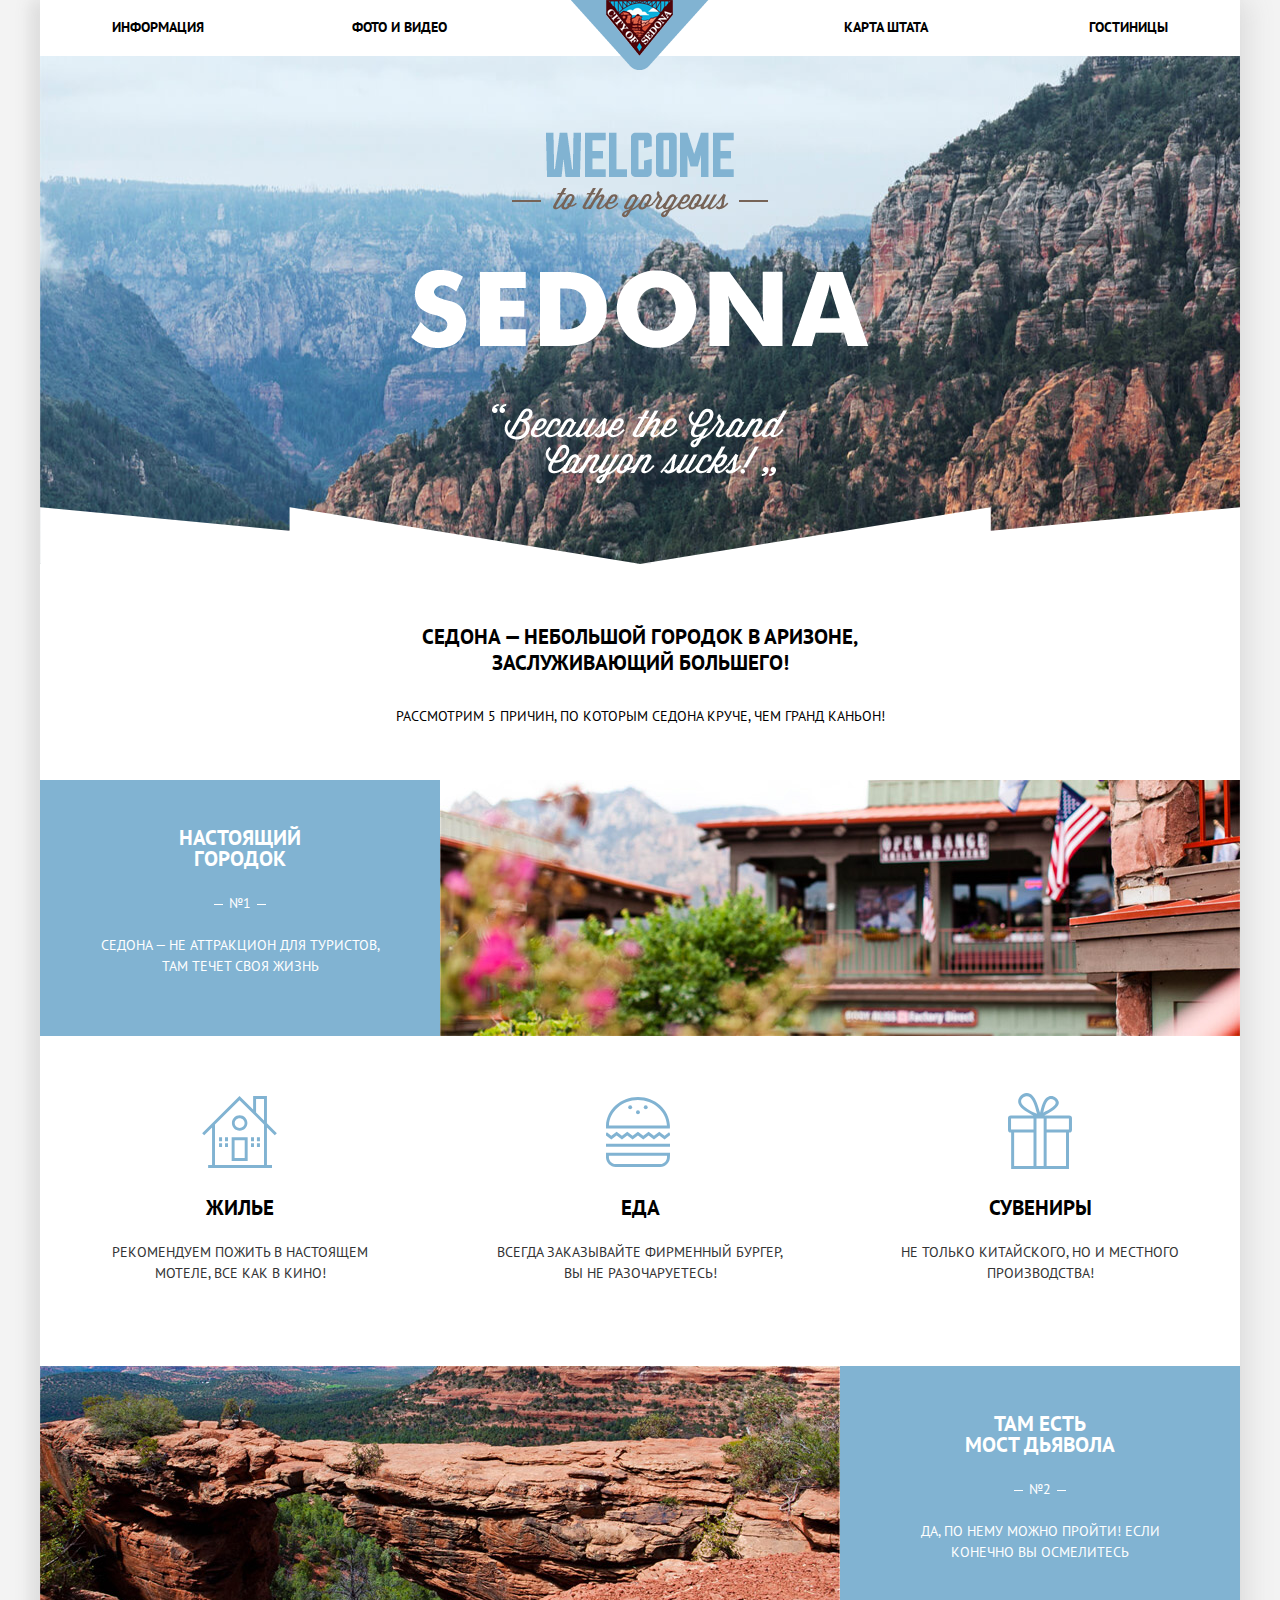
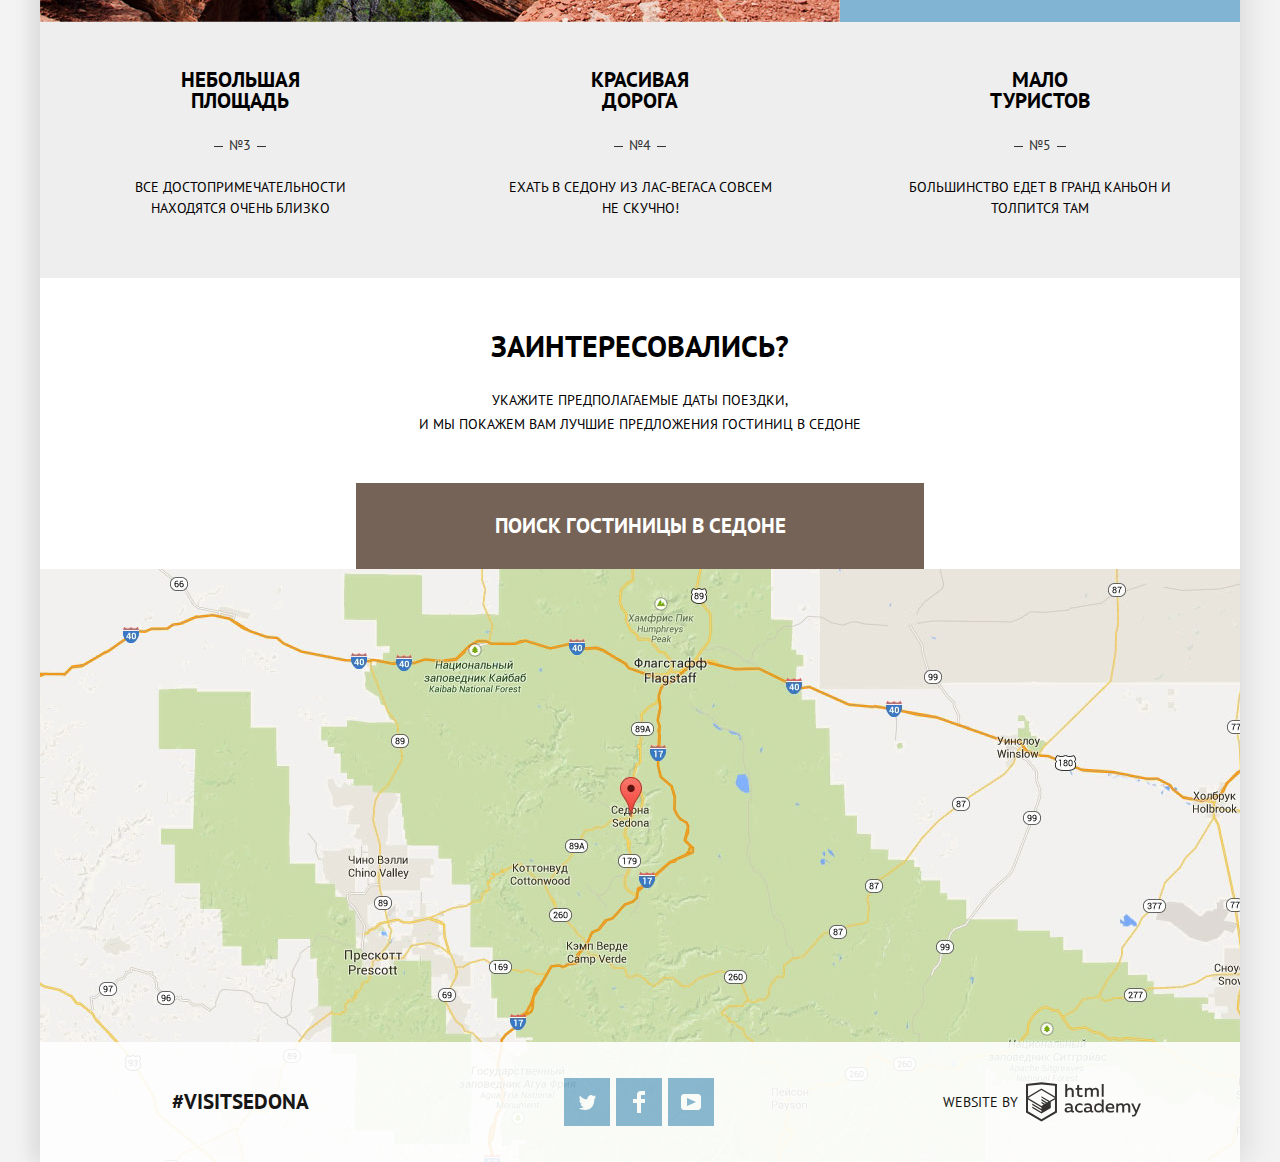
==== commit 127814e2: "Вторая попытка" ====
--- a/index.html
+++ b/index.html
@@ -1,179 +1,183 @@
 <!DOCTYPE html>
 <html lang="ru">
-  <head>
-    <meta charset="utf-8">
-    <link href="https://fonts.googleapis.com/css?family=PT+Sans:400,700&amp;subset=cyrillic" rel="stylesheet">
-    <link href="css/normalize.css" rel="stylesheet">
-    <link href="css/style.css" rel="stylesheet">
-    <title>HTML Academy: Седона</title>
-  </head>
-  <body>
-    <!--
+<head>
+  <meta charset="utf-8">
+  <link href="https://fonts.googleapis.com/css?family=PT+Sans:400,700&amp;subset=cyrillic" rel="stylesheet">
+  <link rel="stylesheet" type="text/css" href="css/normalize.css">
+  <link rel="stylesheet" type="text/css" href="css/style.min.css">
+  <title>HTML Academy: Седона</title>
+</head>
+<body>
+  <!--
       <p>Репозиторий создан для обучения на интенсивном онлайн‑курсе «<a href="https://htmlacademy.ru/intensive/htmlcss">Профессиональный HTML и CSS, уровень 1</a>».</p>
   -->
-    <div class="page-wrapper">
-      <header class="main-section main-header">
-        <img class="index-logo" src="img/index-logo.png" width="138" height="70" alt="City of Sedona">
-        <nav class="main-navigation">
-          <ul class="site-navigation">
-            <li><a href="#">Информация</a></li>
-            <li><a href="#">Фото и видео</a></li>
-            <li><a href="#">Карта штата</a></li>
-            <li><a href="hotels.html">Гостиницы</a></li>
-          </ul>
-        </nav>
-      </header>
-      <main class="main-section">
-        <section class="index-banner">
-          <h3 class="visually-hidden">Добро пожаловать в Седону</h3>
-          <div class="banner-wrapper">
-            <img src="img/banner-welcome.png" width="458" height="352" alt="Добро пожаловать в Седону">
-          </div>
-          <div class="banner-mask"></div>
-        </section>
-        <section class="features">
-          <h1>Седона — небольшой городок в Аризоне,<br> заслуживающий большего!</h1>
-          <p>Рассмотрим 5 причин, по которым Седона круче, чем Гранд Каньон!</p>
-          <ul class="feature-list">
-            <li class="feature-item illustrated">
-              <img class="feature-image" src="img/feature-1.jpg" width="800" height="256" alt="Фотография городского здания">
-              <div class="feature-item-title title-illustrated">
-                <h3>Настоящий городок</h3>
-                <span>№1</span>
-                <p>Седона — не аттракцион для туристов, там течет своя жизнь</p>
-              </div>
-              <ul class="sub-feature-list">
-                <li class="feature-item sub-feature feature-housing">
-                  <h4>Жилье</h4>
-                  <p>Рекомендуем пожить в настоящем мотеле, все как в кино!</p>
-                </li>
-                <li class="feature-item sub-feature feature-food">
-                  <h4>Еда</h4>
-                  <p>Всегда заказывайте фирменный бургер, вы не разочаруетесь!</p>
-                </li>
-                <li class="feature-item sub-feature feature-souvenirs">
-                  <h4>Сувениры</h4>
-                  <p>Не только китайского, но и местного производства!</p>
-                </li>
-              </ul>
-            </li>
-            <li class="feature-item illustrated">
-              <img class="feature-image" src="img/feature-2.jpg" width="800" height="256" alt="Фотография Моста Дьявола">
-              <div class="feature-item-title title-illustrated">
-                <h3>Там есть<br>Мост Дьявола</h3>
-                <span>№2</span>
-                <p>Да, по нему можно пройти! Если конечно вы осмелитесь</p>
-              </div>
-            </li>
-            <li class="feature-item feature-item-title">
-              <h3>Небольшая площадь</h3>
-              <span>№3</span>
-              <p>Все достопримечательности находятся очень близко</p>
-            </li>
-            <li class="feature-item feature-item-title">
-              <h3>Красивая дорога</h3>
-              <span>№4</span>
-              <p>Ехать в Седону из Лас-Вегаса совсем не скучно!</p>
-            </li>
-            <li class="feature-item feature-item-title">
-              <h3>Мало туристов</h3>
-              <span>№5</span>
-              <p>Большинство едет в Гранд Каньон и толпится там</p>
-            </li>
-          </ul>
-        </section>
-        <section class="search-hotels">
-          <h2>Заинтересовались?</h2>
-          <p>Укажите предполагаемые даты поездки,<br>и мы покажем вам лучшие предложения гостиниц в Cедоне</p>
-          <button class="button-search" name="Поиск гостиницы в Седоне" type="button" form="search-hotel">Поиск гостиницы в Седоне</button>
-          <form class="search-hotels-form" action="https://echo.htmlacademy.ru" method="get" id="search-hotel" name="Поиск гостиницы в Седоне">
-            <fieldset class="frame-content">
-              <div class="search-item item-date">
-                <label for="arrival-date">Дата заезда:</label>
-                <input id="arrival-date" type="text" value="24 апреля 2017" placeholder="Укажите дату заезда" required>
-                <button class="calendar" type="button">
-                    <svg xmlns="http://www.w3.org/2000/svg" width="21" height="22" viewBox="0 0 21 22">
-                      <path d="M19.251 2.025h-2.845V.648c0-.381-.294-.689-.656-.689-.363 0-.656.308-.656.689v1.377h-3.938V.648c0-.381-.294-.689-.655-.689-.363 0-.657.308-.657.689v1.377H5.906V.648c0-.381-.294-.689-.656-.689-.363 0-.657.308-.657.689v1.377H1.75C.784 2.025 0 2.847 0 3.862v16.302C0 21.179.784 22 1.75 22h17.501c.966 0 1.749-.821 1.749-1.836V3.862c0-1.015-.783-1.837-1.749-1.837zm.437 18.139a.448.448 0 0 1-.437.459H1.75a.45.45 0 0 1-.438-.459V3.862a.45.45 0 0 1 .438-.459h2.844v1.378c0 .381.294.689.657.689.362 0 .656-.308.656-.689V3.403h3.938v1.378c0 .381.294.689.657.689.361 0 .655-.308.655-.689V3.403h3.938v1.378c0 .381.293.689.656.689.362 0 .656-.308.656-.689V3.403h2.845c.241 0 .437.206.437.459v16.302z"/><path d="M4.594 8.225h2.625v2.066H4.594zM4.594 11.668h2.625v2.067H4.594zM4.594 15.112h2.625v2.066H4.594zM9.188 15.112h2.625v2.066H9.188zM9.188 11.668h2.625v2.067H9.188zM9.188 8.225h2.625v2.066H9.188zM13.781 15.112h2.625v2.066h-2.625zM13.781 11.668h2.625v2.067h-2.625zM13.781 8.225h2.625v2.066h-2.625z"/>
-                    </svg>
-                  </button>
-              </div>
-              <div class="search-item item-date">
-                <label for="date-of-departure">Дата выезда:</label>
-                <input id="date-of-departure" type="text" value="4 июля 2017" placeholder="Укажите дату выезда" required>
-                <button class="calendar" type="button">
-                    <svg xmlns="http://www.w3.org/2000/svg" width="21" height="22" viewBox="0 0 21 22">
-                      <path d="M19.251 2.025h-2.845V.648c0-.381-.294-.689-.656-.689-.363 0-.656.308-.656.689v1.377h-3.938V.648c0-.381-.294-.689-.655-.689-.363 0-.657.308-.657.689v1.377H5.906V.648c0-.381-.294-.689-.656-.689-.363 0-.657.308-.657.689v1.377H1.75C.784 2.025 0 2.847 0 3.862v16.302C0 21.179.784 22 1.75 22h17.501c.966 0 1.749-.821 1.749-1.836V3.862c0-1.015-.783-1.837-1.749-1.837zm.437 18.139a.448.448 0 0 1-.437.459H1.75a.45.45 0 0 1-.438-.459V3.862a.45.45 0 0 1 .438-.459h2.844v1.378c0 .381.294.689.657.689.362 0 .656-.308.656-.689V3.403h3.938v1.378c0 .381.294.689.657.689.361 0 .655-.308.655-.689V3.403h3.938v1.378c0 .381.293.689.656.689.362 0 .656-.308.656-.689V3.403h2.845c.241 0 .437.206.437.459v16.302z"/><path d="M4.594 8.225h2.625v2.066H4.594zM4.594 11.668h2.625v2.067H4.594zM4.594 15.112h2.625v2.066H4.594zM9.188 15.112h2.625v2.066H9.188zM9.188 11.668h2.625v2.067H9.188zM9.188 8.225h2.625v2.066H9.188zM13.781 15.112h2.625v2.066h-2.625zM13.781 11.668h2.625v2.067h-2.625zM13.781 8.225h2.625v2.066h-2.625z"/>
-                    </svg>
-                  </button>
-              </div>
-              <div class="search-item">
-                <div class="item-number">
-                  <label for="adult">Взрослые:</label>
-                  <div class="about-number adult-number">
-                    <button class="minus-button" type="button">minus</button>
-                    <input id="adult" type="text" value="2" placeholder="1" required>
-                    <button class="plus-button" type="button">plus</button>
-                  </div>
-                </div>
-                <div class="item-number">
-                  <label for="children">Дети:</label>
-                  <div class="about-number children-number">
-                    <button class="minus-button" type="button">minus</button>
-                    <input id="children" type="text" value="0" placeholder="0">
-                    <button class="plus-button" type="button">plus</button>
-                  </div>
+  <div class="page-wrapper">
+    <header class="main-section main-header">
+      <img class="index-logo" src="img/index-logo.png" width="138" height="70" alt="City of Sedona">
+      <nav class="main-navigation">
+        <ul class="site-navigation">
+          <li><a href="#">Информация</a></li>
+          <li><a href="#">Фото и видео</a></li>
+          <li><a href="#">Карта штата</a></li>
+          <li><a href="hotels.html">Гостиницы</a></li>
+        </ul>
+      </nav>
+    </header>
+    <main class="main-section">
+      <section class="index-banner">
+        <h3 class="visually-hidden">Добро пожаловать в Седону</h3>
+        <div class="banner-wrapper">
+          <img src="img/banner-welcome.png" width="458" height="352" alt="Добро пожаловать в Седону">
+        </div>
+        <div class="banner-mask"></div>
+      </section>
+      <section class="features">
+        <h1>Седона — небольшой городок в Аризоне,<br> заслуживающий большего!</h1>
+        <p>Рассмотрим 5 причин, по которым Седона круче, чем Гранд Каньон!</p>
+        <ul class="feature-list">
+          <li class="feature-item illustrated">
+            <img class="feature-image" src="img/feature-1.jpg" width="800" height="256" alt="Фотография городского здания">
+            <div class="feature-item-title title-illustrated">
+              <h3>Настоящий городок</h3>
+              <span>№1</span>
+              <p>Седона — не аттракцион для туристов, там течет своя жизнь</p>
+            </div>
+            <ul class="sub-feature-list">
+              <li class="feature-item sub-feature feature-housing">
+                <h4>Жилье</h4>
+                <p>Рекомендуем пожить в настоящем мотеле, все как в кино!</p>
+              </li>
+              <li class="feature-item sub-feature feature-food">
+                <h4>Еда</h4>
+                <p>Всегда заказывайте фирменный бургер, вы не разочаруетесь!</p>
+              </li>
+              <li class="feature-item sub-feature feature-souvenirs">
+                <h4>Сувениры</h4>
+                <p>Не только китайского, но и местного производства!</p>
+              </li>
+            </ul>
+          </li>
+          <li class="feature-item illustrated">
+            <img class="feature-image" src="img/feature-2.jpg" width="800" height="256" alt="Фотография Моста Дьявола">
+            <div class="feature-item-title title-illustrated">
+              <h3>Там есть<br>Мост Дьявола</h3>
+              <span>№2</span>
+              <p>Да, по нему можно пройти! Если конечно вы осмелитесь</p>
+            </div>
+          </li>
+          <li class="feature-item feature-item-title">
+            <h3>Небольшая площадь</h3>
+            <span>№3</span>
+            <p>Все достопримечательности находятся очень близко</p>
+          </li>
+          <li class="feature-item feature-item-title">
+            <h3>Красивая дорога</h3>
+            <span>№4</span>
+            <p>Ехать в Седону из Лас-Вегаса совсем не скучно!</p>
+          </li>
+          <li class="feature-item feature-item-title">
+            <h3>Мало туристов</h3>
+            <span>№5</span>
+            <p>Большинство едет в Гранд Каньон и толпится там</p>
+          </li>
+        </ul>
+      </section>
+      <section class="search-hotels">
+        <h2>Заинтересовались?</h2>
+        <p>Укажите предполагаемые даты поездки,<br>и мы покажем вам лучшие предложения гостиниц в Cедоне</p>
+        <button class="button-search" name="Поиск гостиницы в Седоне" type="button">Поиск гостиницы в Седоне</button>
+        <form class="search-hotels-form" action="https://echo.htmlacademy.ru" method="get" id="search-hotel" name="Поиск гостиницы в Седоне">
+          <fieldset class="frame-content">
+            <div class="search-item item-date">
+              <label for="arrival-date">Дата заезда:</label>
+              <input id="arrival-date" name="arrival-date" type="text" value="24 апреля 2017" placeholder="Укажите дату заезда">
+              <button class="calendar" type="button">
+                <svg xmlns="http://www.w3.org/2000/svg" width="21" height="22" viewBox="0 0 21 22">
+                  <path d="M19.251 2.025h-2.845V.648c0-.381-.294-.689-.656-.689-.363 0-.656.308-.656.689v1.377h-3.938V.648c0-.381-.294-.689-.655-.689-.363 0-.657.308-.657.689v1.377H5.906V.648c0-.381-.294-.689-.656-.689-.363 0-.657.308-.657.689v1.377H1.75C.784 2.025 0 2.847 0 3.862v16.302C0 21.179.784 22 1.75 22h17.501c.966 0 1.749-.821 1.749-1.836V3.862c0-1.015-.783-1.837-1.749-1.837zm.437 18.139a.448.448 0 0 1-.437.459H1.75a.45.45 0 0 1-.438-.459V3.862a.45.45 0 0 1 .438-.459h2.844v1.378c0 .381.294.689.657.689.362 0 .656-.308.656-.689V3.403h3.938v1.378c0 .381.294.689.657.689.361 0 .655-.308.655-.689V3.403h3.938v1.378c0 .381.293.689.656.689.362 0 .656-.308.656-.689V3.403h2.845c.241 0 .437.206.437.459v16.302z"/><path d="M4.594 8.225h2.625v2.066H4.594zM4.594 11.668h2.625v2.067H4.594zM4.594 15.112h2.625v2.066H4.594zM9.188 15.112h2.625v2.066H9.188zM9.188 11.668h2.625v2.067H9.188zM9.188 8.225h2.625v2.066H9.188zM13.781 15.112h2.625v2.066h-2.625zM13.781 11.668h2.625v2.067h-2.625zM13.781 8.225h2.625v2.066h-2.625z"/>
+                </svg>
+              </button>
+            </div>
+            <div class="search-item item-date">
+              <label for="date-of-departure">Дата выезда:</label>
+              <input id="date-of-departure" name="date-of-departure" type="text" value="4 июля 2017" placeholder="Укажите дату выезда">
+              <button class="calendar" type="button">
+                <svg xmlns="http://www.w3.org/2000/svg" width="21" height="22" viewBox="0 0 21 22">
+                  <path d="M19.251 2.025h-2.845V.648c0-.381-.294-.689-.656-.689-.363 0-.656.308-.656.689v1.377h-3.938V.648c0-.381-.294-.689-.655-.689-.363 0-.657.308-.657.689v1.377H5.906V.648c0-.381-.294-.689-.656-.689-.363 0-.657.308-.657.689v1.377H1.75C.784 2.025 0 2.847 0 3.862v16.302C0 21.179.784 22 1.75 22h17.501c.966 0 1.749-.821 1.749-1.836V3.862c0-1.015-.783-1.837-1.749-1.837zm.437 18.139a.448.448 0 0 1-.437.459H1.75a.45.45 0 0 1-.438-.459V3.862a.45.45 0 0 1 .438-.459h2.844v1.378c0 .381.294.689.657.689.362 0 .656-.308.656-.689V3.403h3.938v1.378c0 .381.294.689.657.689.361 0 .655-.308.655-.689V3.403h3.938v1.378c0 .381.293.689.656.689.362 0 .656-.308.656-.689V3.403h2.845c.241 0 .437.206.437.459v16.302z"/><path d="M4.594 8.225h2.625v2.066H4.594zM4.594 11.668h2.625v2.067H4.594zM4.594 15.112h2.625v2.066H4.594zM9.188 15.112h2.625v2.066H9.188zM9.188 11.668h2.625v2.067H9.188zM9.188 8.225h2.625v2.066H9.188zM13.781 15.112h2.625v2.066h-2.625zM13.781 11.668h2.625v2.067h-2.625zM13.781 8.225h2.625v2.066h-2.625z"/>
+                </svg>
+              </button>
+            </div>
+            <div class="search-item">
+              <div class="item-number">
+                <label for="adult">Взрослые:</label>
+                <div class="about-number adult-number">
+                  <button class="minus-button" type="button">minus</button>
+                  <input id="adult" name="adult" type="text" value="2" placeholder="1">
+                  <button class="plus-button" type="button">plus</button>
                 </div>
               </div>
-              <button class="button-search" type="submit">Найти</button>
-            </fieldset>
-          </form>
-        </section>
-        <section class="main-section section-map">
-          <h3 class="visually-hidden">Расположение Седоны на карте</h3>
-          <img class="map" src="img/index-map.jpg" width="1200" height="593" alt="Расположение Седоны на карте">
-        </section>
-      </main>
-      <footer class="main-section main-footer index-footer">
-        <b class="footer-hashtag">#visitsedona</b>
-        <div class="footer-social">
-          <ul>
-            <li>
-              <a class="social-button" href="#">
-                  <span class="visually-hidden">Твиттер</span>
-                  <svg xmlns="http://www.w3.org/2000/svg" xmlns:xlink="http://www.w3.org/1999/xlink" width="17" height="15" viewBox="0 0 17 15">
-                    <path fill="#FFF" d="M10.95.144c1.685-.496 2.984.27 3.577 1.179.673-.231 1.331-.481 2.011-.708a2.345 2.345 0 0 1-.857 1.768c.685.17 1.304-.491 1.304-.491-.169 1-1.006 1.788-1.563 2.024-.231 6.75-3.175 11.217-10.077 11.082h-.446c-.41 0-4.164-.46-4.898-1.887 2.271.196 3.893-.422 4.693-1.177-.96-.3-2.679-.477-2.979-2.95.349.106.564.228 1.19.119C1.705 8.247.374 7.53.448 5.33c.285.328 1.067.536 1.34.472C1.085 5.561-.182 2.442.894.85c1.818 1.854 3.735 3.606 7.152 3.773C8.254 2.33 9.183.793 10.95.144z"/>
-                  </svg>
-                </a>
-            </li>
-            <li>
-              <a class="social-button" href="#">
-                  <span class="visually-hidden">Фейсбук</span>
-                  <svg xmlns="http://www.w3.org/2000/svg" width="12" height="22" viewBox="0 0 12 22">
-                    <path fill="#FFF" d="M12 4V0H8a4 4 0 0 0-4 4v4H0v4h4v10h4V12h4V8H8V4h4z"/>
-                  </svg>
-                </a>
-            </li>
-            <li>
-              <a class="social-button" href="#">
-                  <span class="visually-hidden">Ютуб</span>
-                  <svg xmlns="http://www.w3.org/2000/svg" xmlns:xlink="http://www.w3.org/1999/xlink" width="20" height="16" viewBox="0 0 20 16">
-                    <path fill="#FFF" d="M17 0H3C1.35 0 0 1.35 0 3v10c0 1.65 1.35 3 3 3h14c1.65 0 3-1.35 3-3V3c0-1.65-1.35-3-3-3zM6.027 11.998V4.002L15.014 8l-8.987 3.998z"/>
-                  </svg>
-                </a>
-            </li>
-          </ul>
+              <div class="item-number">
+                <label for="children">Дети:</label>
+                <div class="about-number children-number">
+                  <button class="minus-button" type="button">minus</button>
+                  <input id="children" name="children" type="text" value="0" placeholder="0">
+                  <button class="plus-button" type="button">plus</button>
+                </div>
+              </div>
+            </div>
+            <button class="button-search-submit" type="submit">Найти</button>
+          </fieldset>
+        </form>
+      </section>
+      <section class="main-section section-map">
+        <h3 class="visually-hidden">Расположение Седоны на карте</h3>
+        <iframe src="https://www.google.com/maps/embed?pb=!1m14!1m12!1m3!1d52288.310292152186!2d-110.67361747158351!3d35.00621965654877!2m3!1f0!2f0!3f0!3m2!1i1024!2i768!4f13.1!5e0!3m2!1sru!2sru!4v1522097236045" style="border:0" allowfullscreen></iframe>
+        <div class="map-image">
+          <img src="img/index-map.jpg" width="1200" height="593" alt="Расположение Седоны на карте">
         </div>
-        <div class="footer-copyright">
-          <a class="copyright-button" href="https://htmlacademy.ru/intensive/htmlcss">
-              <span class="website-by">Website by</span>
-              <span class="visually-hidden">HTML Академия</span>
-              <svg id="Layer_1" data-name="Layer 1" xmlns="http://www.w3.org/2000/svg" height="42" width="115" viewBox="0 0 108.08 36.85">
-                <title>logo-htmlacademy-small</title>
-                <path d="M44.61,26.88a2,2,0,0,0,.55-0.1v1.33a3.25,3.25,0,0,1-1.18.21,1.67,1.67,0,0,1-1.67-1,4.84,4.84,0,0,1-3.14,1.08c-1.51,0-2.91-.83-2.91-2.55,0-2.13,2-2.79,3.71-2.79a11.08,11.08,0,0,1,2.17.25v-0.3c0-1-.76-1.77-2.19-1.77a7.42,7.42,0,0,0-3,.64v-1.7a10.21,10.21,0,0,1,3.19-.55c2.36,0,3.81,1.12,3.81,3.65v3a0.54,0.54,0,0,0,.49.59h0.17Zm-6.44-1.13A1.35,1.35,0,0,0,39.63,27h0.11a3.39,3.39,0,0,0,2.41-1V24.58a9.72,9.72,0,0,0-1.81-.21c-1,0-2.16.33-2.16,1.38h0Zm12.36-6.11a5,5,0,0,1,2.57.64V22a4.08,4.08,0,0,0-2.3-.7,2.75,2.75,0,1,0,0,5.49,5,5,0,0,0,2.43-.64v1.71a6.27,6.27,0,0,1-2.76.57A4.21,4.21,0,0,1,46,24.51q0-.21,0-0.41a4.32,4.32,0,0,1,4.18-4.46h0.38Zm12.17,7.24a2,2,0,0,0,.55-0.1v1.33a3.25,3.25,0,0,1-1.18.21,1.67,1.67,0,0,1-1.67-1,4.84,4.84,0,0,1-3.14,1.08c-1.51,0-2.91-.83-2.91-2.55,0-2.13,2-2.79,3.71-2.79a11.08,11.08,0,0,1,2.17.25v-0.3c0-1-.76-1.77-2.19-1.77a7.42,7.42,0,0,0-3,.64v-1.7a10.21,10.21,0,0,1,3.19-.55c2.36,0,3.81,1.12,3.81,3.65v3a0.54,0.54,0,0,0,.49.59h0.17Zm-6.44-1.13A1.35,1.35,0,0,0,57.73,27h0.11a3.39,3.39,0,0,0,2.41-1V24.58a9.72,9.72,0,0,0-1.81-.21c-1.06,0-2.16.33-2.16,1.38h0ZM73,16V28.2H71.35V26.88a3.88,3.88,0,0,1-3.19,1.54,4.4,4.4,0,0,1,0-8.78,3.81,3.81,0,0,1,3,1.3V16H73Zm-4.53,5.22a2.76,2.76,0,1,0,0,5.52A2.86,2.86,0,0,0,71.15,25V23A2.91,2.91,0,0,0,68.49,21.27ZM79,19.64c3.31,0,4.46,2.68,3.92,5.09H76.7c0.21,1.5,1.67,2.11,3.19,2.11a6.11,6.11,0,0,0,2.64-.59v1.6a7.14,7.14,0,0,1-3,.57C77,28.42,74.78,27,74.78,24a4.18,4.18,0,0,1,4-4.39H79Zm0.09,1.54a2.28,2.28,0,0,0-2.44,2.1v0.06H81.3A2,2,0,0,0,79.13,21.18Zm5.73,7V19.87h1.65v1a3.81,3.81,0,0,1,2.78-1.27A2.86,2.86,0,0,1,91.89,21a4.12,4.12,0,0,1,2.91-1.33A3.06,3.06,0,0,1,98,23V28.2h-1.9V23.05a1.59,1.59,0,0,0-1.42-1.75H94.42a2.8,2.8,0,0,0-2.07,1.12V28.2h-1.9V23.05A1.59,1.59,0,0,0,89,21.31H88.8a3,3,0,0,0-2.21,1.29v5.63H84.86Zm21.31-8.33h1.9l-3.91,9.46c-0.9,2.17-2.09,2.86-3.35,2.86a4.76,4.76,0,0,1-1.1-.14V30.46a2.86,2.86,0,0,0,.85.12c0.9,0,1.58-.64,2.07-1.9l0.17-.42-4-8.4h2l2.86,6.29ZM38.73,1.46V6.22a3.81,3.81,0,0,1,2.7-1.14,3.25,3.25,0,0,1,3.44,3.4v5.15H43V8.72a1.81,1.81,0,0,0-1.61-2h-0.3a2.93,2.93,0,0,0-2.32,1.39v5.52h-1.9V1.46h1.9ZM49.94,2.31v3h3V6.91h-3v3.81c0,1.1.5,1.46,1.58,1.46a4.49,4.49,0,0,0,1.69-.33v1.6A6.8,6.8,0,0,1,51,13.8a2.55,2.55,0,0,1-2.86-2.74V6.89H46.58V5.26h1.5V2.74Zm5.4,11.31V5.28H57v1A3.81,3.81,0,0,1,59.77,5a2.86,2.86,0,0,1,2.6,1.33A4.12,4.12,0,0,1,65.28,5,3.06,3.06,0,0,1,68.44,8.4v5.21h-1.9V8.46a1.59,1.59,0,0,0-1.42-1.75H64.89a2.8,2.8,0,0,0-2.07,1.12v5.78h-1.9V8.46A1.59,1.59,0,0,0,59.5,6.71H59.27A3,3,0,0,0,57.06,8v5.63H55.34ZM71.17,1.45H73V13.6H71.17V1.45ZM14.71,0H14.55L0,1.54V28.21l14.55,8.66,14.55-8.66V1.54Zm12.5,27.1L14.55,34.64,1.9,27.12V16.18l12.59,7.5V25L5.86,19.9v1.31l8.68,5.21v1.39L5.87,22.65V24l8.68,5.21,8.75-5.24V18.31L27.2,16V27.12Zm0-12.53-3.48,2-1.6,1L14.51,13v1.31L21,18.23H21l-0.14.09-1,.54-5.37-3.2V17l4.24,2.52-1,.67-3.2-1.9v1.31l2.1,1.24L14.5,22.1,2,14.65,14.51,7.11Zm0-1.32L14.49,5.76,1.91,13.25v-10L14.56,1.92,27.21,3.25v10h0Z" transform="translate(0 -0.02)" fill="#231f20"/>
+      </section>
+    </main>
+    <footer class="main-section main-footer index-footer">
+      <b class="footer-hashtag">#visitsedona</b>
+      <div class="footer-social">
+        <ul>
+          <li>
+            <a class="social-button" href="#">
+              <span class="visually-hidden">Твиттер</span>
+              <svg xmlns="http://www.w3.org/2000/svg" xmlns:xlink="http://www.w3.org/1999/xlink" width="17" height="15" viewBox="0 0 17 15">
+                <path fill="#FFF" d="M10.95.144c1.685-.496 2.984.27 3.577 1.179.673-.231 1.331-.481 2.011-.708a2.345 2.345 0 0 1-.857 1.768c.685.17 1.304-.491 1.304-.491-.169 1-1.006 1.788-1.563 2.024-.231 6.75-3.175 11.217-10.077 11.082h-.446c-.41 0-4.164-.46-4.898-1.887 2.271.196 3.893-.422 4.693-1.177-.96-.3-2.679-.477-2.979-2.95.349.106.564.228 1.19.119C1.705 8.247.374 7.53.448 5.33c.285.328 1.067.536 1.34.472C1.085 5.561-.182 2.442.894.85c1.818 1.854 3.735 3.606 7.152 3.773C8.254 2.33 9.183.793 10.95.144z"/>
               </svg>
             </a>
-        </div>
-      </footer>
-    </div>
-  </body>
+          </li>
+          <li>
+            <a class="social-button" href="#">
+              <span class="visually-hidden">Фейсбук</span>
+              <svg xmlns="http://www.w3.org/2000/svg" width="12" height="22" viewBox="0 0 12 22">
+                <path fill="#FFF" d="M12 4V0H8a4 4 0 0 0-4 4v4H0v4h4v10h4V12h4V8H8V4h4z"/>
+              </svg>
+            </a>
+          </li>
+          <li>
+            <a class="social-button" href="#">
+              <span class="visually-hidden">Ютуб</span>
+              <svg xmlns="http://www.w3.org/2000/svg" xmlns:xlink="http://www.w3.org/1999/xlink" width="20" height="16" viewBox="0 0 20 16">
+                <path fill="#FFF" d="M17 0H3C1.35 0 0 1.35 0 3v10c0 1.65 1.35 3 3 3h14c1.65 0 3-1.35 3-3V3c0-1.65-1.35-3-3-3zM6.027 11.998V4.002L15.014 8l-8.987 3.998z"/>
+              </svg>
+            </a>
+          </li>
+        </ul>
+      </div>
+      <div class="footer-copyright">
+        <a class="copyright-button" href="https://htmlacademy.ru/intensive/htmlcss">
+          <span class="website-by">Website by</span>
+          <span class="visually-hidden">HTML Академия</span>
+          <svg id="Layer_1" data-name="Layer 1" xmlns="http://www.w3.org/2000/svg" height="42" width="115" viewBox="0 0 108.08 36.85">
+            <title>logo-htmlacademy-small</title>
+            <path d="M44.61,26.88a2,2,0,0,0,.55-0.1v1.33a3.25,3.25,0,0,1-1.18.21,1.67,1.67,0,0,1-1.67-1,4.84,4.84,0,0,1-3.14,1.08c-1.51,0-2.91-.83-2.91-2.55,0-2.13,2-2.79,3.71-2.79a11.08,11.08,0,0,1,2.17.25v-0.3c0-1-.76-1.77-2.19-1.77a7.42,7.42,0,0,0-3,.64v-1.7a10.21,10.21,0,0,1,3.19-.55c2.36,0,3.81,1.12,3.81,3.65v3a0.54,0.54,0,0,0,.49.59h0.17Zm-6.44-1.13A1.35,1.35,0,0,0,39.63,27h0.11a3.39,3.39,0,0,0,2.41-1V24.58a9.72,9.72,0,0,0-1.81-.21c-1,0-2.16.33-2.16,1.38h0Zm12.36-6.11a5,5,0,0,1,2.57.64V22a4.08,4.08,0,0,0-2.3-.7,2.75,2.75,0,1,0,0,5.49,5,5,0,0,0,2.43-.64v1.71a6.27,6.27,0,0,1-2.76.57A4.21,4.21,0,0,1,46,24.51q0-.21,0-0.41a4.32,4.32,0,0,1,4.18-4.46h0.38Zm12.17,7.24a2,2,0,0,0,.55-0.1v1.33a3.25,3.25,0,0,1-1.18.21,1.67,1.67,0,0,1-1.67-1,4.84,4.84,0,0,1-3.14,1.08c-1.51,0-2.91-.83-2.91-2.55,0-2.13,2-2.79,3.71-2.79a11.08,11.08,0,0,1,2.17.25v-0.3c0-1-.76-1.77-2.19-1.77a7.42,7.42,0,0,0-3,.64v-1.7a10.21,10.21,0,0,1,3.19-.55c2.36,0,3.81,1.12,3.81,3.65v3a0.54,0.54,0,0,0,.49.59h0.17Zm-6.44-1.13A1.35,1.35,0,0,0,57.73,27h0.11a3.39,3.39,0,0,0,2.41-1V24.58a9.72,9.72,0,0,0-1.81-.21c-1.06,0-2.16.33-2.16,1.38h0ZM73,16V28.2H71.35V26.88a3.88,3.88,0,0,1-3.19,1.54,4.4,4.4,0,0,1,0-8.78,3.81,3.81,0,0,1,3,1.3V16H73Zm-4.53,5.22a2.76,2.76,0,1,0,0,5.52A2.86,2.86,0,0,0,71.15,25V23A2.91,2.91,0,0,0,68.49,21.27ZM79,19.64c3.31,0,4.46,2.68,3.92,5.09H76.7c0.21,1.5,1.67,2.11,3.19,2.11a6.11,6.11,0,0,0,2.64-.59v1.6a7.14,7.14,0,0,1-3,.57C77,28.42,74.78,27,74.78,24a4.18,4.18,0,0,1,4-4.39H79Zm0.09,1.54a2.28,2.28,0,0,0-2.44,2.1v0.06H81.3A2,2,0,0,0,79.13,21.18Zm5.73,7V19.87h1.65v1a3.81,3.81,0,0,1,2.78-1.27A2.86,2.86,0,0,1,91.89,21a4.12,4.12,0,0,1,2.91-1.33A3.06,3.06,0,0,1,98,23V28.2h-1.9V23.05a1.59,1.59,0,0,0-1.42-1.75H94.42a2.8,2.8,0,0,0-2.07,1.12V28.2h-1.9V23.05A1.59,1.59,0,0,0,89,21.31H88.8a3,3,0,0,0-2.21,1.29v5.63H84.86Zm21.31-8.33h1.9l-3.91,9.46c-0.9,2.17-2.09,2.86-3.35,2.86a4.76,4.76,0,0,1-1.1-.14V30.46a2.86,2.86,0,0,0,.85.12c0.9,0,1.58-.64,2.07-1.9l0.17-.42-4-8.4h2l2.86,6.29ZM38.73,1.46V6.22a3.81,3.81,0,0,1,2.7-1.14,3.25,3.25,0,0,1,3.44,3.4v5.15H43V8.72a1.81,1.81,0,0,0-1.61-2h-0.3a2.93,2.93,0,0,0-2.32,1.39v5.52h-1.9V1.46h1.9ZM49.94,2.31v3h3V6.91h-3v3.81c0,1.1.5,1.46,1.58,1.46a4.49,4.49,0,0,0,1.69-.33v1.6A6.8,6.8,0,0,1,51,13.8a2.55,2.55,0,0,1-2.86-2.74V6.89H46.58V5.26h1.5V2.74Zm5.4,11.31V5.28H57v1A3.81,3.81,0,0,1,59.77,5a2.86,2.86,0,0,1,2.6,1.33A4.12,4.12,0,0,1,65.28,5,3.06,3.06,0,0,1,68.44,8.4v5.21h-1.9V8.46a1.59,1.59,0,0,0-1.42-1.75H64.89a2.8,2.8,0,0,0-2.07,1.12v5.78h-1.9V8.46A1.59,1.59,0,0,0,59.5,6.71H59.27A3,3,0,0,0,57.06,8v5.63H55.34ZM71.17,1.45H73V13.6H71.17V1.45ZM14.71,0H14.55L0,1.54V28.21l14.55,8.66,14.55-8.66V1.54Zm12.5,27.1L14.55,34.64,1.9,27.12V16.18l12.59,7.5V25L5.86,19.9v1.31l8.68,5.21v1.39L5.87,22.65V24l8.68,5.21,8.75-5.24V18.31L27.2,16V27.12Zm0-12.53-3.48,2-1.6,1L14.51,13v1.31L21,18.23H21l-0.14.09-1,.54-5.37-3.2V17l4.24,2.52-1,.67-3.2-1.9v1.31l2.1,1.24L14.5,22.1,2,14.65,14.51,7.11Zm0-1.32L14.49,5.76,1.91,13.25v-10L14.56,1.92,27.21,3.25v10h0Z" transform="translate(0 -0.02)" fill="#231f20"/>
+          </svg>
+        </a>
+      </div>
+    </footer>
+  </div>
+  <script type="text/javascript" src="js/script.min.js"></script>
+</body>
 </html>
--- a/css/style.min.css
+++ b/css/style.min.css
@@ -0,0 +1 @@
+@-webkit-keyframes open-form{0%,to{-webkit-transform:translateY(0);transform:translateY(0)}70%{-webkit-transform:translateY(30px);transform:translateY(30px)}90%{-webkit-transform:translateY(-10px);transform:translateY(-10px)}}@keyframes open-form{0%,to{-webkit-transform:translateY(0);transform:translateY(0)}70%{-webkit-transform:translateY(30px);transform:translateY(30px)}90%{-webkit-transform:translateY(-10px);transform:translateY(-10px)}}@-webkit-keyframes shake{0%,to{-webkit-transform:translateX(0);transform:translateX(0)}10%,30%,50%,70%,90%{-webkit-transform:translateX(-10px);transform:translateX(-10px)}20%,40%,60%,80%{-webkit-transform:translateX(10px);transform:translateX(10px)}}@keyframes shake{0%,to{-webkit-transform:translateX(0);transform:translateX(0)}10%,30%,50%,70%,90%{-webkit-transform:translateX(-10px);transform:translateX(-10px)}20%,40%,60%,80%{-webkit-transform:translateX(10px);transform:translateX(10px)}}body{font-family:'PT Sans','Arial',sans-serif;font-size:14px;font-weight:400;line-height:21px;position:relative;text-transform:uppercase;color:#333;background-color:#f3f3f3}.visually-hidden{position:absolute;clip:rect(0 0 0 0);width:1px;height:1px;margin:-1px}.page-wrapper{width:1200px;margin:0 auto;background-color:#fff;-webkit-box-shadow:-10px 0 15px #dedede,10px 0 25px #dedede;box-shadow:-10px 0 15px #dedede,10px 0 25px #dedede}.main-section{display:block;-webkit-box-sizing:border-box;box-sizing:border-box;width:1200px;margin:0 auto}.main-header{position:relative}.index-logo{position:absolute;z-index:10;top:0;left:50%;width:138px;height:70px;margin-left:-69px}.main-header .main-navigation{margin:0 72px}.main-header .site-navigation{display:-webkit-box;display:-ms-flexbox;display:flex;margin:0;padding:0;-ms-flex-wrap:wrap;flex-wrap:wrap}.site-navigation li{-webkit-box-sizing:border-box;box-sizing:border-box;width:240px;padding:14px 5px 16px;list-style-type:none}.site-navigation li:nth-child(1),.site-navigation li:nth-child(2){padding-left:0;text-align:left}.site-navigation li:nth-child(2){margin-right:auto;padding-right:25px}.site-navigation li:nth-child(3),.site-navigation li:nth-child(4){padding-right:0;text-align:right}.site-navigation li:nth-child(3){margin-left:auto;padding-left:25px}.site-navigation a{font-size:14px;font-weight:700;line-height:26px;text-decoration:none;text-transform:uppercase;color:#000}.site-navigation a:focus,.site-navigation a:hover{color:#81b3d2}.site-navigation a:active{opacity:.3;color:#000}.index-banner{position:relative;margin-bottom:60px}.index-banner .banner-wrapper{width:100%;height:508px;background:#3f5f73 url(../img/index-background.jpg);background-repeat:no-repeat;background-position:50% 21%}.index-banner img{display:block;width:458px;height:352px;margin:0 auto;padding:76px}.index-banner .banner-mask{position:absolute;z-index:5;bottom:0;width:100%;height:57px;background:url(../img/mask-max.png);background-repeat:no-repeat;background-position:center}.features{margin-bottom:50px;text-align:center}.features h1,.features p{font-size:21px;line-height:26px;margin:0 0 27px;padding:0;color:#000}.features p{font-size:14px;margin:0 0 51px}.feature-list,.feature-list .illustrated{-ms-flex-wrap:wrap;flex-wrap:wrap}.feature-list,.feature-list .illustrated,.sub-feature-list{display:-webkit-box;display:-ms-flexbox;display:flex}.feature-list,.feature-list li,.sub-feature-list,.sub-feature-list li{margin:0;padding:0;list-style-type:none}.illustrated{display:-webkit-box;display:-ms-flexbox;display:flex;background-color:#81b3d2}.illustrated:nth-child(2n+1){-webkit-box-orient:horizontal;-webkit-box-direction:reverse;-ms-flex-direction:row-reverse;flex-direction:row-reverse}.feature-item{text-align:center}.sub-feature{width:400px;background-color:#fff}.feature-list>li:nth-last-child(-n+3){width:400px;min-height:256px;background-color:#eee}.feature-item-title{width:400px;min-height:256px}.feature-item h3,.feature-item-title h3{font-size:21px;font-weight:700;line-height:21px;margin-top:47px;margin-bottom:24px;padding:0 124px;color:#000}.feature-item span{font-size:14px;font-weight:400;line-height:21px;display:block;margin-bottom:21px;padding:0;color:#333}.feature-item span::after,.feature-item span::before{position:relative;display:inline-block;width:9px;height:1px;content:'';vertical-align:middle;background-color:#333}.title-illustrated span::after,.title-illustrated span::before{background-color:#fff}.feature-item span::before{left:-6px;margin-left:-100%}.feature-item span::after{right:-6px;margin-right:-100%}.feature-item p,.feature-item-title p{line-height:21px;padding:0 48px}li:nth-last-child(-n+3).feature-item-title p{padding:0 65px}.title-illustrated h3,.title-illustrated p,.title-illustrated span{color:#fff}.sub-feature-list .feature-item{position:relative;margin:0;padding:161px 0 0}.sub-feature h4,.sub-feature p{line-height:21px;background-color:#fff}.sub-feature h4{display:block;font-size:21px;font-weight:700;margin:0 0 24px;color:#000}.sub-feature p{font-size:14px;font-weight:400;margin:0 0 82px;padding:0 55px;color:#333}.sub-feature-list .feature-food::before,.sub-feature-list .feature-housing::before,.sub-feature-list .feature-souvenirs::before{position:absolute;bottom:197px;left:50%;content:''}.sub-feature-list .feature-housing::before{width:77px;height:75px;margin-left:-39px;background:url(../img/icon-1.svg)no-repeat center}.sub-feature-list .feature-food::before{width:64px;height:75px;margin-left:-34px;background:url(../img/icon-2.svg)no-repeat center}.sub-feature-list .feature-souvenirs::before{width:64px;height:76px;margin-left:-32px;background:url(../img/icon-3.svg)no-repeat center}.button-search,.search-hotels{width:568px;margin:0 auto;text-align:center}.search-hotels h2{font-size:30px;line-height:36px;margin:0 0 24px;padding:0;color:#000}.search-hotels p{font-size:14px;line-height:24px;margin:0 0 47px;color:#000}.button-search{font-size:21px;font-weight:700;line-height:26px;display:block;-webkit-box-sizing:border-box;box-sizing:border-box;width:inherit;min-height:86px;padding:10px 30px;cursor:pointer;vertical-align:middle;text-transform:uppercase;color:#fff;border:0;background-color:#766357}.button-search:focus,.button-search:hover{background-color:#604e43}.button-search:active{color:#928a85;background-color:#503e33}.search-hotels-form{font-size:14px;font-weight:700;line-height:26px;position:absolute;z-index:30;display:-webkit-box;display:-ms-flexbox;display:flex;-webkit-box-orient:vertical;-webkit-box-direction:normal;-ms-flex-direction:column;flex-direction:column;-webkit-box-sizing:border-box;box-sizing:border-box;width:inherit;min-height:395px;padding:55px;-webkit-animation-name:open-form;animation-name:open-form;-webkit-animation-duration:.6s;animation-duration:.6s;text-align:left;background-color:#fff;-webkit-box-shadow:0 7px 14px rgba(0,0,0,.3);box-shadow:0 7px 14px rgba(0,0,0,.3);-ms-flex-wrap:wrap;flex-wrap:wrap}.filters-form fieldset,.frame-content{margin:0;padding:0;border:0}.search-item{display:-webkit-box;display:-ms-flexbox;display:flex;width:100%;margin-bottom:29px;-webkit-box-pack:justify;-ms-flex-pack:justify;justify-content:space-between;-ms-flex-wrap:wrap;flex-wrap:wrap}.item-date{position:relative;width:100%}.item-number{display:-webkit-box;display:-ms-flexbox;display:flex;-webkit-box-sizing:border-box;box-sizing:border-box;width:50%;-webkit-box-pack:justify;-ms-flex-pack:justify;justify-content:space-between;-ms-flex-wrap:wrap;flex-wrap:wrap}.item-number:nth-child(2n-1){padding-right:3px}.item-number:nth-child(2n){-webkit-box-pack:end;-ms-flex-pack:end;justify-content:flex-end}.item-number:nth-child(2n) label{margin-right:27px}.about-number{display:-webkit-box;display:-ms-flexbox;display:flex;-ms-flex-wrap:wrap;flex-wrap:wrap}.item-number label,.search-item label{display:inline-block;padding:6px 0}.about-number input,.search-item input{font:inherit;-webkit-box-sizing:border-box;box-sizing:border-box;cursor:pointer;text-transform:uppercase;border:0;background-color:#f2f2f2}.item-date input{width:346px;margin-left:auto;padding:6px 40px 6px 13px}.item-date input:hover{background-color:#ebebeb}.item-date input:focus{outline:2px solid #e5e5e5;background-color:#fff}.item-date .calendar{position:absolute;top:8px;right:8px;margin:0;padding:0;cursor:pointer;border:0;outline:0;background:0 0}.calendar path{fill:rgba(0,0,0,.3)}.calendar:hover path{fill:#000}.calendar:active path{fill:#81b3d2}.about-number input{width:38px;padding:6px 5px;text-align:center}.about-number input:hover{background-color:#ebebeb}.about-number input:focus{outline:2px solid #e5e5e5;background-color:#fff}.minus-button,.plus-button{font-size:0;position:relative;width:38px;height:38px;border:0;outline:0;background-color:#f2f2f2}.minus-button::before,.plus-button::after,.plus-button::before{position:absolute;top:50%;left:50%;content:'';background-color:#a9a9a9}.minus-button::before,.plus-button::before{margin-left:-4px;width:11px;height:3px}.plus-button::after{width:3px;height:11px;margin-top:-4px}.minus-button:hover::before,.plus-button:hover::after,.plus-button:hover::before{background-color:#000}.minus-button:active::before,.plus-button:active::after,.plus-button:active::before{background-color:#81b3d2}.search-hotels-form .button-search-submit{font-size:21px;font-weight:700;line-height:26px;display:block;width:100%;min-height:58px;margin:55px auto 0;padding:10px 30px;cursor:pointer;text-align:center;vertical-align:middle;text-transform:uppercase;color:#fff;border:0;background-color:#81b3d2}.search-hotels-form .button-search-submit:focus,.search-hotels-form .button-search-submit:hover{background-color:#669ec0}.search-hotels-form .button-search-submit:active{color:#94b9d2;background-color:#5496bd}.search-form-hide{display:none}.search-form-error{-webkit-animation:shake .6s;animation:shake .6s}.section-map{font-size:0;line-height:0;position:relative;overflow:hidden;margin:0;padding:0}.section-map iframe{position:absolute;z-index:25;top:0;bottom:0;margin:0;padding:0}.section-map .map-image,.section-map iframe{width:1200px;height:593px}.index-footer{position:relative;z-index:50;bottom:0;margin-top:-120px;opacity:.9}.main-footer{display:-webkit-box;display:-ms-flexbox;display:flex;min-height:120px;padding-top:36px;padding-bottom:36px;color:#000;background-color:#fff;-ms-flex-wrap:wrap;flex-wrap:wrap;-webkit-box-pack:justify;-ms-flex-pack:justify;justify-content:space-between;-webkit-box-align:center;-ms-flex-align:center;align-items:center}.footer-copyright,.footer-hashtag,.footer-social{-webkit-box-sizing:border-box;box-sizing:border-box;width:400px;padding-right:10px;padding-left:10px}.main-footer .footer-hashtag{font-size:21px;line-height:26px;display:block;text-align:center}.footer-social ul,.social-button{display:-webkit-box;display:-ms-flexbox;display:flex}.footer-social ul{margin:0;padding:0 0 0 114px;list-style:none;-ms-flex-wrap:wrap;flex-wrap:wrap;width:150px;-webkit-box-pack:justify;-ms-flex-pack:justify;justify-content:space-between}.social-button{width:46px;height:48px;background-color:#81b3d2;-webkit-box-align:center;-ms-flex-align:center;align-items:center;-webkit-box-pack:center;-ms-flex-pack:center;justify-content:center}.social-button:focus,.social-button:hover{background-color:#669ec0}.social-button:active{background-color:#669ec0}.social-button:active path{fill:#88b6d1}.footer-copyright{margin:0}.footer-copyright a{font-size:14px;line-height:26px;display:-webkit-box;display:-ms-flexbox;display:flex;padding-left:93px;text-decoration:none;text-transform:uppercase;color:#000;-webkit-box-align:center;-ms-flex-align:center;align-items:center}.footer-copyright:focus path,.footer-copyright:hover path{fill:#81b3d2}.footer-copyright:active path{opacity:.3;fill:#000}.copyright-button .website-by{font-size:14px;line-height:26px;padding-right:8px;color:#000}.site-navigation .active{font-size:14px;font-weight:700;line-height:26px;text-decoration:none;color:#766357}.filters{color:#fff;background:url(../img/catalog-background.jpg) no-repeat;background-position:50% 15%}.filters .filters-form{display:-webkit-box;display:-ms-flexbox;display:flex;margin-right:72px;margin-left:72px;padding-top:27px;padding-bottom:32px;-ms-flex-wrap:wrap;flex-wrap:wrap}.filters-form .infrastructure,.filters-form .price,.filters-form .type-of-hotel{display:-webkit-box;display:-ms-flexbox;display:flex;-webkit-box-orient:vertical;-webkit-box-direction:normal;-ms-flex-direction:column;flex-direction:column}.filters-form .infrastructure{min-width:145px;margin-right:110px}.filters-form .price{min-width:145px;margin-left:auto}.filters-form fieldset>legend{font-size:16px;font-weight:700;line-height:21px;margin:0 0 24px;padding:0}.infrastructure label,.type-of-hotel label{font-size:14px;line-height:21px;position:relative;display:block;margin:0 0 25px;padding:0 0 0 40px}.infrastructure label:last-child,.type-of-hotel label:last-child{margin-bottom:0}.infrastructure label::before,.type-of-hotel label::before{position:absolute;top:0;left:0;width:23px;height:23px;content:'';background:url(../img/checkbox-off.svg) no-repeat center}.infrastructure input[type=checkbox]:checked+label::before,.type-of-hotel input[type=checkbox]:checked+label::before{position:absolute;top:0;left:0;width:27px;height:23px;content:'';background:url(../img/checkbox-on.svg) no-repeat center}.infrastructure input[type=checkbox]:disabled+label::before,.type-of-hotel input[type=checkbox]:disabled+label::before{position:absolute;top:0;left:0;width:27px;height:23px;content:'';background:url(../img/checkbox-off-disabled.svg) no-repeat center}.infrastructure input[type=checkbox]:checked:disabled+label::before,.type-of-hotel input[type=checkbox]:checked:disabled+label::before{position:absolute;top:0;left:0;width:27px;height:23px;content:'';background:url(../img/checkbox-on-disabled.svg) no-repeat center}.infrastructure input:focus+label,.type-of-hotel input:focus+label{outline:2px solid #81b3d2;outline-offset:2px}.price{width:328px}.price .price-per-day{width:318px;padding-left:10px}.price .price-per-day legend{margin-bottom:10px;padding-left:2px}.price-controls{font-size:0;position:relative;-webkit-box-sizing:border-box;box-sizing:border-box;height:36px;margin-bottom:20px;border:2px solid #fff;border-radius:2px}.price-controls::after{position:absolute;top:50%;left:158px;width:2px;height:22px;content:'';-webkit-transform:translate(-50%,-50%);-ms-transform:translate(-50%,-50%);transform:translate(-50%,-50%);background:#fff}.price-controls label{font-size:14px;line-height:21px;display:inline-block;padding:5px 0;cursor:pointer;vertical-align:top}.price-controls .min-price{width:90px;padding-left:65px}.price-controls .max-price{width:90px;padding-left:57px}.price-controls input{font:inherit;width:50px;margin:0;color:inherit;border:0;background:0 0}.range-controls{position:relative;margin-bottom:32px}.range-controls .scale{height:2px;background:rgba(255,255,255,.3)}.range-controls .bar{width:255px;height:2px;background:#fff}.range-toggle{position:absolute;top:-9px;width:4px;height:4px;cursor:pointer;border:8px solid #fff;border-radius:50%;background:#ababab;-webkit-box-shadow:0 2px 1px 0 rgba(0,1,1,.2);box-shadow:0 2px 1px 0 rgba(0,1,1,.2)}.range-toggle-min{left:0}.range-toggle-max{left:80%}.btn-transparent{font-size:14px;line-height:20px;display:block;width:137px;margin:0 auto;padding:6px 20px;cursor:pointer;text-transform:uppercase;word-wrap:break-word;color:#fff;border:2px solid #fff;border-radius:2px;background:0 0}.btn-transparent:hover{color:#000;background:#fff}.btn-transparent:focus{outline:2px solid #81b3d2;outline-offset:-2px}.result-of-sorting,.sorting-by,.sorting-by-list{display:-webkit-box;display:-ms-flexbox;display:flex}.result-of-sorting{margin-right:72px;margin-left:72px;padding:30px 0 25px}.result-of-sorting .number-of-found{font-size:21px;font-weight:700;line-height:26px;margin:0 48px 0 0;padding:0;color:#000}.sorting-by,.sorting-by-list{-ms-flex-wrap:wrap;flex-wrap:wrap}.sorting-by{-webkit-box-align:center;-ms-flex-align:center;align-items:center}.sorting-by-list{margin:0;padding:0;list-style-type:none}.sorting-by span,.sorting-by-list a{font-size:12px;font-weight:400;line-height:18px}.sorting-by span{color:#000;margin-right:40px}.sorting-by-list a{margin-right:33px;text-decoration:none;color:rgba(0,0,0,.3);border-bottom:1px dotted #81b3d2}.sorting-by-list .selected-type{color:#81b3d2;border:0}.sorting-by-list a:focus,.sorting-by-list a:hover{color:#81b3d2;border-bottom:1px dotted #81b3d2}.sorting-by-list a:active{color:#000;border-bottom:none}.sorting-buttons{margin-left:auto;padding-top:5px}.sorting-buttons .sorting-down,.sorting-buttons .sorting-up{font-size:0;display:inline-block;margin-left:9px}.sorting-down:focus path,.sorting-down:hover path,.sorting-up:focus path,.sorting-up:hover path{fill:#231f20}.selected-sorting path,.sorting-down:active path,.sorting-up:active path{fill:#81b3d2}.found-hotels .found-item{display:-webkit-box;display:-ms-flexbox;display:flex;padding:30px 72px;border-top:1px solid #e5e5e5;-ms-flex-wrap:wrap;flex-wrap:wrap}.found-item .hotels-rating{margin-left:auto}.found-hotels .found-item:last-child{border-bottom:1px solid #e5e5e5}.found-item img{width:136px;height:90px;margin-right:29px;background-color:#d3e4ef}.hotels-info .name-of-hotel{max-width:700px;margin-top:-5px;margin-bottom:7px}.name-of-hotel a{font-size:21px;font-weight:700;line-height:26px;text-decoration:none;word-wrap:break-word;color:#000}.name-of-hotel a:focus,.name-of-hotel a:hover{color:#81b3d2}.name-of-hotel a:active{color:rgba(0,0,0,.3)}.hotels-info .hotels-type-price{font-size:0;margin:0 0 14px}.hotels-type-price .price-for-hotel,.hotels-type-price .type-of-hotel{font-size:14px;font-weight:400;line-height:21px;display:inline-block;width:110px;padding-right:6px;vertical-align:top;word-wrap:break-word;color:#333}.hotels-info .hotel-buttons{display:-webkit-box;display:-ms-flexbox;display:flex;-ms-flex-wrap:wrap;flex-wrap:wrap}.hotel-buttons .button{font-size:14px;font-weight:700;line-height:21px;-webkit-box-sizing:border-box;box-sizing:border-box;min-width:110px;padding:3px 17px;text-align:center;text-decoration:none;color:#fff}.hotel-buttons .button,.hotel-buttons .button-info{background-color:#81b3d2}.hotel-buttons .button-booking{margin-left:6px;background-color:#766357}.hotel-buttons .button-info:focus,.hotel-buttons .button-info:hover{background-color:#669ec0}.hotel-buttons .button-booking:focus,.hotel-buttons .button-booking:hover{background-color:#604e43}.hotel-buttons .button-info:active{color:#a7c9dd;background-color:#5496bd}.hotel-buttons .button-booking:active{color:#9e958f;background-color:#503e33}.hotels-rating{display:-webkit-box;display:-ms-flexbox;display:flex;-webkit-box-orient:vertical;-webkit-box-direction:normal;-ms-flex-direction:column;flex-direction:column;-webkit-box-pack:justify;-ms-flex-pack:justify;justify-content:space-between}.hotels-rating .number-of-stars{font-size:0;width:110px;text-align:right}.number-of-stars .star{display:inline-block;width:18px;height:17px;padding-right:6px;background:url(../img/star.svg);background-repeat:no-repeat;background-position:0 50%}.number-of-stars .star:last-child{padding-right:0}.hotels-rating .raiting{font-size:14px;font-weight:400;line-height:21px;-webkit-box-sizing:border-box;box-sizing:border-box;min-width:110px;padding:3px;text-align:center;color:#666;background-color:#f2f2f2}